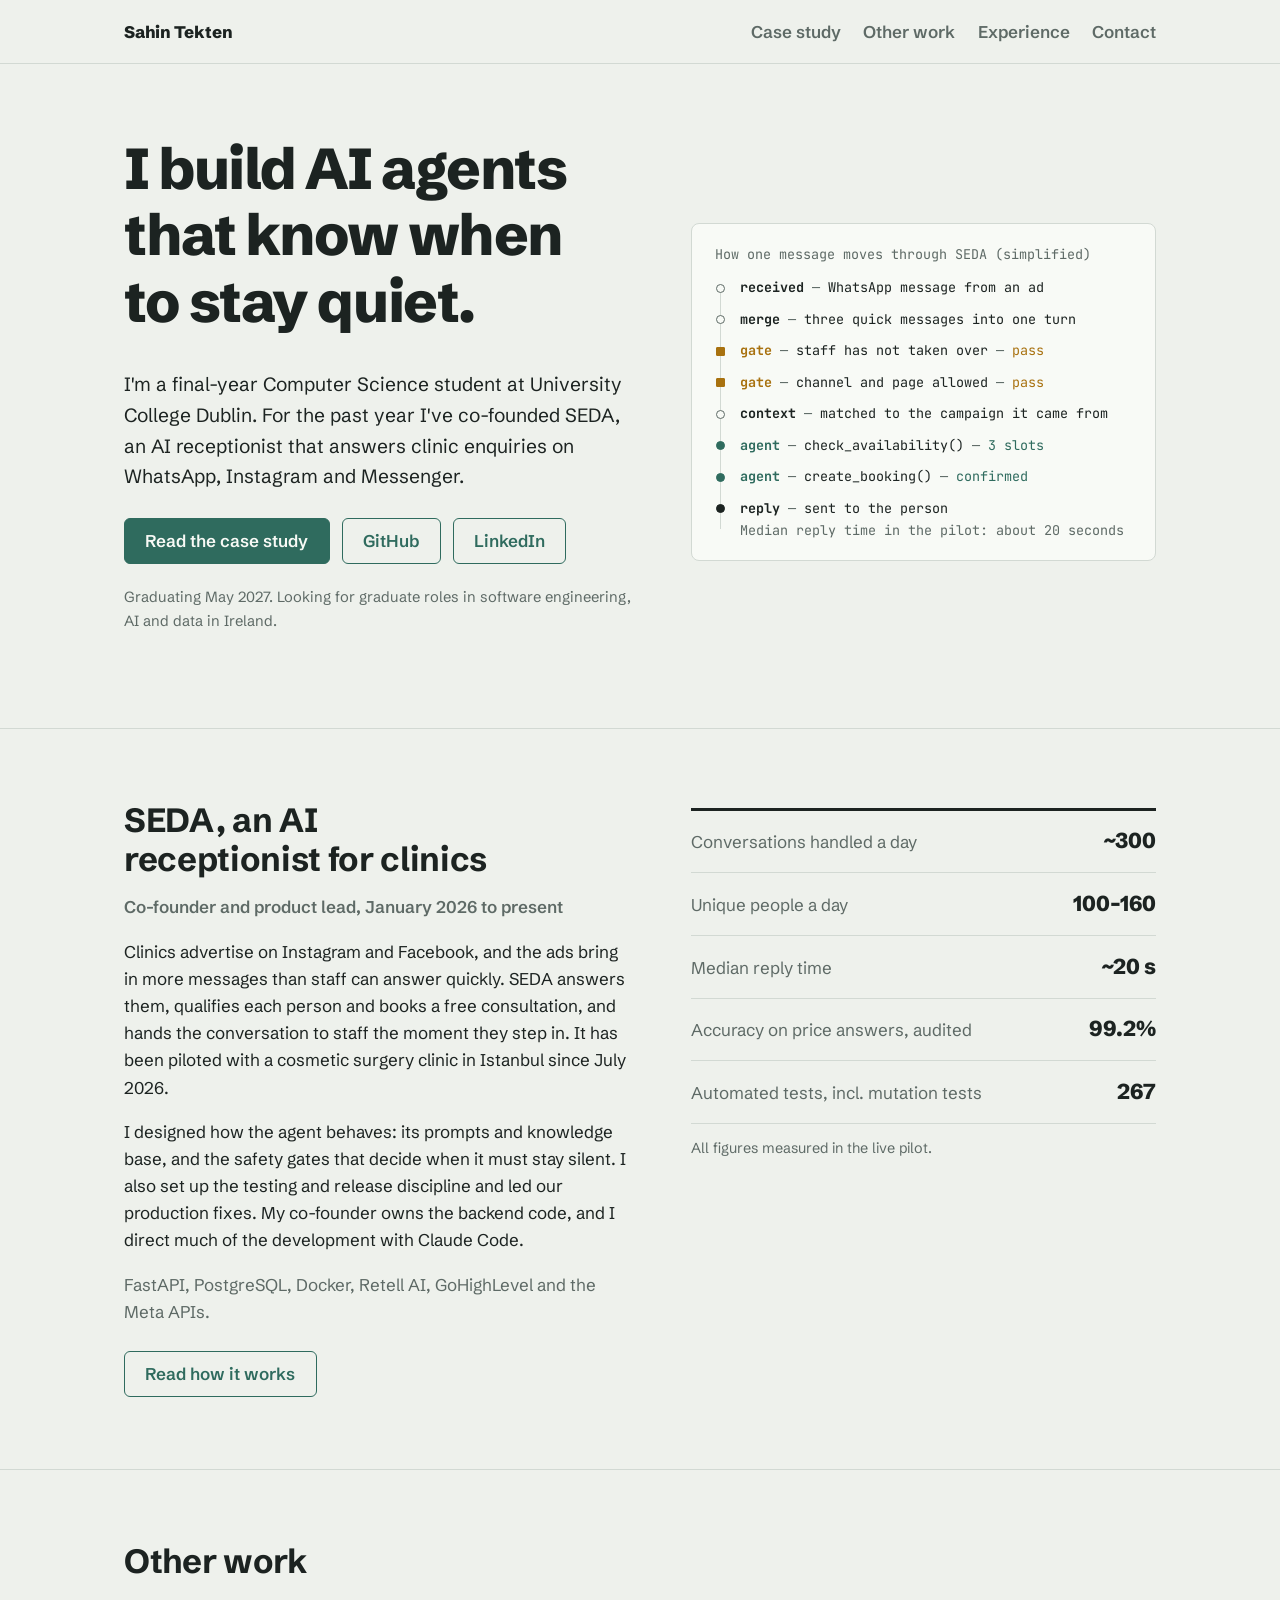
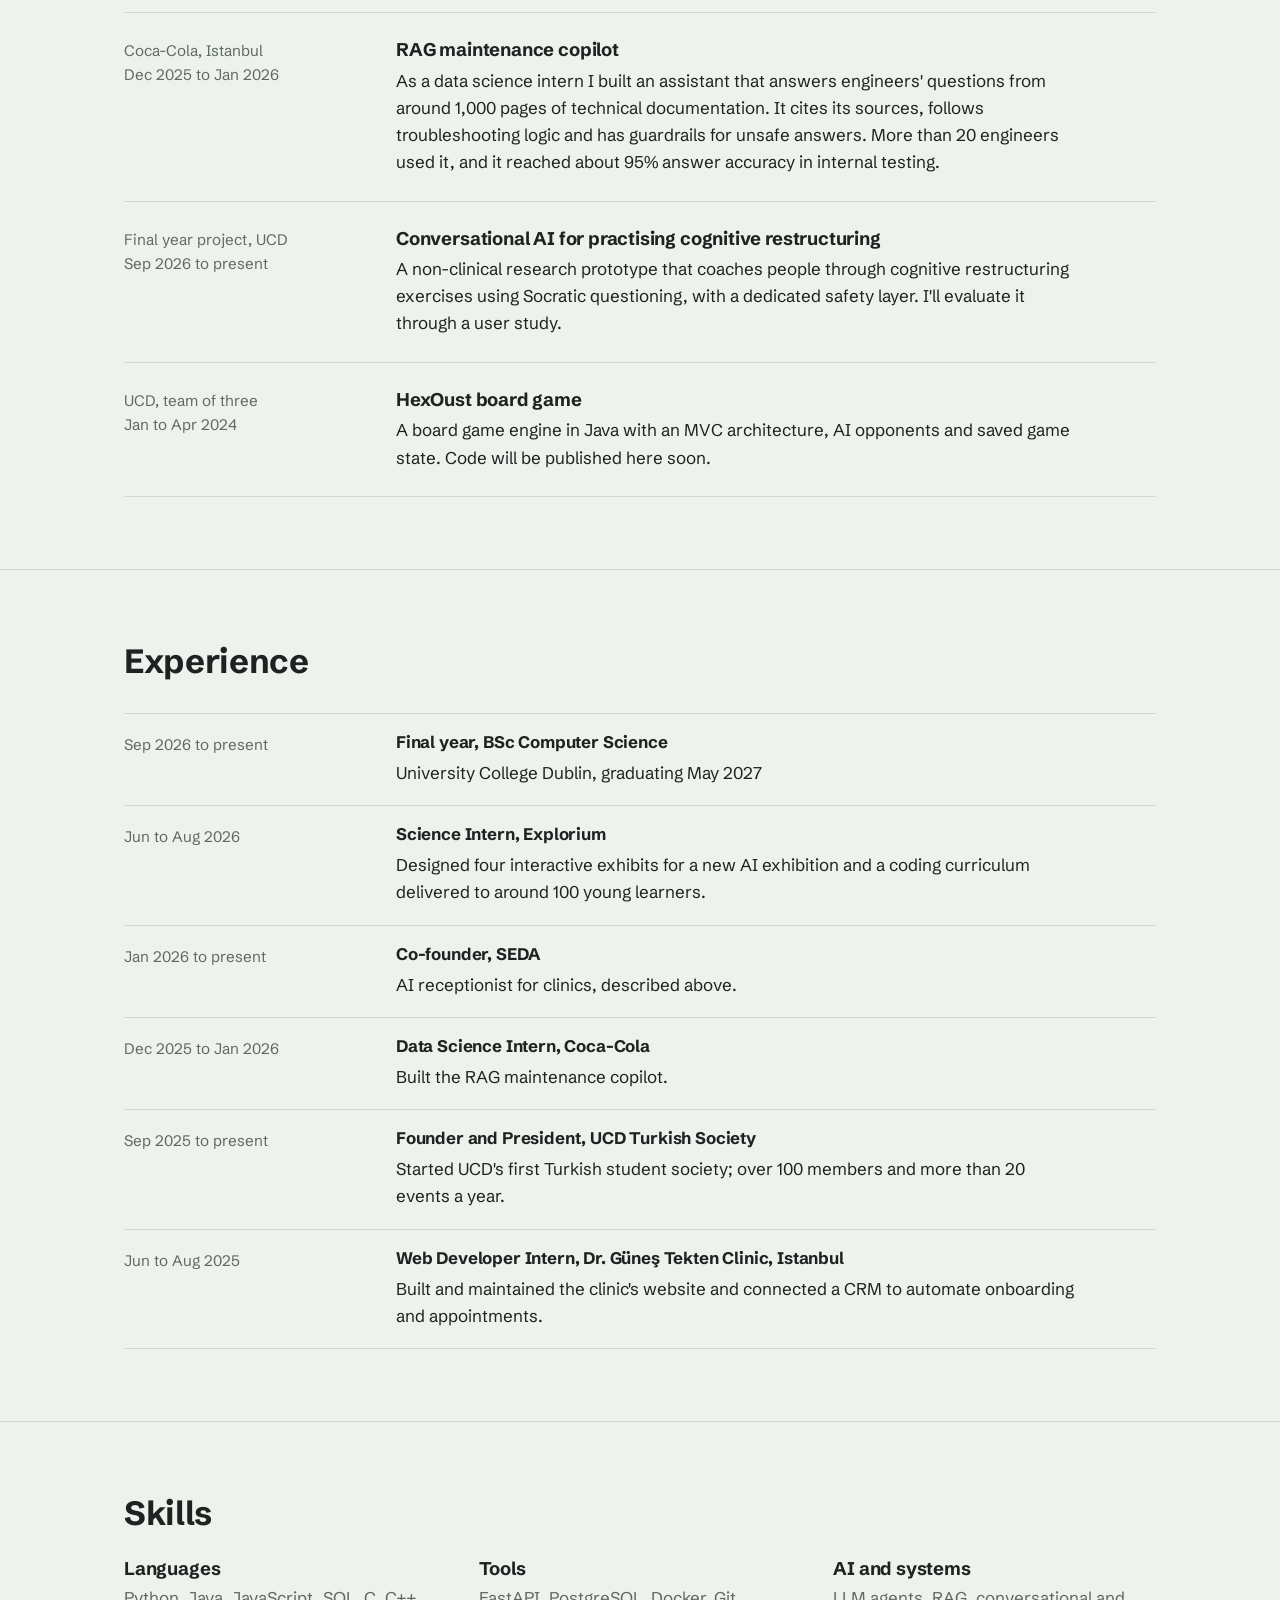
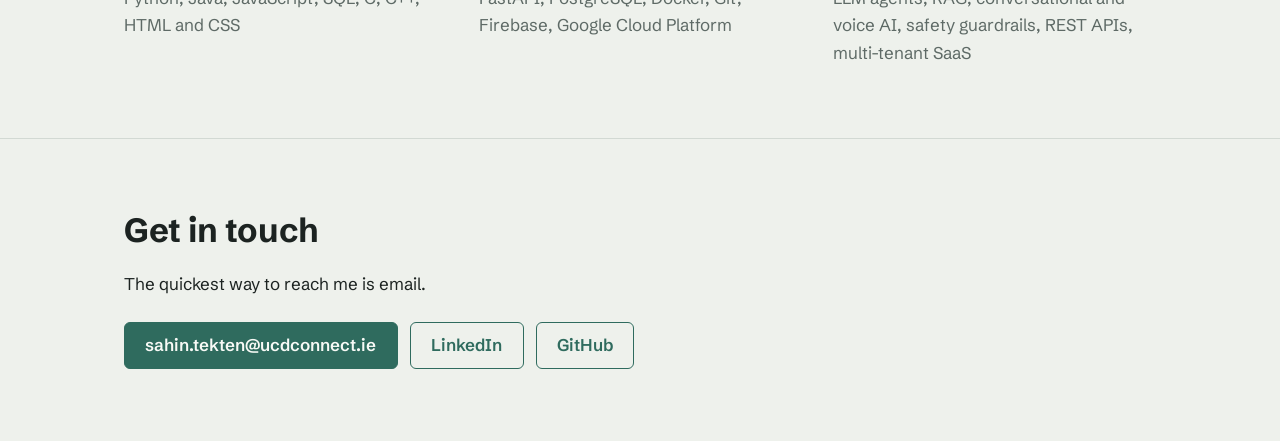
==== index.html @ e3f32552 "Redesign portfolio and add AI receptionist case study" ====
<!doctype html>
<html lang="en">
<head>
<meta charset="utf-8">
<meta name="viewport" content="width=device-width, initial-scale=1">
<title>Sahin Tekten: AI agents that behave in production</title>
<meta name="description" content="I'm a final-year Computer Science student at University College Dublin. For the past year I've co-founded SEDA, an AI receptionist that answers clinic enquiries on WhatsApp, Instagram and Messenger.">
<meta name="color-scheme" content="light dark">
<link rel="preconnect" href="https://fonts.googleapis.com">
<link rel="preconnect" href="https://fonts.gstatic.com" crossorigin>
<link rel="stylesheet" href="https://fonts.googleapis.com/css2?family=JetBrains+Mono:wght@400;700&family=Schibsted+Grotesk:wght@400;600;700;800&display=swap">
<link rel="stylesheet" href="styles.css">
</head>
<body id="top">
<a class="skip-link" href="#main">Skip to content</a>

<header class="site-header">
  <div class="wrap">
    <a class="home" href="#top">Sahin Tekten</a>
    <nav aria-label="Main">
      <ul>
        <li><a href="ai-receptionist.html">Case study</a></li>
        <li><a href="#other-work">Other work</a></li>
        <li><a href="#experience">Experience</a></li>
        <li><a href="#contact">Contact</a></li>
      </ul>
    </nav>
  </div>
</header>

<main id="main" tabindex="-1">

  <section class="hero" aria-labelledby="hero-title">
    <div class="wrap split">
      <div>
        <h1 id="hero-title">I build AI agents that know when to stay quiet.</h1>
        <p class="lead">I'm a final-year Computer Science student at University College Dublin. For the past year I've co-founded SEDA, an AI receptionist that answers clinic enquiries on WhatsApp, Instagram and Messenger.</p>
        <div class="actions">
          <a class="btn btn-primary" href="ai-receptionist.html">Read the case study</a>
          <a class="btn" href="https://github.com/sahintekten">GitHub</a>
          <a class="btn" href="https://www.linkedin.com/in/sahintekten">LinkedIn</a>
        </div>
        <p class="note">Graduating May 2027. Looking for graduate roles in software engineering, AI and data in Ireland.</p>
      </div>

      <div class="trace" role="group" aria-labelledby="trace-title">
        <h2 id="trace-title">How one message moves through SEDA (simplified)</h2>
        <ol>
          <li><span class="step">received</span> <span class="sep">—</span> WhatsApp message from an ad</li>
          <li><span class="step">merge</span> <span class="sep">—</span> three quick messages into one turn</li>
          <li class="gate"><span class="step">gate</span> <span class="sep">—</span> staff has not taken over <span class="sep">—</span> <span class="result">pass</span></li>
          <li class="gate"><span class="step">gate</span> <span class="sep">—</span> channel and page allowed <span class="sep">—</span> <span class="result">pass</span></li>
          <li><span class="step">context</span> <span class="sep">—</span> matched to the campaign it came from</li>
          <li class="agent"><span class="step">agent</span> <span class="sep">—</span> check_availability() <span class="sep">—</span> <span class="result">3 slots</span></li>
          <li class="agent"><span class="step">agent</span> <span class="sep">—</span> create_booking() <span class="sep">—</span> <span class="result">confirmed</span></li>
          <li class="reply"><span class="step">reply</span> <span class="sep">—</span> sent to the person<span class="foot">Median reply time in the pilot: about 20 seconds</span></li>
        </ol>
      </div>
    </div>
  </section>

  <section class="section" id="seda" aria-labelledby="seda-title">
    <div class="wrap split">
      <div>
        <h2 id="seda-title">SEDA, an AI receptionist for clinics</h2>
        <p class="sub">Co-founder and product lead, January 2026 to present</p>
        <p>Clinics advertise on Instagram and Facebook, and the ads bring in more messages than staff can answer quickly. SEDA answers them, qualifies each person and books a free consultation, and hands the conversation to staff the moment they step in. It has been piloted with a cosmetic surgery clinic in Istanbul since July 2026.</p>
        <p>I designed how the agent behaves: its prompts and knowledge base, and the safety gates that decide when it must stay silent. I also set up the testing and release discipline and led our production fixes. My co-founder owns the backend code, and I direct much of the development with Claude Code.</p>
        <p class="muted">FastAPI, PostgreSQL, Docker, Retell AI, GoHighLevel and the Meta APIs.</p>
        <div class="actions">
          <a class="btn" href="ai-receptionist.html">Read how it works</a>
        </div>
      </div>
      <div>
        <dl class="figures">
          <div><dt>Conversations handled a day</dt><dd>~300</dd></div>
          <div><dt>Unique people a day</dt><dd>100–160</dd></div>
          <div><dt>Median reply time</dt><dd>~20 s</dd></div>
          <div><dt>Accuracy on price answers, audited</dt><dd>99.2%</dd></div>
          <div><dt>Automated tests, incl. mutation tests</dt><dd>267</dd></div>
        </dl>
        <p class="small muted">All figures measured in the live pilot.</p>
      </div>
    </div>
  </section>

  <section class="section" id="other-work" aria-labelledby="other-title">
    <div class="wrap">
      <h2 id="other-title">Other work</h2>
      <ul class="rows">
        <li>
          <div class="meta"><span>Coca-Cola, Istanbul</span><span>Dec 2025 to Jan 2026</span></div>
          <div>
            <h3>RAG maintenance copilot</h3>
            <p>As a data science intern I built an assistant that answers engineers' questions from around 1,000 pages of technical documentation. It cites its sources, follows troubleshooting logic and has guardrails for unsafe answers. More than 20 engineers used it, and it reached about 95% answer accuracy in internal testing.</p>
          </div>
        </li>
        <li>
          <div class="meta"><span>Final year project, UCD</span><span>Sep 2026 to present</span></div>
          <div>
            <h3>Conversational AI for practising cognitive restructuring</h3>
            <p>A non-clinical research prototype that coaches people through cognitive restructuring exercises using Socratic questioning, with a dedicated safety layer. I'll evaluate it through a user study.</p>
          </div>
        </li>
        <li>
          <div class="meta"><span>UCD, team of three</span><span>Jan to Apr 2024</span></div>
          <div>
            <h3>HexOust board game</h3>
            <p>A board game engine in Java with an MVC architecture, AI opponents and saved game state. Code will be published here soon.</p>
          </div>
        </li>
      </ul>
    </div>
  </section>

  <section class="section" id="experience" aria-labelledby="experience-title">
    <div class="wrap">
      <h2 id="experience-title">Experience</h2>
      <ol class="rows timeline">
        <li>
          <div class="meta">Sep 2026 to present</div>
          <div>
            <h3>Final year, BSc Computer Science</h3>
            <p>University College Dublin, graduating May 2027</p>
          </div>
        </li>
        <li>
          <div class="meta">Jun to Aug 2026</div>
          <div>
            <h3>Science Intern, Explorium</h3>
            <p>Designed four interactive exhibits for a new AI exhibition and a coding curriculum delivered to around 100 young learners.</p>
          </div>
        </li>
        <li>
          <div class="meta">Jan 2026 to present</div>
          <div>
            <h3>Co-founder, SEDA</h3>
            <p>AI receptionist for clinics, described above.</p>
          </div>
        </li>
        <li>
          <div class="meta">Dec 2025 to Jan 2026</div>
          <div>
            <h3>Data Science Intern, Coca-Cola</h3>
            <p>Built the RAG maintenance copilot.</p>
          </div>
        </li>
        <li>
          <div class="meta">Sep 2025 to present</div>
          <div>
            <h3>Founder and President, UCD Turkish Society</h3>
            <p>Started UCD's first Turkish student society; over 100 members and more than 20 events a year.</p>
          </div>
        </li>
        <li>
          <div class="meta">Jun to Aug 2025</div>
          <div>
            <h3>Web Developer Intern, Dr. Güneş Tekten Clinic, Istanbul</h3>
            <p>Built and maintained the clinic's website and connected a CRM to automate onboarding and appointments.</p>
          </div>
        </li>
      </ol>
    </div>
  </section>

  <section class="section" id="skills" aria-labelledby="skills-title">
    <div class="wrap">
      <h2 id="skills-title">Skills</h2>
      <div class="skills">
        <div>
          <h3>Languages</h3>
          <p>Python, Java, JavaScript, SQL, C, C++, HTML and CSS</p>
        </div>
        <div>
          <h3>Tools</h3>
          <p>FastAPI, PostgreSQL, Docker, Git, Firebase, Google Cloud Platform</p>
        </div>
        <div>
          <h3>AI and systems</h3>
          <p>LLM agents, RAG, conversational and voice AI, safety guardrails, REST APIs, multi-tenant SaaS</p>
        </div>
      </div>
    </div>
  </section>

  <section class="section" id="contact" aria-labelledby="contact-title">
    <div class="wrap">
      <h2 id="contact-title">Get in touch</h2>
      <p>The quickest way to reach me is email.</p>
      <div class="actions">
        <a class="btn btn-primary" href="mailto:sahin.tekten@ucdconnect.ie">sahin.tekten@ucdconnect.ie</a>
        <a class="btn" href="https://www.linkedin.com/in/sahintekten">LinkedIn</a>
        <a class="btn" href="https://github.com/sahintekten">GitHub</a>
      </div>
    </div>
  </section>

</main>
</body>
</html>
---- styles.css ----
:root {
  --bg: #EEF1EC;
  --surface: #F8FAF6;
  --text: #1C2321;
  --muted: #5E6A66;
  --line: #D2D9D3;
  --accent: #2F6B5E;
  --accent-soft: #DCE9E4;
  --gate: #A8710F;
  --gate-soft: #F4E7CC;
  --on-accent: #F8FAF6;
  --sans: "Schibsted Grotesk", system-ui, -apple-system, "Segoe UI", Roboto, sans-serif;
  --mono: "JetBrains Mono", ui-monospace, monospace;
  --measure: 68ch;
  color-scheme: light dark;
}

@media (prefers-color-scheme: dark) {
  :root {
    --bg: #141918;
    --surface: #1B2220;
    --text: #E6ECE8;
    --muted: #9AA7A2;
    --line: #2C3633;
    --accent: #76BDAA;
    --accent-soft: #1E332D;
    --gate: #E2AC4C;
    --gate-soft: #3A2F18;
    --on-accent: #141918;
  }
}

*, *::before, *::after { box-sizing: border-box; }

html { scroll-behavior: smooth; }
@media (prefers-reduced-motion: reduce) {
  html { scroll-behavior: auto; }
}

body {
  margin: 0;
  background: var(--bg);
  color: var(--text);
  font: 400 17px/1.6 var(--sans);
  -webkit-text-size-adjust: 100%;
  overflow-wrap: break-word;
}

h1, h2, h3 {
  line-height: 1.15;
  margin: 0 0 0.6em;
  letter-spacing: -0.01em;
  text-wrap: balance;
}
h1 { font-size: clamp(2.2rem, 5.2vw, 3.6rem); font-weight: 800; letter-spacing: -0.025em; }
h2 { font-size: clamp(1.6rem, 3vw, 2.1rem); font-weight: 700; }
h3 { font-size: 1.15rem; font-weight: 700; }

p { margin: 0 0 1em; max-width: var(--measure); }

a { color: var(--accent); text-underline-offset: 0.18em; text-decoration-thickness: 1px; }
a:hover { text-decoration-thickness: 2px; }

:focus-visible {
  outline: 3px solid var(--accent);
  outline-offset: 3px;
  border-radius: 2px;
}

.visually-hidden {
  position: absolute;
  width: 1px;
  height: 1px;
  overflow: hidden;
  clip: rect(0 0 0 0);
  white-space: nowrap;
}

.skip-link {
  position: absolute;
  left: 16px;
  top: -100px;
  z-index: 10;
  background: var(--text);
  color: var(--bg);
  padding: 0.6em 1em;
  font-weight: 600;
  text-decoration: none;
}
.skip-link:focus { top: 12px; }

.wrap {
  max-width: 1080px;
  margin: 0 auto;
  padding: 0 24px;
}

/* Header */
.site-header { border-bottom: 1px solid var(--line); }
.site-header .wrap {
  display: flex;
  flex-wrap: wrap;
  align-items: baseline;
  justify-content: space-between;
  gap: 0.5rem 1.5rem;
  padding-top: 1.1rem;
  padding-bottom: 1.1rem;
}
.site-header .home { font-weight: 800; color: var(--text); text-decoration: none; font-size: 1.05rem; }
.site-header nav ul {
  list-style: none;
  margin: 0;
  padding: 0;
  display: flex;
  flex-wrap: wrap;
  gap: 0.25rem 1.4rem;
}
.site-header nav a { color: var(--muted); text-decoration: none; font-weight: 600; }
.site-header nav a:hover { color: var(--text); text-decoration: underline; }

main { display: block; }

.section { padding: 4.5rem 0; border-top: 1px solid var(--line); }
.section:first-child { border-top: 0; }

.sub { color: var(--muted); font-weight: 600; margin-top: -0.3em; }
.muted { color: var(--muted); }
.small { font-size: 0.9rem; }

/* Buttons */
.actions { display: flex; flex-wrap: wrap; gap: 0.75rem; margin: 1.6rem 0 0; }
.btn {
  display: inline-block;
  padding: 0.7em 1.2em;
  border: 1.5px solid var(--accent);
  border-radius: 6px;
  color: var(--accent);
  background: transparent;
  font-weight: 600;
  text-decoration: none;
  line-height: 1.2;
}
.btn:hover { background: var(--accent-soft); }
.btn-primary { background: var(--accent); color: var(--on-accent); }
.btn-primary:hover { background: var(--accent); color: var(--on-accent); filter: brightness(1.08); }

/* Two-column layouts */
.split {
  display: grid;
  grid-template-columns: minmax(0, 1.1fr) minmax(0, 1fr);
  gap: 3.5rem;
  align-items: start;
}

/* Hero */
.hero { padding: 4.5rem 0 5rem; }
.hero .split { align-items: center; }
.hero .lead { font-size: 1.2rem; }
.hero .note { margin-top: 1.4rem; font-size: 0.92rem; color: var(--muted); }

/* Trace block */
.trace {
  font-family: var(--mono);
  font-size: 0.84rem;
  line-height: 1.45;
  background: var(--surface);
  border: 1px solid var(--line);
  border-radius: 8px;
  padding: 1.4rem 1.4rem 1.2rem;
  min-width: 0;
}
.trace h2 {
  font-family: var(--mono);
  font-size: 0.84rem;
  font-weight: 400;
  color: var(--muted);
  letter-spacing: 0;
  margin: 0 0 1rem;
}
.trace ol {
  list-style: none;
  margin: 0;
  padding: 0;
  position: relative;
}
.trace ol::before {
  content: "";
  position: absolute;
  left: 5px;
  top: 0.55em;
  bottom: 0.9em;
  width: 1px;
  background: var(--line);
}
.trace li {
  position: relative;
  padding: 0 0 0.75rem 1.6rem;
  animation: trace-in 0.4s ease-out both;
}
.trace li:last-child { padding-bottom: 0; }
.trace li::before {
  content: "";
  position: absolute;
  left: 1px;
  top: 0.42em;
  width: 9px;
  height: 9px;
  border-radius: 50%;
  background: var(--surface);
  border: 1.5px solid var(--muted);
}
.trace .step { font-weight: 700; }
.trace .sep { color: var(--muted); }
.trace .gate .step, .trace .gate .result { color: var(--gate); }
.trace .gate::before {
  border-radius: 1px;
  background: var(--gate);
  border-color: var(--gate);
}
.trace .agent .step, .trace .agent .result { color: var(--accent); }
.trace .agent::before { background: var(--accent); border-color: var(--accent); }
.trace .reply::before { background: var(--text); border-color: var(--text); }
.trace .foot { display: block; color: var(--muted); margin-top: 0.2rem; }

.trace li:nth-child(1) { animation-delay: 0.1s; }
.trace li:nth-child(2) { animation-delay: 0.4s; }
.trace li:nth-child(3) { animation-delay: 0.7s; }
.trace li:nth-child(4) { animation-delay: 1.0s; }
.trace li:nth-child(5) { animation-delay: 1.3s; }
.trace li:nth-child(6) { animation-delay: 1.6s; }
.trace li:nth-child(7) { animation-delay: 1.9s; }
.trace li:nth-child(8) { animation-delay: 2.2s; }

@keyframes trace-in {
  from { opacity: 0; transform: translateY(4px); }
  to { opacity: 1; transform: none; }
}
@media (prefers-reduced-motion: reduce) {
  .trace li { animation: none; }
}

/* Figures list */
.figures { margin: 0.4rem 0 0; border-top: 3px solid var(--text); }
.figures div {
  display: flex;
  justify-content: space-between;
  align-items: baseline;
  gap: 1rem;
  padding: 0.85rem 0;
  border-bottom: 1px solid var(--line);
}
.figures dt { color: var(--muted); }
.figures dd { margin: 0; font-weight: 800; font-size: 1.35rem; white-space: nowrap; }
.figures + .small { margin-top: 0.8rem; }

/* Projects and timeline rows */
.rows { list-style: none; margin: 2rem 0 0; padding: 0; }
.rows > li {
  display: grid;
  grid-template-columns: minmax(0, 15rem) minmax(0, 1fr);
  gap: 2rem;
  padding: 1.6rem 0;
  border-top: 1px solid var(--line);
}
.rows > li:last-child { border-bottom: 1px solid var(--line); }
.rows .meta { color: var(--muted); font-size: 0.95rem; }
.rows .meta span { display: block; }
.rows h3 { margin-bottom: 0.4rem; }
.rows p { margin: 0; }

.timeline > li { padding: 1.2rem 0; }
.timeline h3 { font-size: 1.05rem; }
.timeline .org { color: var(--muted); font-weight: 400; }

/* Skills */
.skills {
  display: grid;
  grid-template-columns: repeat(3, minmax(0, 1fr));
  gap: 2rem;
  margin-top: 1.6rem;
}
.skills h3 { margin-bottom: 0.3rem; }
.skills p { margin: 0; color: var(--muted); }

/* Case study */
.back { display: inline-block; margin: 2rem 0 0; font-weight: 600; }
.case-hero { padding: 2.5rem 0 3.5rem; }
.case-hero h1 { max-width: 18ch; }
.lede { font-size: 1.2rem; }

.summary {
  display: grid;
  grid-template-columns: repeat(4, minmax(0, 1fr));
  gap: 1.5rem;
  margin: 2.5rem 0 0;
  padding-top: 1rem;
  border-top: 3px solid var(--text);
}
.summary dt { color: var(--muted); font-size: 0.92rem; }
.summary dd { margin: 0.15rem 0 0; font-weight: 700; }

.steps { list-style: none; margin: 1.8rem 0 0; padding: 0; max-width: 76ch; }
.steps li {
  display: grid;
  grid-template-columns: 2.2rem minmax(0, 1fr);
  gap: 1rem;
  padding: 0 0 1.1rem;
}
.steps .num {
  width: 2rem;
  height: 2rem;
  border-radius: 50%;
  border: 1.5px solid var(--accent);
  color: var(--accent);
  display: grid;
  place-items: center;
  font-weight: 700;
  font-size: 0.95rem;
}
.steps .gate-step .num {
  border-radius: 3px;
  border-color: var(--gate);
  background: var(--gate-soft);
  color: var(--gate);
}
.steps p { margin: 0.2rem 0 0; }

figure { margin: 3rem 0 0; }
.diagram {
  background: var(--surface);
  border: 1px solid var(--line);
  border-radius: 8px;
  padding: 1rem;
}
.diagram svg { display: block; width: 100%; height: auto; }
.diagram-tall { display: none !important; max-width: 420px; }
@media (max-width: 700px) {
  .diagram-wide { display: none !important; }
  .diagram-tall { display: block !important; }
}
figcaption { margin-top: 0.8rem; color: var(--muted); font-size: 0.92rem; max-width: var(--measure); }

.svg-box { fill: var(--surface); stroke: var(--line); stroke-width: 1.5; }
.svg-box-accent { fill: var(--accent-soft); stroke: var(--accent); stroke-width: 1.5; }
.svg-box-gate { fill: var(--gate-soft); stroke: var(--gate); stroke-width: 1.5; }
.svg-title { fill: var(--text); font: 700 14px var(--sans); }
.svg-text { fill: var(--muted); font: 400 12px var(--sans); }
.svg-gate-title { fill: var(--gate); font: 700 12.5px var(--sans); }
.svg-gate-text { fill: var(--text); font: 400 11.5px var(--sans); }
.svg-arrow { stroke: var(--muted); stroke-width: 1.5; fill: none; }
.svg-reply { stroke: var(--accent); stroke-width: 1.5; stroke-dasharray: 6 5; fill: none; }
.svg-head { fill: var(--muted); }
.svg-head-accent { fill: var(--accent); }
.svg-label { fill: var(--muted); font: 600 11.5px var(--sans); }
.svg-label-accent { fill: var(--accent); font: 600 11.5px var(--sans); }

.callout {
  border-left: 4px solid var(--gate);
  background: var(--gate-soft);
  padding: 1.1rem 1.3rem;
  margin: 1.8rem 0 0;
  max-width: calc(var(--measure) + 2.6rem);
  border-radius: 0 6px 6px 0;
}
.callout p { margin: 0; }

.three {
  display: grid;
  grid-template-columns: repeat(3, minmax(0, 1fr));
  gap: 2.5rem;
  margin-top: 1.8rem;
}
.three > div { border-top: 1px solid var(--line); padding-top: 1rem; }
.three p { margin: 0; }

.results {
  width: 100%;
  max-width: 760px;
  border-collapse: collapse;
  margin-top: 1.6rem;
  border-top: 3px solid var(--text);
}
.results th, .results td {
  padding: 0.8rem 0;
  border-bottom: 1px solid var(--line);
  text-align: left;
  vertical-align: baseline;
}
.results th { font-weight: 400; color: var(--muted); padding-right: 1.5rem; }
.results td { text-align: right; font-weight: 800; font-size: 1.15rem; white-space: nowrap; }

.prose > p { max-width: var(--measure); }

.site-footer { border-top: 1px solid var(--line); padding: 2rem 0 3rem; color: var(--muted); font-size: 0.9rem; }
.site-footer p { margin: 0; }

@media (max-width: 860px) {
  .split, .skills, .three, .summary { grid-template-columns: minmax(0, 1fr); }
  .split { gap: 2.5rem; }
  .summary { gap: 0.9rem; }
  .rows > li { grid-template-columns: minmax(0, 1fr); gap: 0.4rem; }
  .section { padding: 3.2rem 0; }
  .hero { padding: 3rem 0 3.5rem; }
}

@media (max-width: 480px) {
  .wrap { padding: 0 16px; }
  body { font-size: 16px; }
  .trace { font-size: 0.78rem; padding: 1.1rem 1rem 1rem; }
  .figures dd { font-size: 1.15rem; }
  .results td { font-size: 1rem; }
}
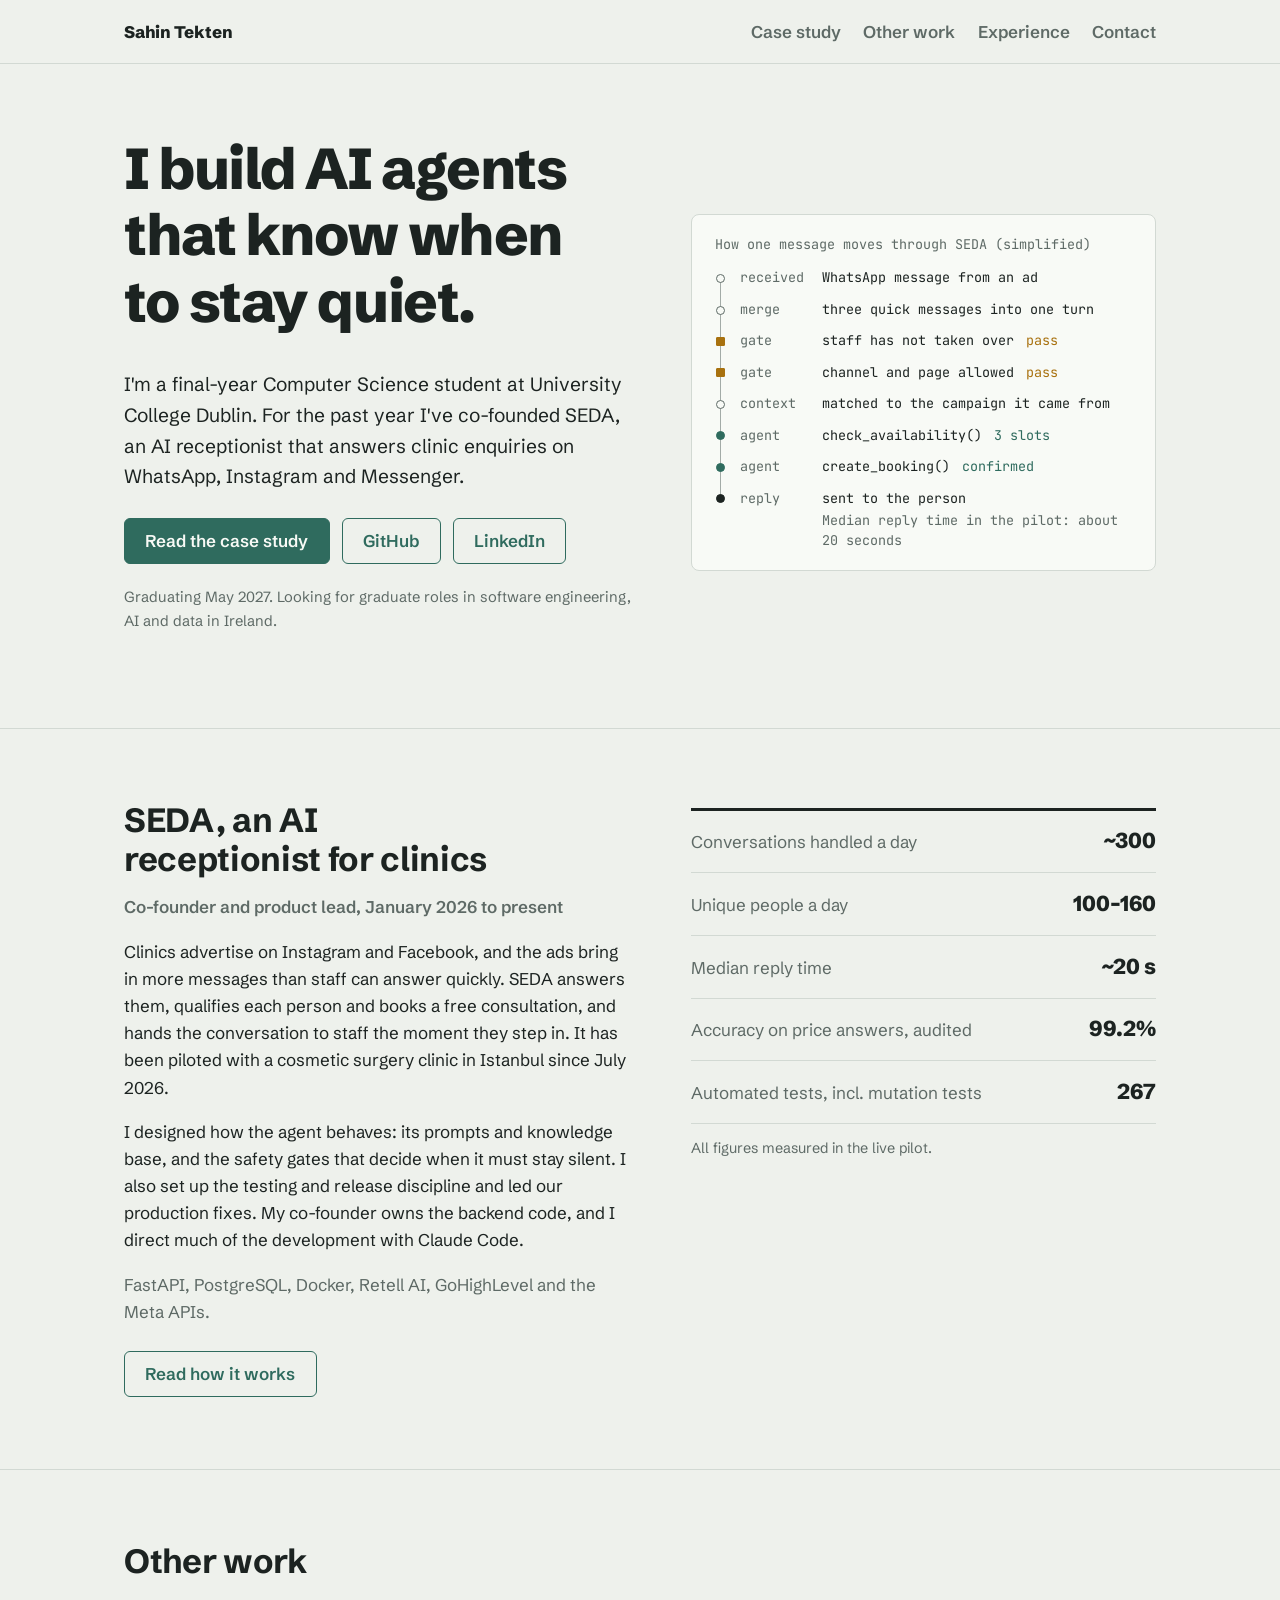
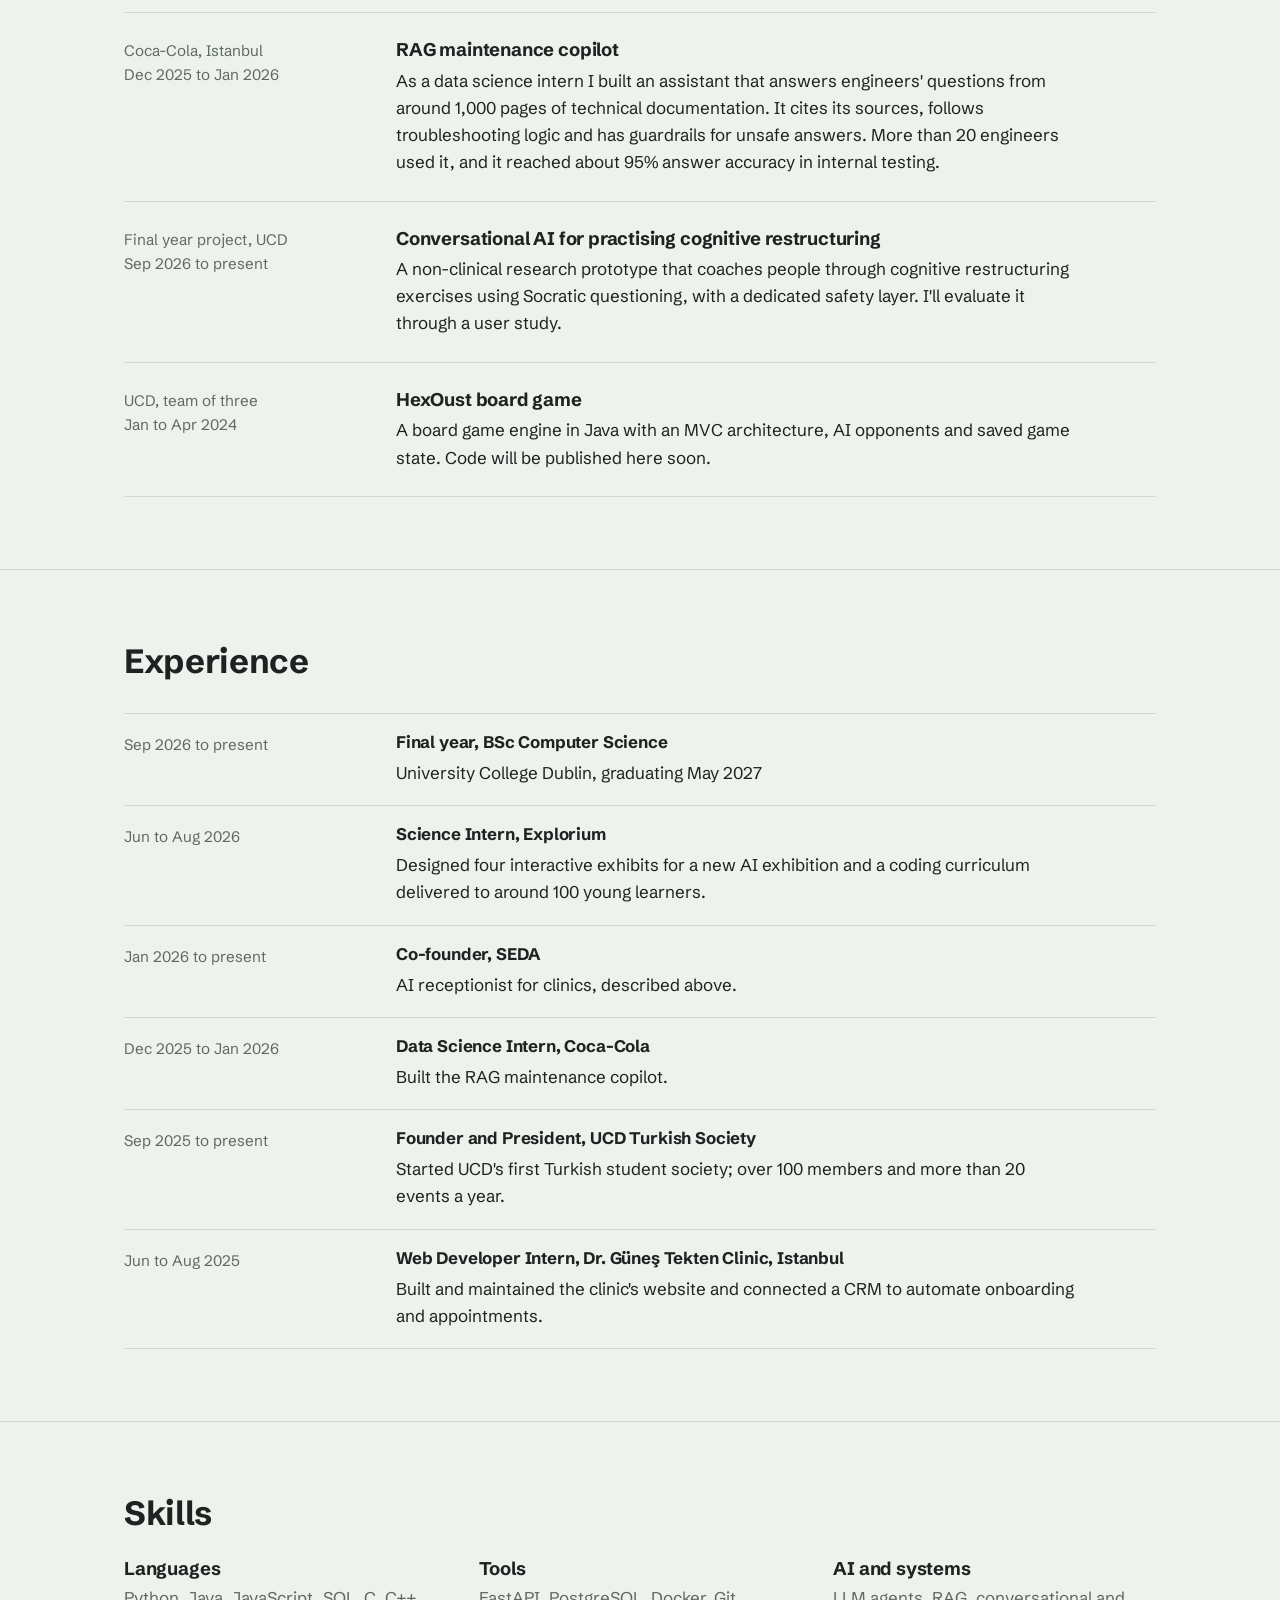
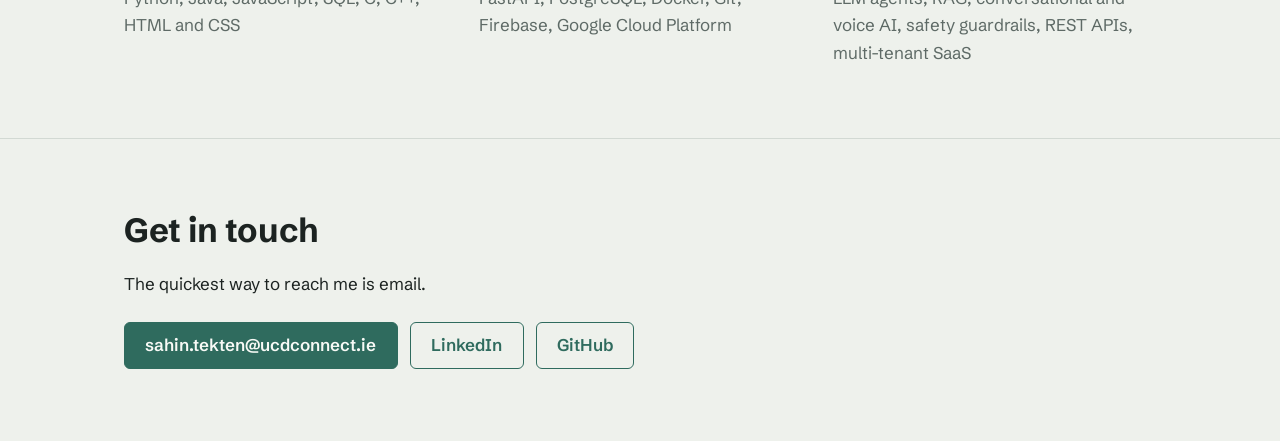
==== commit b5abd428: "Polish diagram readability, trace block and navigation" ====
--- a/index.html
+++ b/index.html
@@ -46,14 +46,14 @@
       <div class="trace" role="group" aria-labelledby="trace-title">
         <h2 id="trace-title">How one message moves through SEDA (simplified)</h2>
         <ol>
-          <li><span class="step">received</span> <span class="sep">—</span> WhatsApp message from an ad</li>
-          <li><span class="step">merge</span> <span class="sep">—</span> three quick messages into one turn</li>
-          <li class="gate"><span class="step">gate</span> <span class="sep">—</span> staff has not taken over <span class="sep">—</span> <span class="result">pass</span></li>
-          <li class="gate"><span class="step">gate</span> <span class="sep">—</span> channel and page allowed <span class="sep">—</span> <span class="result">pass</span></li>
-          <li><span class="step">context</span> <span class="sep">—</span> matched to the campaign it came from</li>
-          <li class="agent"><span class="step">agent</span> <span class="sep">—</span> check_availability() <span class="sep">—</span> <span class="result">3 slots</span></li>
-          <li class="agent"><span class="step">agent</span> <span class="sep">—</span> create_booking() <span class="sep">—</span> <span class="result">confirmed</span></li>
-          <li class="reply"><span class="step">reply</span> <span class="sep">—</span> sent to the person<span class="foot">Median reply time in the pilot: about 20 seconds</span></li>
+          <li><span class="step">received</span><span class="desc">WhatsApp message from an ad</span></li>
+          <li><span class="step">merge</span><span class="desc">three quick messages into one turn</span></li>
+          <li class="gate"><span class="step">gate</span><span class="desc">staff has not taken over <span class="result">pass</span></span></li>
+          <li class="gate"><span class="step">gate</span><span class="desc">channel and page allowed <span class="result">pass</span></span></li>
+          <li><span class="step">context</span><span class="desc">matched to the campaign it came from</span></li>
+          <li class="agent"><span class="step">agent</span><span class="desc">check_availability() <span class="result">3 slots</span></span></li>
+          <li class="agent"><span class="step">agent</span><span class="desc">create_booking() <span class="result">confirmed</span></span></li>
+          <li class="reply"><span class="step">reply</span><span class="desc">sent to the person<span class="foot">Median reply time in the pilot: about 20 seconds</span></span></li>
         </ol>
       </div>
     </div>
--- a/styles.css
+++ b/styles.css
@@ -181,26 +181,31 @@
   list-style: none;
   margin: 0;
   padding: 0;
+}
+.trace li {
   position: relative;
-}
-.trace ol::before {
+  display: grid;
+  grid-template-columns: 9ch minmax(0, 1fr);
+  column-gap: 0.6rem;
+  padding: 0 0 0.75rem 1.6rem;
+  animation: trace-in 0.4s ease-out both;
+}
+.trace li:last-child { padding-bottom: 0; }
+/* Line segment from this dot down to the next one */
+.trace li:not(:last-child)::after {
   content: "";
   position: absolute;
   left: 5px;
-  top: 0.55em;
-  bottom: 0.9em;
-  width: 1px;
-  background: var(--line);
-}
-.trace li {
-  position: relative;
-  padding: 0 0 0.75rem 1.6rem;
-  animation: trace-in 0.4s ease-out both;
-}
-.trace li:last-child { padding-bottom: 0; }
+  top: calc(0.42em + 5px);
+  bottom: calc(-0.42em - 5px);
+  width: 1.5px;
+  background: var(--muted);
+  opacity: 0.55;
+}
 .trace li::before {
   content: "";
   position: absolute;
+  z-index: 1;
   left: 1px;
   top: 0.42em;
   width: 9px;
@@ -209,15 +214,16 @@
   background: var(--surface);
   border: 1.5px solid var(--muted);
 }
-.trace .step { font-weight: 700; }
-.trace .sep { color: var(--muted); }
-.trace .gate .step, .trace .gate .result { color: var(--gate); }
+.trace .step { color: var(--muted); }
+.trace .desc { min-width: 0; }
+.trace .result { margin-left: 0.5ch; }
+.trace .gate .result { color: var(--gate); }
 .trace .gate::before {
   border-radius: 1px;
   background: var(--gate);
   border-color: var(--gate);
 }
-.trace .agent .step, .trace .agent .result { color: var(--accent); }
+.trace .agent .result { color: var(--accent); }
 .trace .agent::before { background: var(--accent); border-color: var(--accent); }
 .trace .reply::before { background: var(--text); border-color: var(--text); }
 .trace .foot { display: block; color: var(--muted); margin-top: 0.2rem; }
@@ -353,6 +359,12 @@
 .svg-head-accent { fill: var(--accent); }
 .svg-label { fill: var(--muted); font: 600 11.5px var(--sans); }
 .svg-label-accent { fill: var(--accent); font: 600 11.5px var(--sans); }
+/* Desktop diagram renders at roughly 1:1 at 1280px, so these are the on-screen sizes */
+.diagram-wide .svg-title { font-size: 16px; }
+.diagram-wide .svg-text { font-size: 14px; }
+.diagram-wide .svg-gate-title { font-size: 14.5px; }
+.diagram-wide .svg-gate-text { font-size: 14px; }
+.diagram-wide .svg-label, .diagram-wide .svg-label-accent { font-size: 13.5px; }
 
 .callout {
   border-left: 4px solid var(--gate);
@@ -407,6 +419,7 @@
   .wrap { padding: 0 16px; }
   body { font-size: 16px; }
   .trace { font-size: 0.78rem; padding: 1.1rem 1rem 1rem; }
+  .trace li { grid-template-columns: 8.5ch minmax(0, 1fr); column-gap: 0.4rem; padding-left: 1.4rem; }
   .figures dd { font-size: 1.15rem; }
   .results td { font-size: 1rem; }
 }
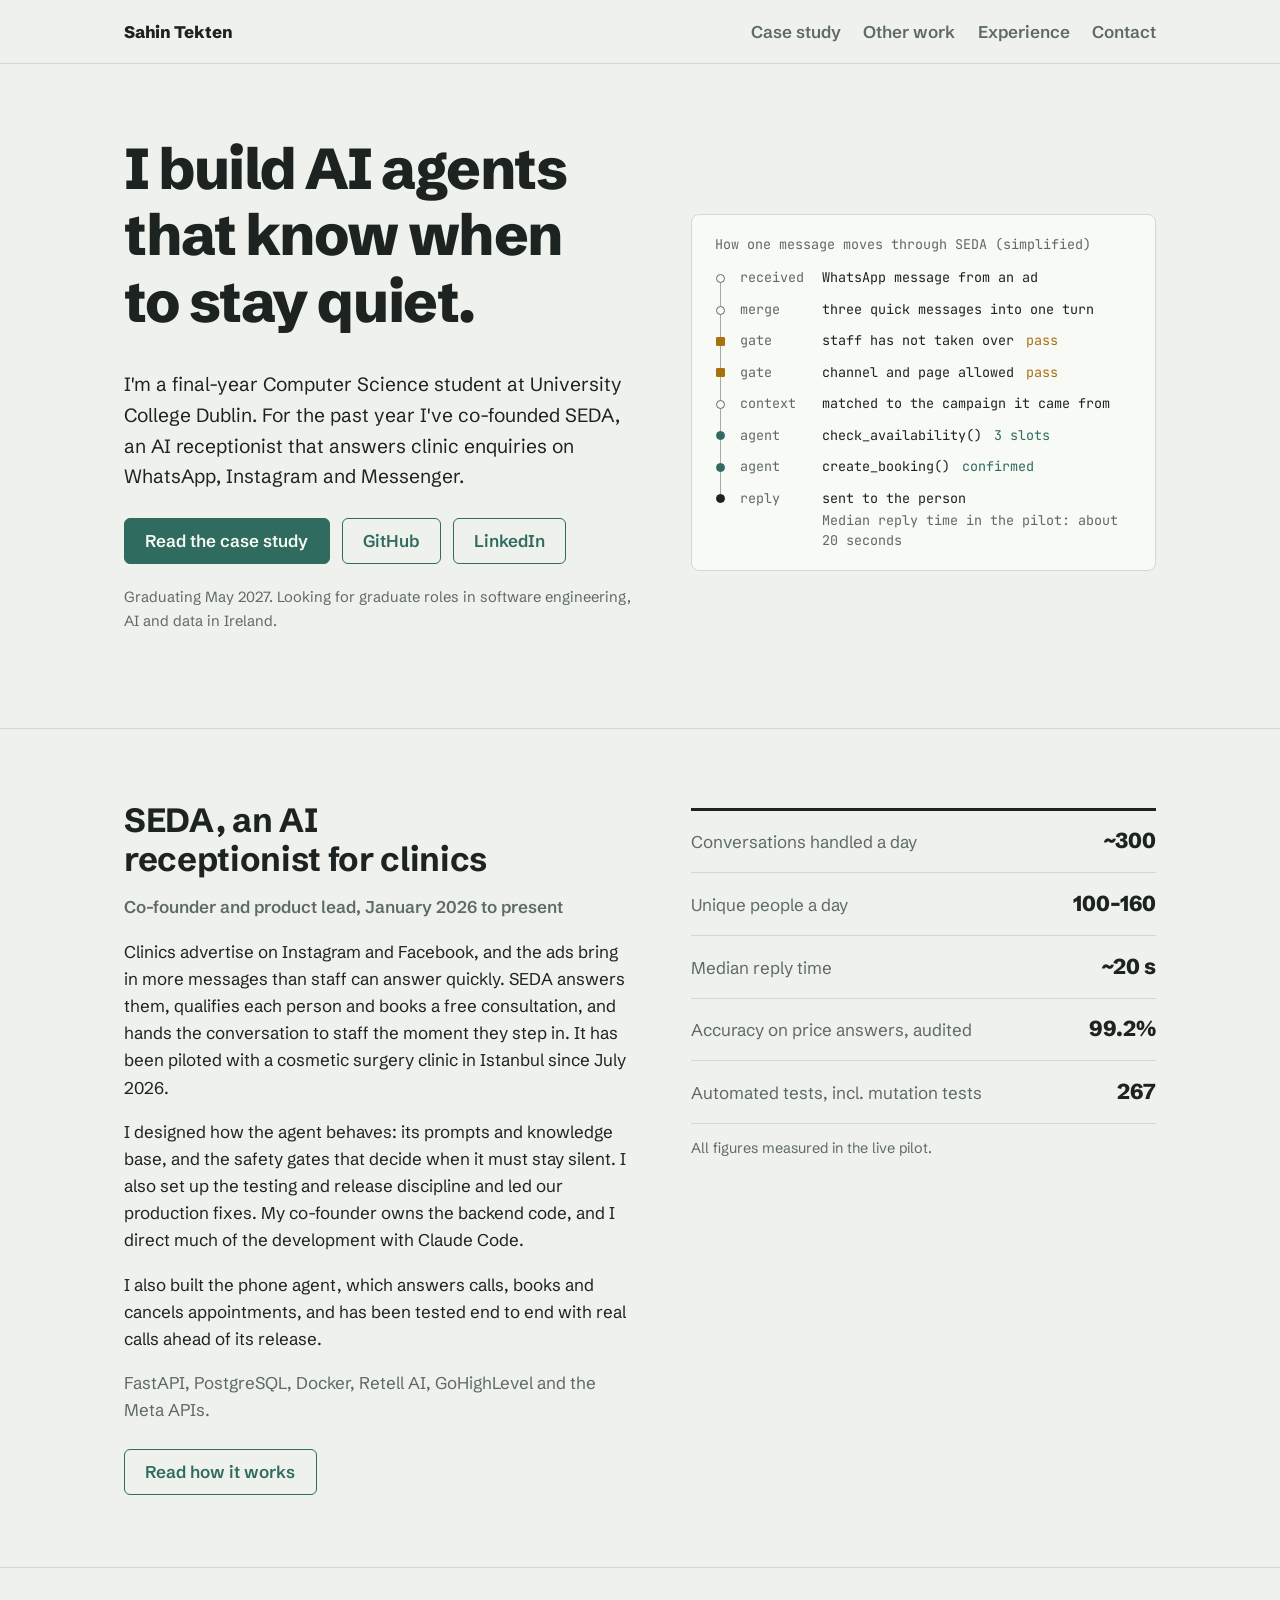
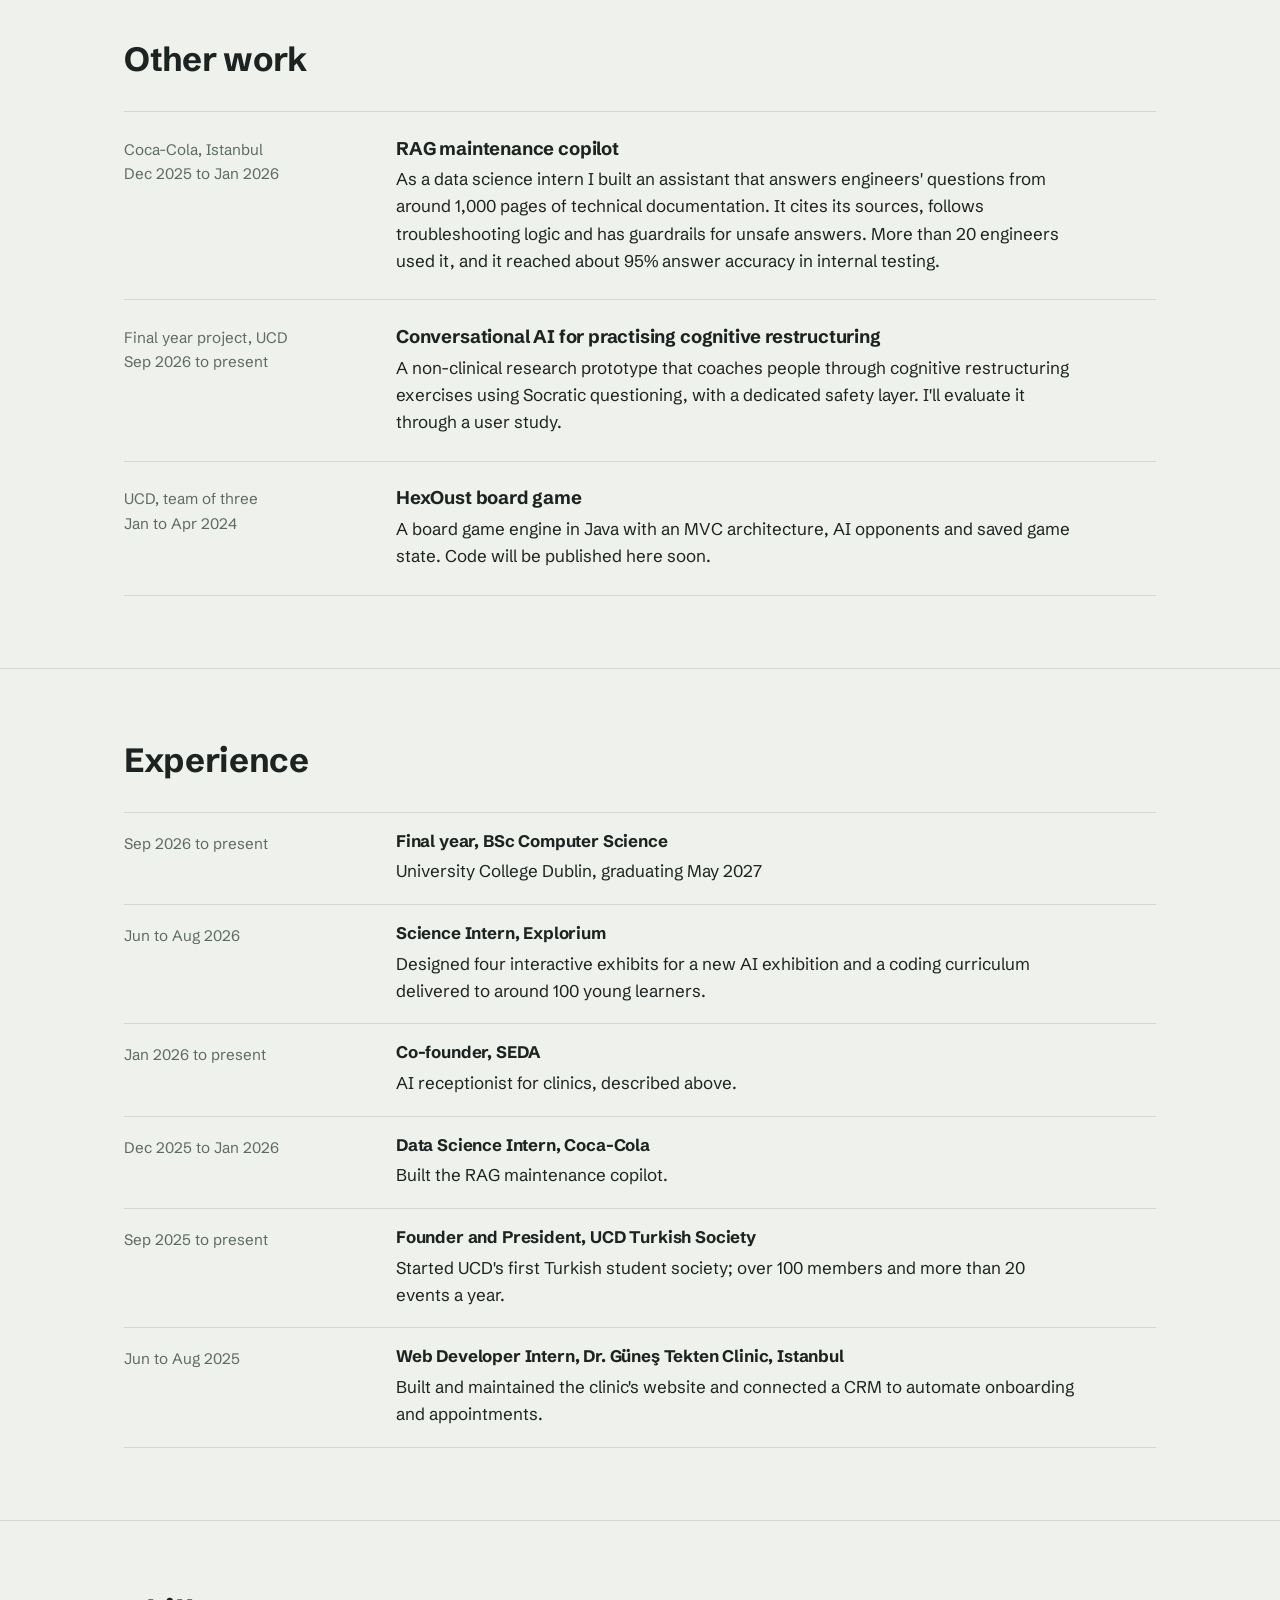
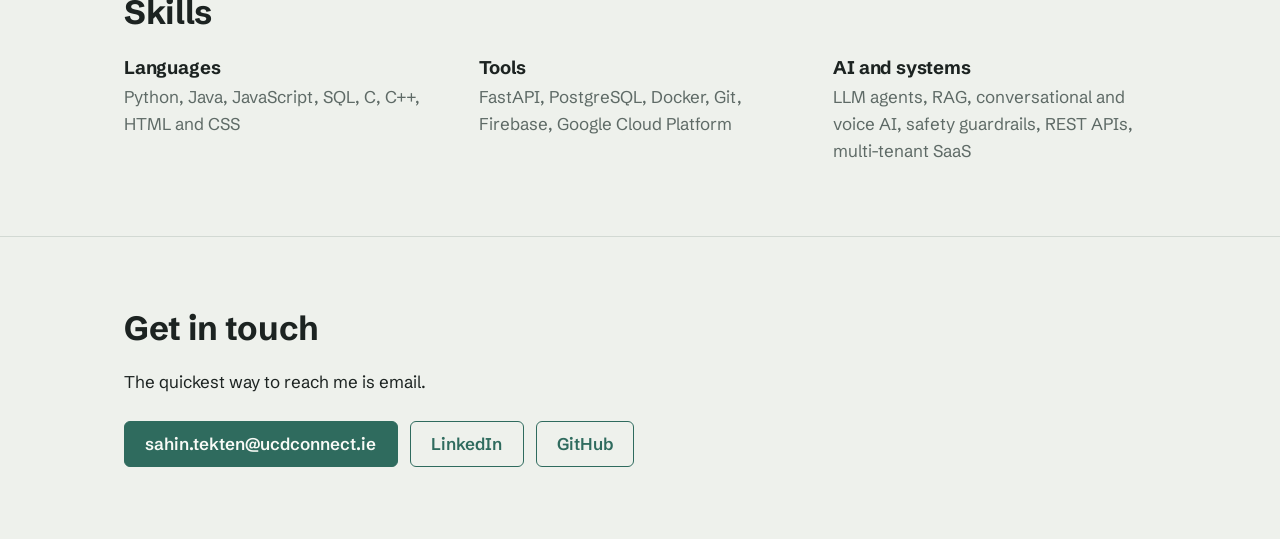
==== commit b412a087: "Add phone agent section to SEDA case study" ====
--- a/index.html
+++ b/index.html
@@ -66,6 +66,7 @@
         <p class="sub">Co-founder and product lead, January 2026 to present</p>
         <p>Clinics advertise on Instagram and Facebook, and the ads bring in more messages than staff can answer quickly. SEDA answers them, qualifies each person and books a free consultation, and hands the conversation to staff the moment they step in. It has been piloted with a cosmetic surgery clinic in Istanbul since July 2026.</p>
         <p>I designed how the agent behaves: its prompts and knowledge base, and the safety gates that decide when it must stay silent. I also set up the testing and release discipline and led our production fixes. My co-founder owns the backend code, and I direct much of the development with Claude Code.</p>
+        <p>I also built the phone agent, which answers calls, books and cancels appointments, and has been tested end to end with real calls ahead of its release.</p>
         <p class="muted">FastAPI, PostgreSQL, Docker, Retell AI, GoHighLevel and the Meta APIs.</p>
         <div class="actions">
           <a class="btn" href="ai-receptionist.html">Read how it works</a>
--- a/styles.css
+++ b/styles.css
@@ -384,6 +384,10 @@
 }
 .three > div { border-top: 1px solid var(--line); padding-top: 1rem; }
 .three p { margin: 0; }
+.three h4 { font-size: 1.05rem; line-height: 1.25; margin: 0 0 0.6em; }
+
+.subhead { font-size: 1.35rem; margin-top: 3rem; }
+.section .steps + figure { margin-top: 2rem; }
 
 .results {
   width: 100%;
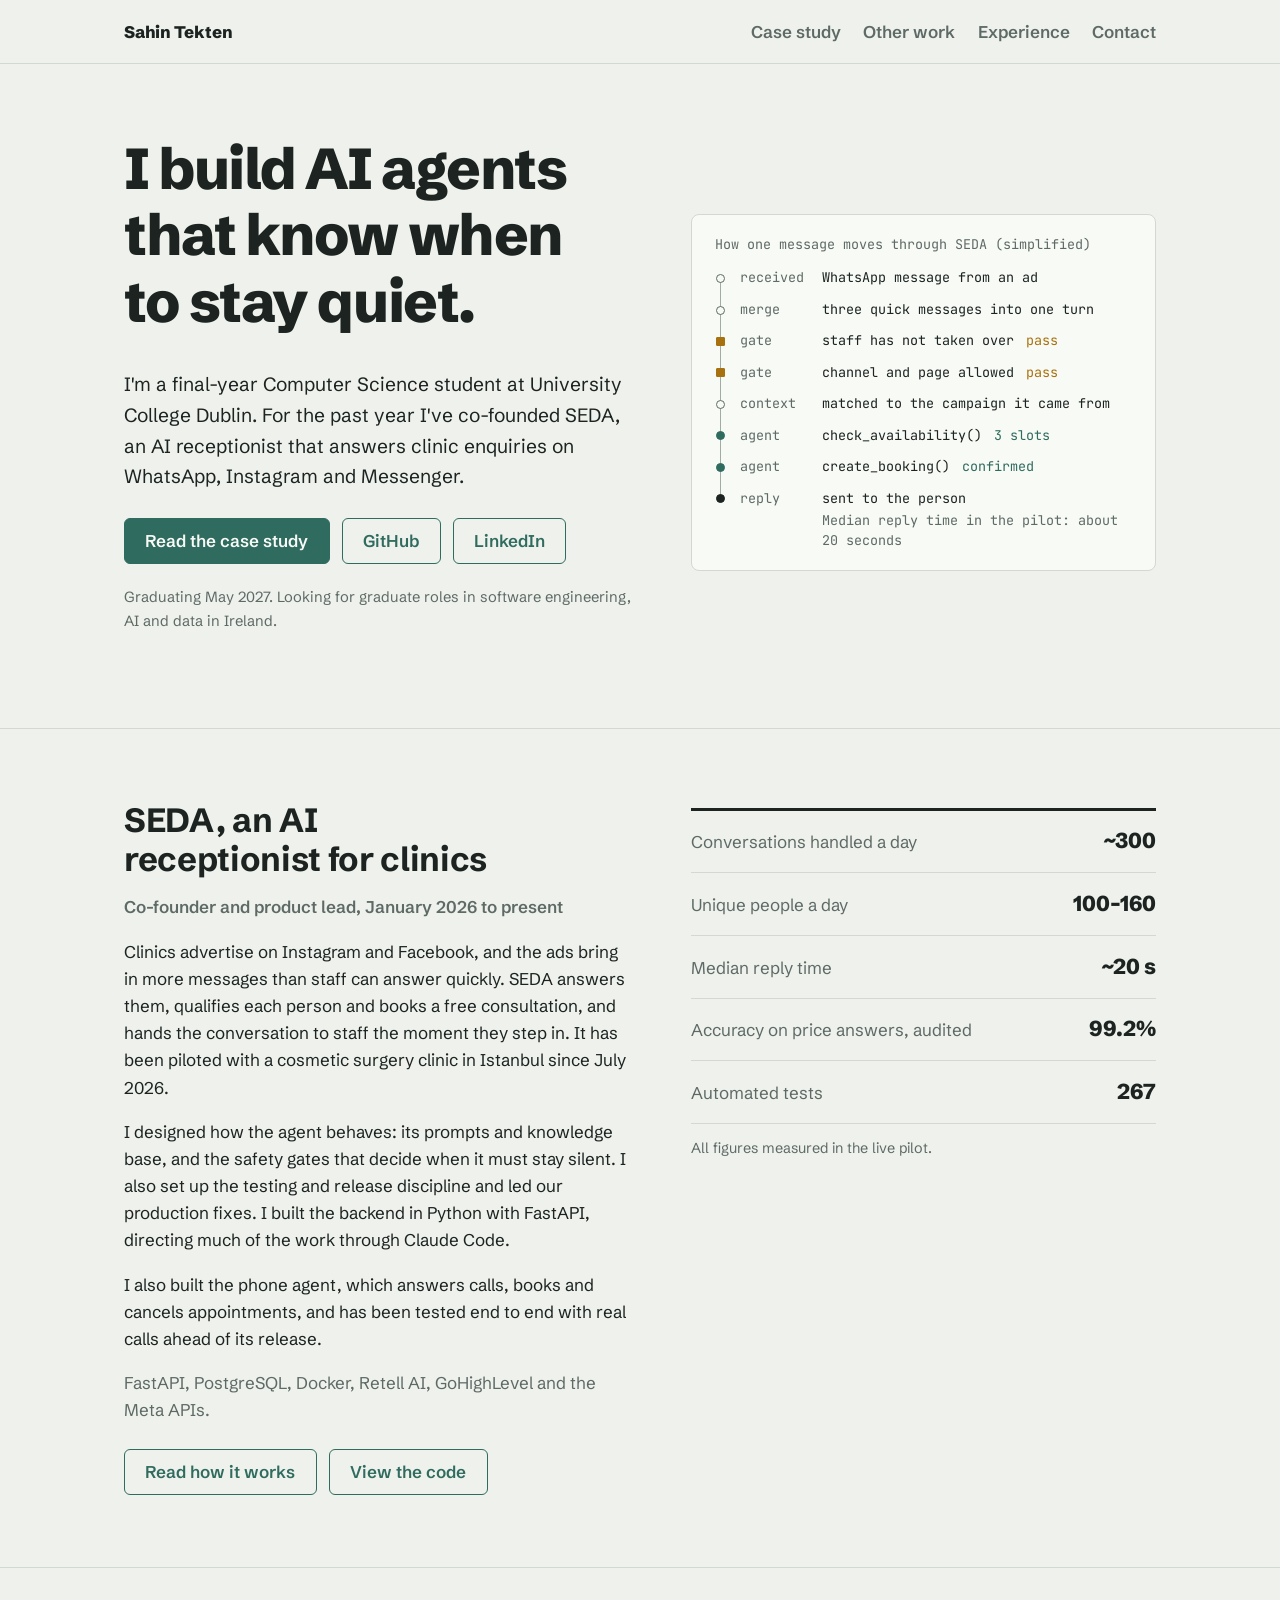
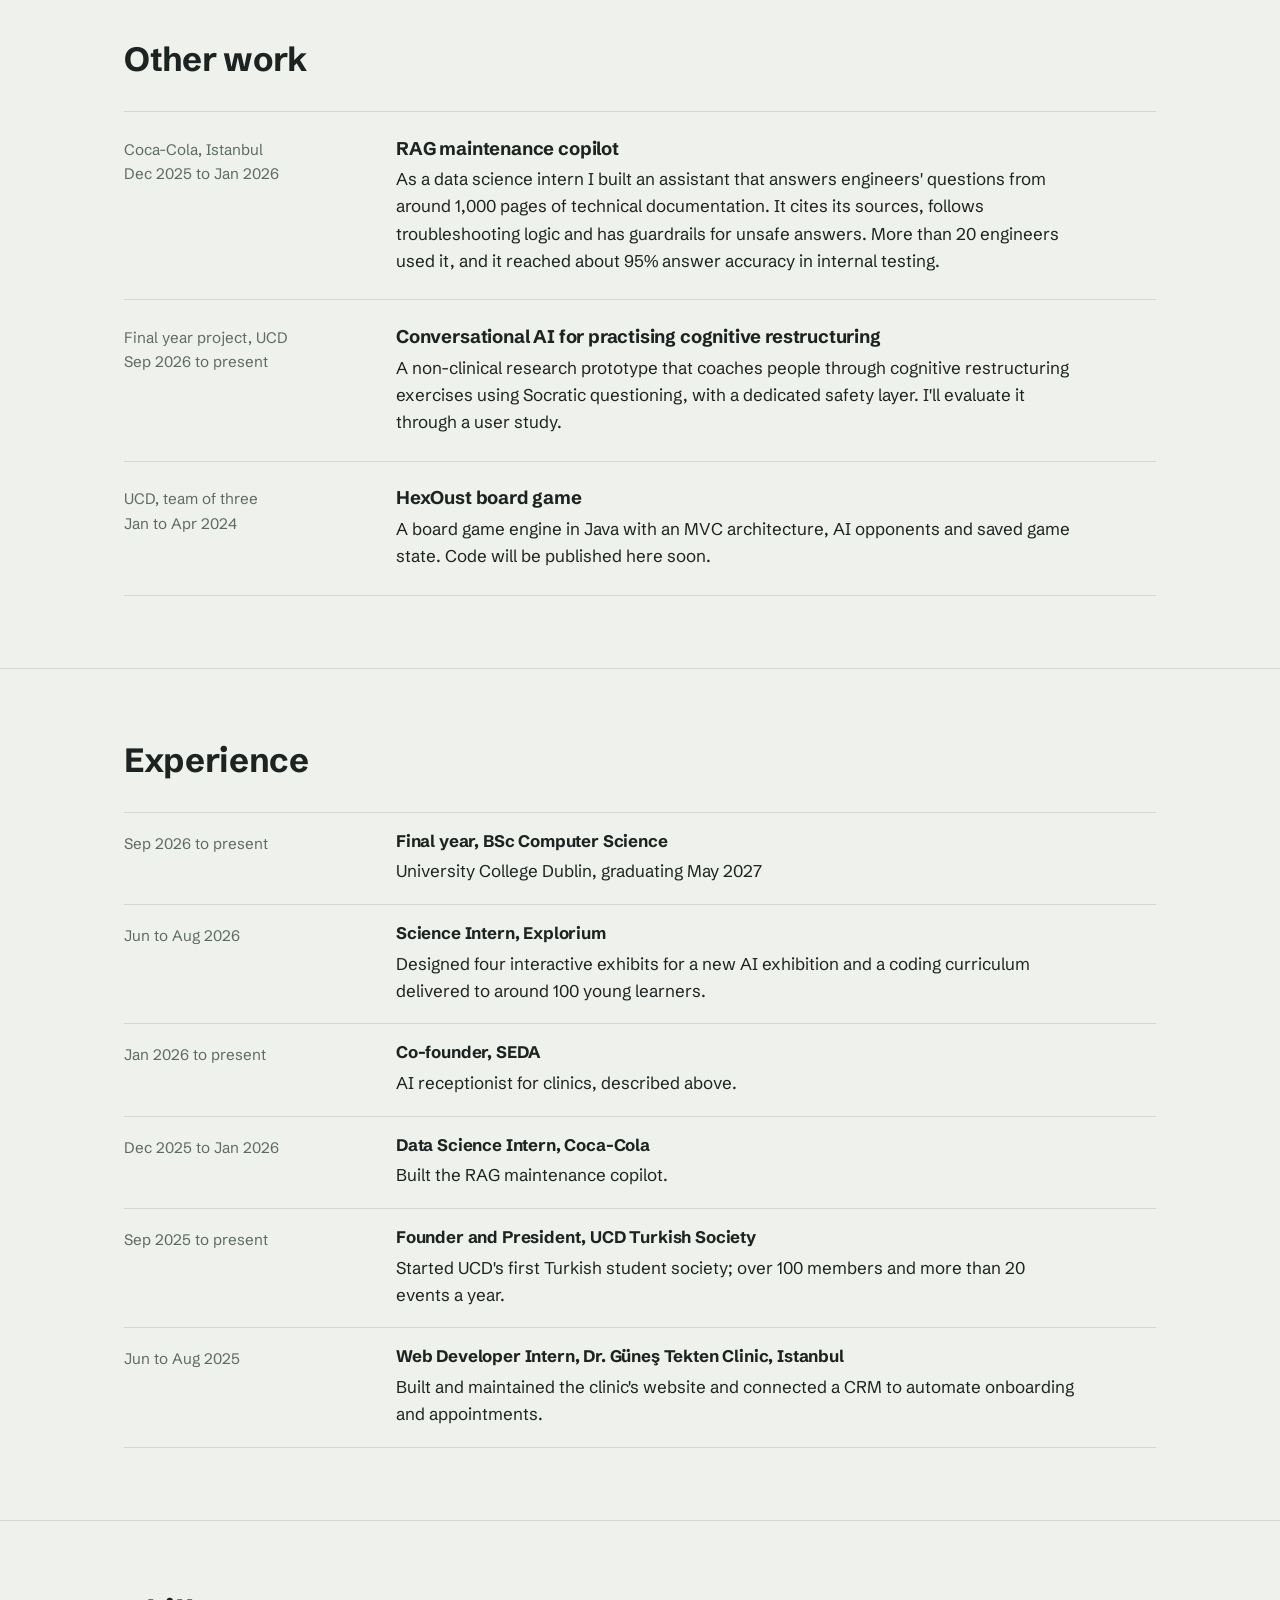
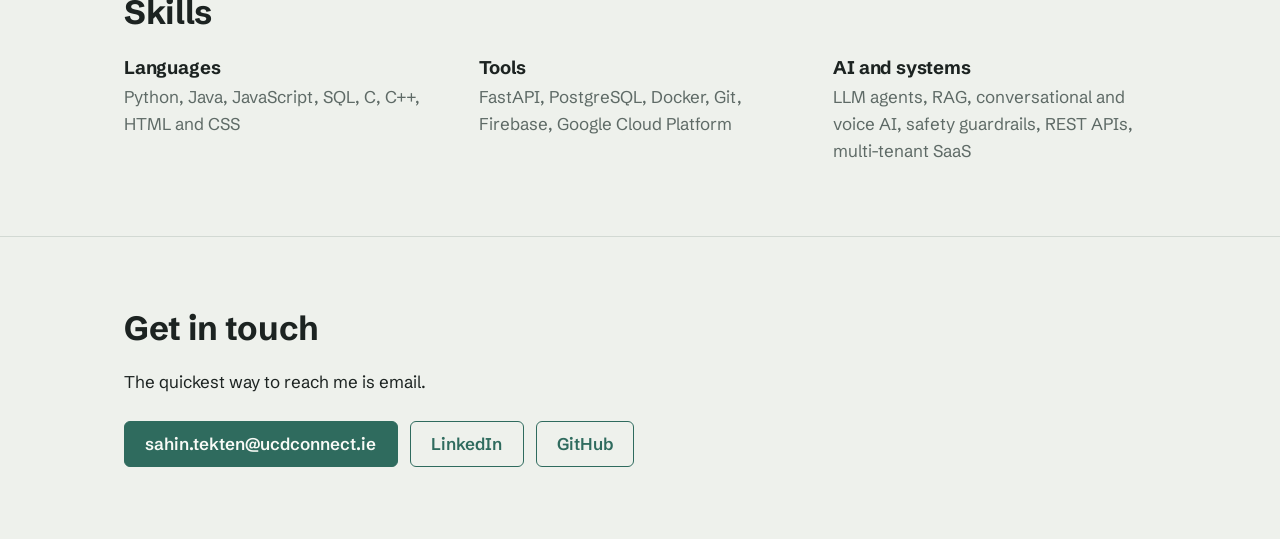
==== commit 3259b114: "Link showcase repo and correct backend and testing details" ====
--- a/index.html
+++ b/index.html
@@ -65,11 +65,12 @@
         <h2 id="seda-title">SEDA, an AI receptionist for clinics</h2>
         <p class="sub">Co-founder and product lead, January 2026 to present</p>
         <p>Clinics advertise on Instagram and Facebook, and the ads bring in more messages than staff can answer quickly. SEDA answers them, qualifies each person and books a free consultation, and hands the conversation to staff the moment they step in. It has been piloted with a cosmetic surgery clinic in Istanbul since July 2026.</p>
-        <p>I designed how the agent behaves: its prompts and knowledge base, and the safety gates that decide when it must stay silent. I also set up the testing and release discipline and led our production fixes. My co-founder owns the backend code, and I direct much of the development with Claude Code.</p>
+        <p>I designed how the agent behaves: its prompts and knowledge base, and the safety gates that decide when it must stay silent. I also set up the testing and release discipline and led our production fixes. I built the backend in Python with FastAPI, directing much of the work through Claude Code.</p>
         <p>I also built the phone agent, which answers calls, books and cancels appointments, and has been tested end to end with real calls ahead of its release.</p>
         <p class="muted">FastAPI, PostgreSQL, Docker, Retell AI, GoHighLevel and the Meta APIs.</p>
         <div class="actions">
           <a class="btn" href="ai-receptionist.html">Read how it works</a>
+          <a class="btn" href="https://github.com/sahintekten/seda-chat-router">View the code</a>
         </div>
       </div>
       <div>
@@ -78,7 +79,7 @@
           <div><dt>Unique people a day</dt><dd>100–160</dd></div>
           <div><dt>Median reply time</dt><dd>~20 s</dd></div>
           <div><dt>Accuracy on price answers, audited</dt><dd>99.2%</dd></div>
-          <div><dt>Automated tests, incl. mutation tests</dt><dd>267</dd></div>
+          <div><dt>Automated tests</dt><dd>267</dd></div>
         </dl>
         <p class="small muted">All figures measured in the live pilot.</p>
       </div>
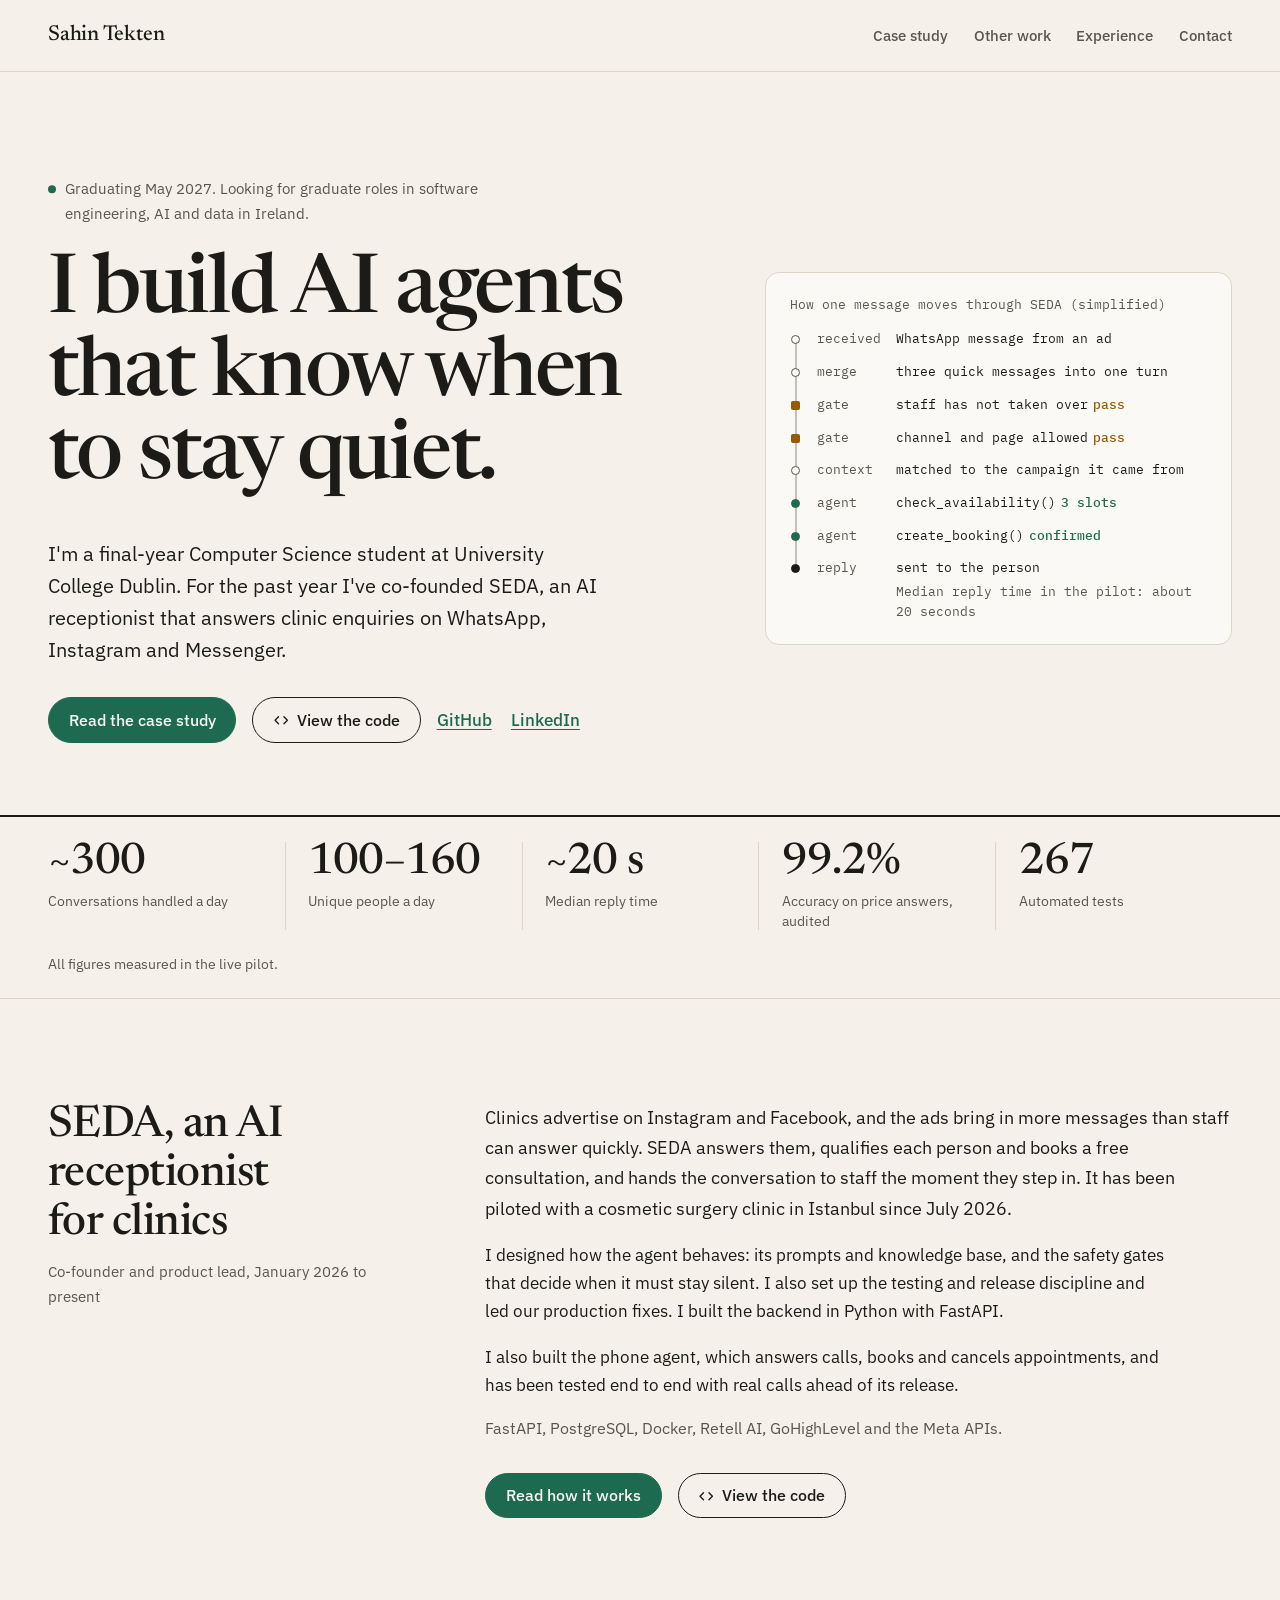
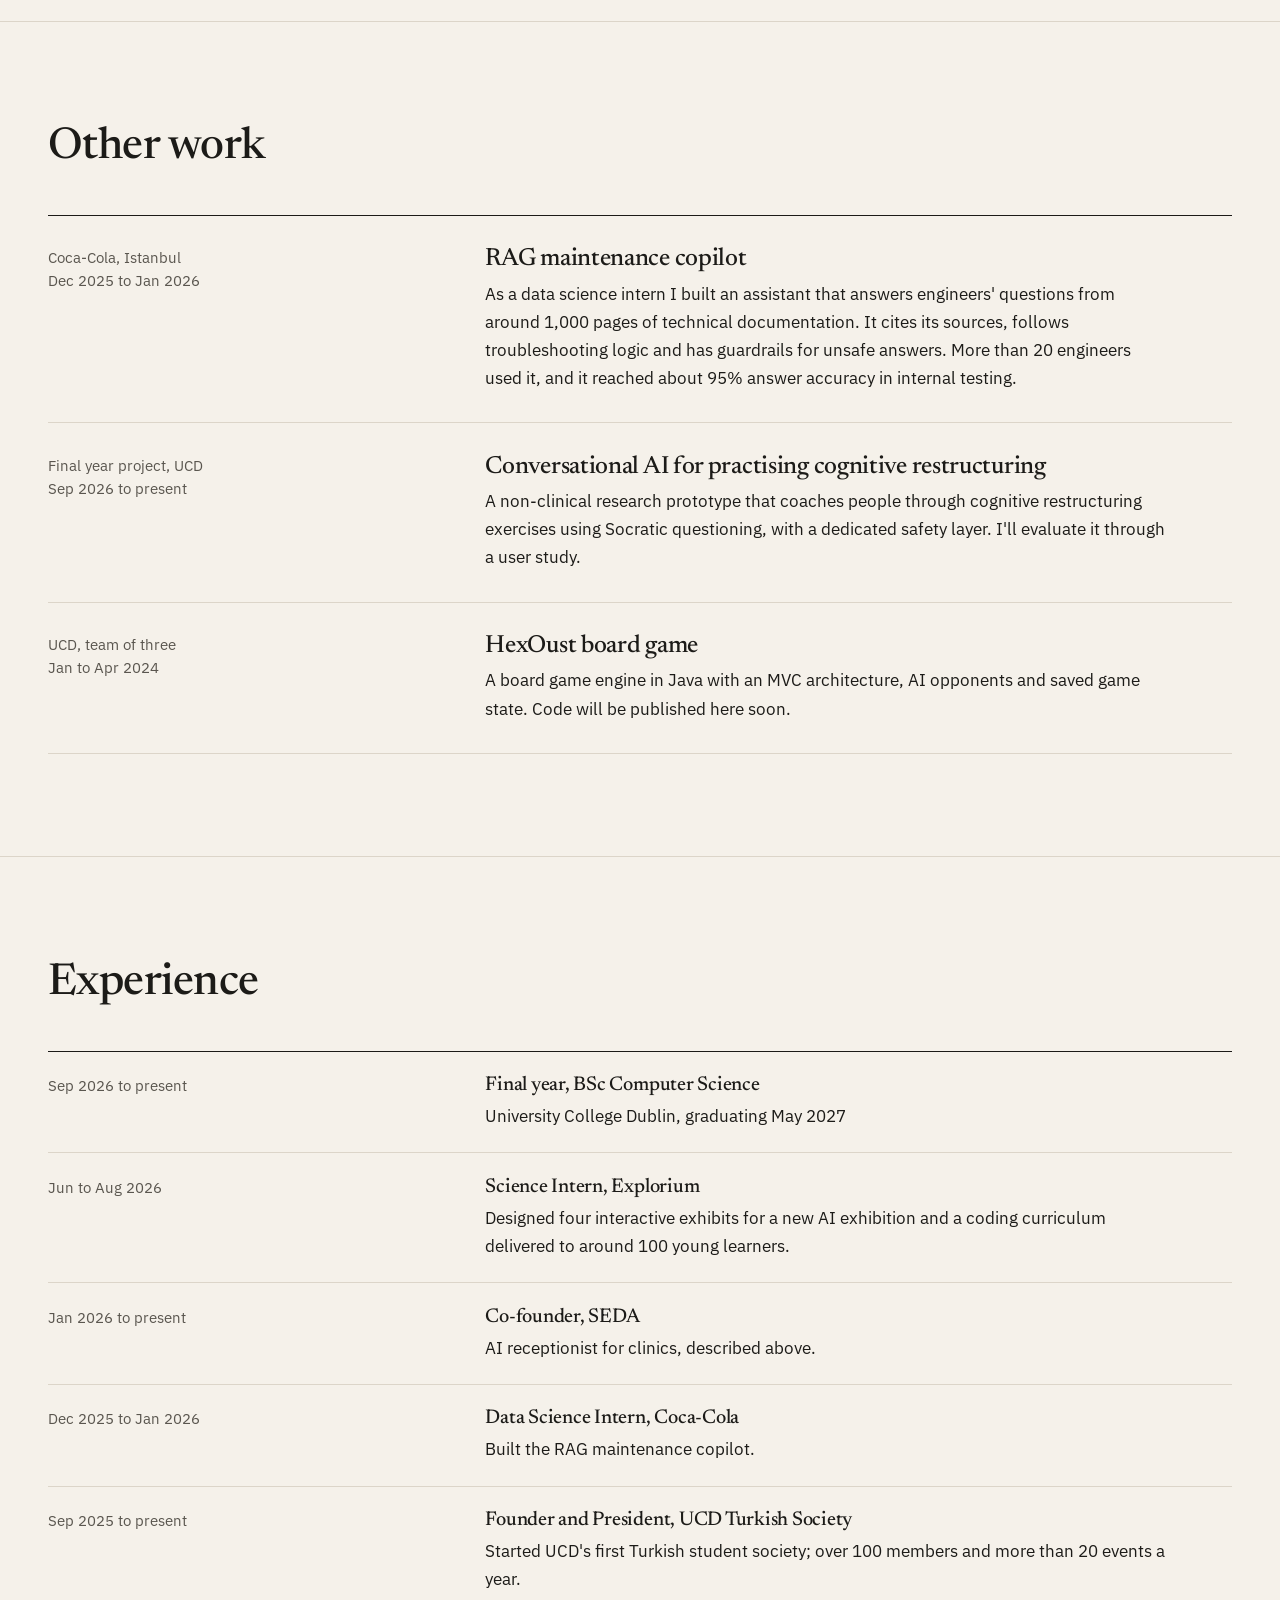
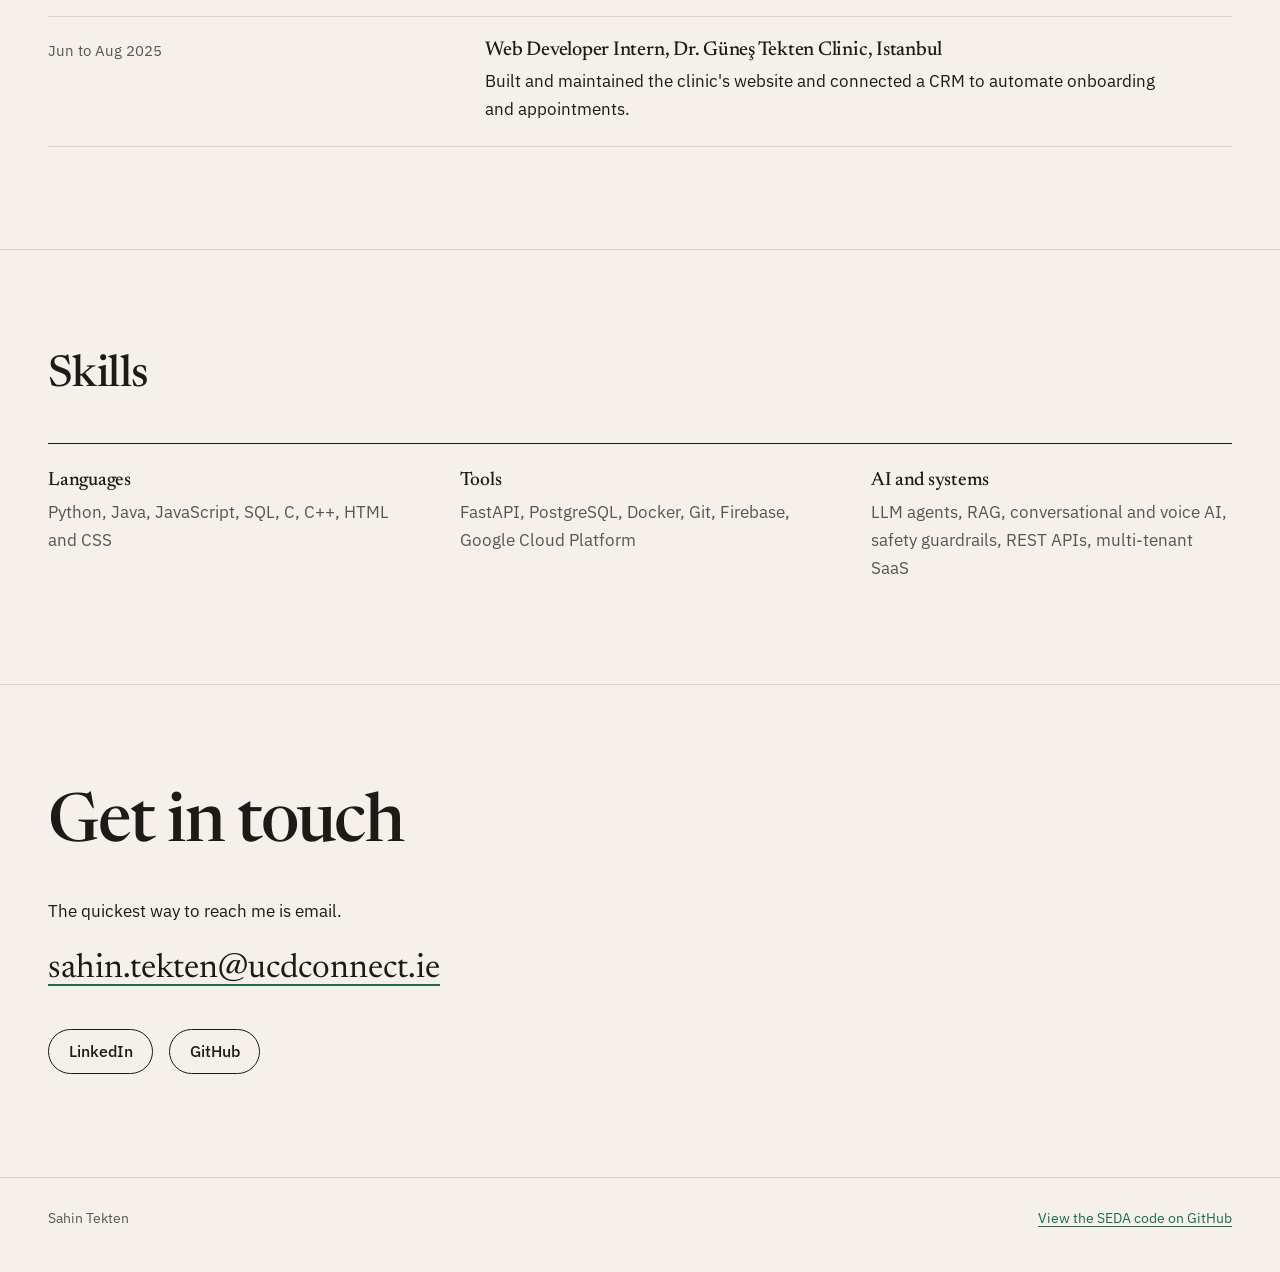
==== commit 3d9fb86d: "Redesign portfolio" ====
--- a/index.html
+++ b/index.html
@@ -6,9 +6,11 @@
 <title>Sahin Tekten: AI agents that behave in production</title>
 <meta name="description" content="I'm a final-year Computer Science student at University College Dublin. For the past year I've co-founded SEDA, an AI receptionist that answers clinic enquiries on WhatsApp, Instagram and Messenger.">
 <meta name="color-scheme" content="light dark">
+<meta name="theme-color" content="#F5F1EA" media="(prefers-color-scheme: light)">
+<meta name="theme-color" content="#161512" media="(prefers-color-scheme: dark)">
 <link rel="preconnect" href="https://fonts.googleapis.com">
 <link rel="preconnect" href="https://fonts.gstatic.com" crossorigin>
-<link rel="stylesheet" href="https://fonts.googleapis.com/css2?family=JetBrains+Mono:wght@400;700&family=Schibsted+Grotesk:wght@400;600;700;800&display=swap">
+<link rel="stylesheet" href="https://fonts.googleapis.com/css2?family=IBM+Plex+Mono:wght@400;500&family=IBM+Plex+Sans:wght@400;500;600&family=Newsreader:opsz,wght@6..72,500&display=swap">
 <link rel="stylesheet" href="styles.css">
 </head>
 <body id="top">
@@ -16,11 +18,11 @@
 
 <header class="site-header">
   <div class="wrap">
-    <a class="home" href="#top">Sahin Tekten</a>
-    <nav aria-label="Main">
+    <a class="wordmark" href="#top">Sahin Tekten</a>
+    <nav class="site-nav" aria-label="Main">
       <ul>
         <li><a href="ai-receptionist.html">Case study</a></li>
-        <li><a href="#other-work">Other work</a></li>
+        <li><a href="#work">Other work</a></li>
         <li><a href="#experience">Experience</a></li>
         <li><a href="#contact">Contact</a></li>
       </ul>
@@ -31,64 +33,79 @@
 <main id="main" tabindex="-1">
 
   <section class="hero" aria-labelledby="hero-title">
-    <div class="wrap split">
+    <div class="wrap hero-grid">
       <div>
+        <p class="status">Graduating May 2027. Looking for graduate roles in software engineering, AI and data in Ireland.</p>
         <h1 id="hero-title">I build AI agents that know when to stay quiet.</h1>
         <p class="lead">I'm a final-year Computer Science student at University College Dublin. For the past year I've co-founded SEDA, an AI receptionist that answers clinic enquiries on WhatsApp, Instagram and Messenger.</p>
         <div class="actions">
           <a class="btn btn-primary" href="ai-receptionist.html">Read the case study</a>
-          <a class="btn" href="https://github.com/sahintekten">GitHub</a>
-          <a class="btn" href="https://www.linkedin.com/in/sahintekten">LinkedIn</a>
-        </div>
-        <p class="note">Graduating May 2027. Looking for graduate roles in software engineering, AI and data in Ireland.</p>
+          <a class="btn" href="https://github.com/sahintekten/seda-chat-router">
+            <svg viewBox="0 0 24 24" fill="none" stroke="currentColor" stroke-width="2" stroke-linecap="round" stroke-linejoin="round" aria-hidden="true"><path d="m8 7-5 5 5 5M16 7l5 5-5 5"/></svg>
+            View the code
+          </a>
+          <span class="text-links">
+            <a href="https://github.com/sahintekten">GitHub</a>
+            <a href="https://www.linkedin.com/in/sahintekten">LinkedIn</a>
+          </span>
+        </div>
       </div>
 
       <div class="trace" role="group" aria-labelledby="trace-title">
         <h2 id="trace-title">How one message moves through SEDA (simplified)</h2>
         <ol>
-          <li><span class="step">received</span><span class="desc">WhatsApp message from an ad</span></li>
-          <li><span class="step">merge</span><span class="desc">three quick messages into one turn</span></li>
-          <li class="gate"><span class="step">gate</span><span class="desc">staff has not taken over <span class="result">pass</span></span></li>
-          <li class="gate"><span class="step">gate</span><span class="desc">channel and page allowed <span class="result">pass</span></span></li>
-          <li><span class="step">context</span><span class="desc">matched to the campaign it came from</span></li>
-          <li class="agent"><span class="step">agent</span><span class="desc">check_availability() <span class="result">3 slots</span></span></li>
-          <li class="agent"><span class="step">agent</span><span class="desc">create_booking() <span class="result">confirmed</span></span></li>
-          <li class="reply"><span class="step">reply</span><span class="desc">sent to the person<span class="foot">Median reply time in the pilot: about 20 seconds</span></span></li>
+          <li><span class="step">received</span><span>WhatsApp message from an ad</span></li>
+          <li><span class="step">merge</span><span>three quick messages into one turn</span></li>
+          <li class="gate"><span class="step">gate</span><span>staff has not taken over<span class="result">pass</span></span></li>
+          <li class="gate"><span class="step">gate</span><span>channel and page allowed<span class="result">pass</span></span></li>
+          <li><span class="step">context</span><span>matched to the campaign it came from</span></li>
+          <li class="agent"><span class="step">agent</span><span>check_availability()<span class="result">3 slots</span></span></li>
+          <li class="agent"><span class="step">agent</span><span>create_booking()<span class="result">confirmed</span></span></li>
+          <li class="reply"><span class="step">reply</span><span>sent to the person<span class="foot">Median reply time in the pilot: about 20 seconds</span></span></li>
         </ol>
       </div>
     </div>
   </section>
 
+  <section class="proof" aria-labelledby="proof-title">
+    <div class="wrap">
+      <h2 id="proof-title" class="visually-hidden">SEDA in the live pilot</h2>
+      <dl>
+        <div><dt>Conversations handled a day</dt><dd>~300</dd></div>
+        <div><dt>Unique people a day</dt><dd>100–160</dd></div>
+        <div><dt>Median reply time</dt><dd>~20 s</dd></div>
+        <div><dt>Accuracy on price answers, audited</dt><dd>99.2%</dd></div>
+        <div><dt>Automated tests</dt><dd>267</dd></div>
+      </dl>
+      <p class="proof-note">All figures measured in the live pilot.</p>
+    </div>
+  </section>
+
   <section class="section" id="seda" aria-labelledby="seda-title">
-    <div class="wrap split">
+    <div class="wrap section-head">
       <div>
         <h2 id="seda-title">SEDA, an AI receptionist for clinics</h2>
-        <p class="sub">Co-founder and product lead, January 2026 to present</p>
+        <p class="kicker">Co-founder and product lead, January 2026 to present</p>
+      </div>
+      <div class="seda-body">
         <p>Clinics advertise on Instagram and Facebook, and the ads bring in more messages than staff can answer quickly. SEDA answers them, qualifies each person and books a free consultation, and hands the conversation to staff the moment they step in. It has been piloted with a cosmetic surgery clinic in Istanbul since July 2026.</p>
-        <p>I designed how the agent behaves: its prompts and knowledge base, and the safety gates that decide when it must stay silent. I also set up the testing and release discipline and led our production fixes. I built the backend in Python with FastAPI, directing much of the work through Claude Code.</p>
+        <p>I designed how the agent behaves: its prompts and knowledge base, and the safety gates that decide when it must stay silent. I also set up the testing and release discipline and led our production fixes. I built the backend in Python with FastAPI.</p>
         <p>I also built the phone agent, which answers calls, books and cancels appointments, and has been tested end to end with real calls ahead of its release.</p>
-        <p class="muted">FastAPI, PostgreSQL, Docker, Retell AI, GoHighLevel and the Meta APIs.</p>
+        <p class="stack">FastAPI, PostgreSQL, Docker, Retell AI, GoHighLevel and the Meta APIs.</p>
         <div class="actions">
-          <a class="btn" href="ai-receptionist.html">Read how it works</a>
-          <a class="btn" href="https://github.com/sahintekten/seda-chat-router">View the code</a>
-        </div>
-      </div>
-      <div>
-        <dl class="figures">
-          <div><dt>Conversations handled a day</dt><dd>~300</dd></div>
-          <div><dt>Unique people a day</dt><dd>100–160</dd></div>
-          <div><dt>Median reply time</dt><dd>~20 s</dd></div>
-          <div><dt>Accuracy on price answers, audited</dt><dd>99.2%</dd></div>
-          <div><dt>Automated tests</dt><dd>267</dd></div>
-        </dl>
-        <p class="small muted">All figures measured in the live pilot.</p>
-      </div>
-    </div>
-  </section>
-
-  <section class="section" id="other-work" aria-labelledby="other-title">
-    <div class="wrap">
-      <h2 id="other-title">Other work</h2>
+          <a class="btn btn-primary" href="ai-receptionist.html">Read how it works</a>
+          <a class="btn" href="https://github.com/sahintekten/seda-chat-router">
+            <svg viewBox="0 0 24 24" fill="none" stroke="currentColor" stroke-width="2" stroke-linecap="round" stroke-linejoin="round" aria-hidden="true"><path d="m8 7-5 5 5 5M16 7l5 5-5 5"/></svg>
+            View the code
+          </a>
+        </div>
+      </div>
+    </div>
+  </section>
+
+  <section class="section" id="work" aria-labelledby="work-title">
+    <div class="wrap">
+      <h2 id="work-title">Other work</h2>
       <ul class="rows">
         <li>
           <div class="meta"><span>Coca-Cola, Istanbul</span><span>Dec 2025 to Jan 2026</span></div>
@@ -185,12 +202,12 @@
     </div>
   </section>
 
-  <section class="section" id="contact" aria-labelledby="contact-title">
+  <section class="section contact" id="contact" aria-labelledby="contact-title">
     <div class="wrap">
       <h2 id="contact-title">Get in touch</h2>
       <p>The quickest way to reach me is email.</p>
+      <p><a class="email" href="mailto:sahin.tekten@ucdconnect.ie">sahin.tekten@ucdconnect.ie</a></p>
       <div class="actions">
-        <a class="btn btn-primary" href="mailto:sahin.tekten@ucdconnect.ie">sahin.tekten@ucdconnect.ie</a>
         <a class="btn" href="https://www.linkedin.com/in/sahintekten">LinkedIn</a>
         <a class="btn" href="https://github.com/sahintekten">GitHub</a>
       </div>
@@ -198,5 +215,12 @@
   </section>
 
 </main>
+
+<footer class="site-footer">
+  <div class="wrap">
+    <p>Sahin Tekten</p>
+    <p><a href="https://github.com/sahintekten/seda-chat-router">View the SEDA code on GitHub</a></p>
+  </div>
+</footer>
 </body>
 </html>
--- a/styles.css
+++ b/styles.css
@@ -1,365 +1,318 @@
+/* Sahin Tekten — portfolio
+   Two meaningful colours: green = the agent speaks, amber = a gate keeps it silent. */
+
 :root {
-  --bg: #EEF1EC;
-  --surface: #F8FAF6;
-  --text: #1C2321;
-  --muted: #5E6A66;
-  --line: #D2D9D3;
-  --accent: #2F6B5E;
-  --accent-soft: #DCE9E4;
-  --gate: #A8710F;
-  --gate-soft: #F4E7CC;
-  --on-accent: #F8FAF6;
-  --sans: "Schibsted Grotesk", system-ui, -apple-system, "Segoe UI", Roboto, sans-serif;
-  --mono: "JetBrains Mono", ui-monospace, monospace;
+  --paper: #F5F1EA;
+  --surface: #FBF9F5;
+  --ink: #1C1B18;
+  --ink-2: #5A564F;
+  --rule: #DCD5C9;
+  --rule-strong: #1C1B18;
+  --green: #1D6A51;
+  --green-soft: #DCEBE2;
+  --amber: #965A00;
+  --amber-soft: #F6E7CD;
+  --on-green: #FBF9F5;
+
+  --serif: "Newsreader", "Iowan Old Style", Georgia, serif;
+  --sans: "IBM Plex Sans", system-ui, -apple-system, "Segoe UI", sans-serif;
+  --mono: "IBM Plex Mono", ui-monospace, "SFMono-Regular", Menlo, monospace;
+
   --measure: 68ch;
+  --gutter: clamp(20px, 4vw, 48px);
+  --max: 1280px;
   color-scheme: light dark;
 }
 
 @media (prefers-color-scheme: dark) {
   :root {
-    --bg: #141918;
-    --surface: #1B2220;
-    --text: #E6ECE8;
-    --muted: #9AA7A2;
-    --line: #2C3633;
-    --accent: #76BDAA;
-    --accent-soft: #1E332D;
-    --gate: #E2AC4C;
-    --gate-soft: #3A2F18;
-    --on-accent: #141918;
+    --paper: #161512;
+    --surface: #1E1C18;
+    --ink: #ECE7DE;
+    --ink-2: #A9A296;
+    --rule: #34312A;
+    --rule-strong: #ECE7DE;
+    --green: #7CC5A5;
+    --green-soft: #1C3229;
+    --amber: #E6AA4C;
+    --amber-soft: #3A2C14;
+    --on-green: #161512;
   }
 }
 
 *, *::before, *::after { box-sizing: border-box; }
-
-html { scroll-behavior: smooth; }
-@media (prefers-reduced-motion: reduce) {
-  html { scroll-behavior: auto; }
-}
+html { scroll-behavior: smooth; -webkit-text-size-adjust: 100%; }
+@media (prefers-reduced-motion: reduce) { html { scroll-behavior: auto; } }
 
 body {
   margin: 0;
-  background: var(--bg);
-  color: var(--text);
-  font: 400 17px/1.6 var(--sans);
-  -webkit-text-size-adjust: 100%;
+  background: var(--paper);
+  color: var(--ink);
+  font: 400 1.0625rem/1.65 var(--sans);
   overflow-wrap: break-word;
-}
-
-h1, h2, h3 {
-  line-height: 1.15;
-  margin: 0 0 0.6em;
-  letter-spacing: -0.01em;
+  text-rendering: optimizeLegibility;
+}
+
+h1, h2, h3, h4 {
+  font-family: var(--serif);
+  font-weight: 500;
+  line-height: 1.12;
+  letter-spacing: -0.012em;
+  margin: 0 0 0.5em;
   text-wrap: balance;
-}
-h1 { font-size: clamp(2.2rem, 5.2vw, 3.6rem); font-weight: 800; letter-spacing: -0.025em; }
-h2 { font-size: clamp(1.6rem, 3vw, 2.1rem); font-weight: 700; }
-h3 { font-size: 1.15rem; font-weight: 700; }
+  font-optical-sizing: auto;
+}
+h1 { font-size: clamp(2.6rem, 6.4vw, 5.1rem); letter-spacing: -0.025em; line-height: 1.02; }
+h2 { font-size: clamp(1.9rem, 3.6vw, 2.75rem); }
+h3 { font-size: clamp(1.3rem, 2vw, 1.55rem); }
+h4 { font-size: 1.2rem; }
 
 p { margin: 0 0 1em; max-width: var(--measure); }
-
-a { color: var(--accent); text-underline-offset: 0.18em; text-decoration-thickness: 1px; }
+strong { font-weight: 600; }
+
+a { color: var(--green); text-decoration-thickness: 1px; text-underline-offset: 0.2em; }
 a:hover { text-decoration-thickness: 2px; }
 
 :focus-visible {
-  outline: 3px solid var(--accent);
+  outline: 2px solid var(--green);
   outline-offset: 3px;
   border-radius: 2px;
 }
 
+.skip-link {
+  position: absolute; left: var(--gutter); top: -100px; z-index: 20;
+  background: var(--ink); color: var(--paper);
+  padding: 0.6em 1em; font-weight: 600; text-decoration: none;
+}
+.skip-link:focus { top: 12px; }
+
 .visually-hidden {
-  position: absolute;
-  width: 1px;
-  height: 1px;
-  overflow: hidden;
-  clip: rect(0 0 0 0);
-  white-space: nowrap;
-}
-
-.skip-link {
-  position: absolute;
-  left: 16px;
-  top: -100px;
-  z-index: 10;
-  background: var(--text);
-  color: var(--bg);
-  padding: 0.6em 1em;
-  font-weight: 600;
-  text-decoration: none;
-}
-.skip-link:focus { top: 12px; }
-
-.wrap {
-  max-width: 1080px;
-  margin: 0 auto;
-  padding: 0 24px;
-}
-
-/* Header */
-.site-header { border-bottom: 1px solid var(--line); }
+  position: absolute; width: 1px; height: 1px; overflow: hidden;
+  clip: rect(0 0 0 0); white-space: nowrap;
+}
+
+.wrap { max-width: var(--max); margin: 0 auto; padding: 0 var(--gutter); }
+
+/* ---------- Header ---------- */
+.site-header { border-bottom: 1px solid var(--rule); }
 .site-header .wrap {
-  display: flex;
-  flex-wrap: wrap;
-  align-items: baseline;
-  justify-content: space-between;
-  gap: 0.5rem 1.5rem;
-  padding-top: 1.1rem;
-  padding-bottom: 1.1rem;
-}
-.site-header .home { font-weight: 800; color: var(--text); text-decoration: none; font-size: 1.05rem; }
-.site-header nav ul {
-  list-style: none;
-  margin: 0;
-  padding: 0;
-  display: flex;
-  flex-wrap: wrap;
-  gap: 0.25rem 1.4rem;
-}
-.site-header nav a { color: var(--muted); text-decoration: none; font-weight: 600; }
-.site-header nav a:hover { color: var(--text); text-decoration: underline; }
+  display: flex; flex-wrap: wrap; align-items: center; justify-content: space-between;
+  gap: 0.6rem 2rem; padding-top: 1.1rem; padding-bottom: 1.1rem;
+}
+.wordmark {
+  font-family: var(--serif); font-size: 1.35rem; font-weight: 500;
+  color: var(--ink); text-decoration: none; letter-spacing: -0.01em;
+}
+.site-nav ul { list-style: none; margin: 0; padding: 0; display: flex; flex-wrap: wrap; gap: 0.3rem 1.6rem; }
+.site-nav a { color: var(--ink-2); text-decoration: none; font-size: 0.95rem; font-weight: 500; }
+.site-nav a:hover, .site-nav a[aria-current="page"] { color: var(--ink); text-decoration: underline; }
 
 main { display: block; }
-
-.section { padding: 4.5rem 0; border-top: 1px solid var(--line); }
-.section:first-child { border-top: 0; }
-
-.sub { color: var(--muted); font-weight: 600; margin-top: -0.3em; }
-.muted { color: var(--muted); }
-.small { font-size: 0.9rem; }
-
-/* Buttons */
-.actions { display: flex; flex-wrap: wrap; gap: 0.75rem; margin: 1.6rem 0 0; }
+main:focus { outline: none; }
+
+/* ---------- Buttons and links ---------- */
+.actions { display: flex; flex-wrap: wrap; align-items: center; gap: 0.75rem 1rem; margin-top: 2rem; }
 .btn {
-  display: inline-block;
-  padding: 0.7em 1.2em;
-  border: 1.5px solid var(--accent);
-  border-radius: 6px;
-  color: var(--accent);
-  background: transparent;
-  font-weight: 600;
-  text-decoration: none;
-  line-height: 1.2;
-}
-.btn:hover { background: var(--accent-soft); }
-.btn-primary { background: var(--accent); color: var(--on-accent); }
-.btn-primary:hover { background: var(--accent); color: var(--on-accent); filter: brightness(1.08); }
-
-/* Two-column layouts */
-.split {
-  display: grid;
-  grid-template-columns: minmax(0, 1.1fr) minmax(0, 1fr);
-  gap: 3.5rem;
-  align-items: start;
-}
-
-/* Hero */
-.hero { padding: 4.5rem 0 5rem; }
-.hero .split { align-items: center; }
-.hero .lead { font-size: 1.2rem; }
-.hero .note { margin-top: 1.4rem; font-size: 0.92rem; color: var(--muted); }
-
-/* Trace block */
+  display: inline-flex; align-items: center; gap: 0.5em;
+  padding: 0.78em 1.25em; border-radius: 999px;
+  border: 1.5px solid var(--ink); color: var(--ink); background: transparent;
+  font-weight: 500; font-size: 0.98rem; line-height: 1.2; text-decoration: none;
+  transition: background-color 0.15s ease, color 0.15s ease;
+}
+.btn:hover { background: var(--ink); color: var(--paper); }
+.btn-primary { background: var(--green); border-color: var(--green); color: var(--on-green); }
+.btn-primary:hover { background: var(--ink); border-color: var(--ink); color: var(--paper); }
+.btn svg { width: 1.05em; height: 1.05em; flex: none; }
+.text-links { display: flex; gap: 1.2rem; font-weight: 500; }
+
+/* ---------- Home: hero ---------- */
+.hero { padding: clamp(3rem, 8vw, 6.5rem) 0 clamp(2.5rem, 6vw, 4.5rem); }
+.hero-grid {
+  display: grid; grid-template-columns: minmax(0, 7fr) minmax(0, 5fr);
+  gap: clamp(2.5rem, 5vw, 5rem); align-items: center;
+}
+.status {
+  display: inline-flex; align-items: baseline; gap: 0.6em;
+  font-size: 0.95rem; color: var(--ink-2); margin: 0 0 1.6rem; max-width: 52ch;
+}
+.status::before {
+  content: ""; flex: none; width: 0.55em; height: 0.55em; border-radius: 50%;
+  background: var(--green); transform: translateY(-0.05em);
+}
+.hero h1 { max-width: 13ch; margin-bottom: 0.45em; }
+.lead { font-size: clamp(1.12rem, 1.6vw, 1.3rem); line-height: 1.55; max-width: 46ch; }
+
+/* The message trace: the site's signature element */
 .trace {
-  font-family: var(--mono);
-  font-size: 0.84rem;
-  line-height: 1.45;
-  background: var(--surface);
-  border: 1px solid var(--line);
-  border-radius: 8px;
-  padding: 1.4rem 1.4rem 1.2rem;
+  background: var(--surface); border: 1px solid var(--rule); border-radius: 14px;
+  padding: 1.5rem 1.5rem 1.35rem; font-family: var(--mono); font-size: 0.83rem; line-height: 1.5;
   min-width: 0;
 }
 .trace h2 {
-  font-family: var(--mono);
-  font-size: 0.84rem;
-  font-weight: 400;
-  color: var(--muted);
-  letter-spacing: 0;
-  margin: 0 0 1rem;
-}
-.trace ol {
-  list-style: none;
-  margin: 0;
-  padding: 0;
-}
+  font-family: var(--mono); font-size: 0.83rem; font-weight: 400; letter-spacing: 0;
+  color: var(--ink-2); margin: 0 0 1.1rem;
+}
+.trace ol { list-style: none; margin: 0; padding: 0; }
 .trace li {
-  position: relative;
-  display: grid;
-  grid-template-columns: 9ch minmax(0, 1fr);
-  column-gap: 0.6rem;
-  padding: 0 0 0.75rem 1.6rem;
-  animation: trace-in 0.4s ease-out both;
+  position: relative; display: grid; grid-template-columns: 8.5ch minmax(0, 1fr);
+  column-gap: 0.7rem; padding: 0 0 0.8rem 1.65rem;
+  animation: trace-in 0.45s ease-out both;
 }
 .trace li:last-child { padding-bottom: 0; }
-/* Line segment from this dot down to the next one */
 .trace li:not(:last-child)::after {
-  content: "";
-  position: absolute;
-  left: 5px;
-  top: calc(0.42em + 5px);
-  bottom: calc(-0.42em - 5px);
-  width: 1.5px;
-  background: var(--muted);
-  opacity: 0.55;
+  content: ""; position: absolute; left: 5px; width: 1.5px;
+  top: calc(0.45em + 5px); bottom: calc(-0.45em - 5px);
+  background: var(--ink-2); opacity: 0.35;
 }
 .trace li::before {
-  content: "";
-  position: absolute;
-  z-index: 1;
-  left: 1px;
-  top: 0.42em;
-  width: 9px;
-  height: 9px;
-  border-radius: 50%;
-  background: var(--surface);
-  border: 1.5px solid var(--muted);
-}
-.trace .step { color: var(--muted); }
-.trace .desc { min-width: 0; }
-.trace .result { margin-left: 0.5ch; }
-.trace .gate .result { color: var(--gate); }
-.trace .gate::before {
-  border-radius: 1px;
-  background: var(--gate);
-  border-color: var(--gate);
-}
-.trace .agent .result { color: var(--accent); }
-.trace .agent::before { background: var(--accent); border-color: var(--accent); }
-.trace .reply::before { background: var(--text); border-color: var(--text); }
-.trace .foot { display: block; color: var(--muted); margin-top: 0.2rem; }
-
-.trace li:nth-child(1) { animation-delay: 0.1s; }
-.trace li:nth-child(2) { animation-delay: 0.4s; }
-.trace li:nth-child(3) { animation-delay: 0.7s; }
-.trace li:nth-child(4) { animation-delay: 1.0s; }
-.trace li:nth-child(5) { animation-delay: 1.3s; }
-.trace li:nth-child(6) { animation-delay: 1.6s; }
-.trace li:nth-child(7) { animation-delay: 1.9s; }
-.trace li:nth-child(8) { animation-delay: 2.2s; }
-
-@keyframes trace-in {
-  from { opacity: 0; transform: translateY(4px); }
-  to { opacity: 1; transform: none; }
-}
-@media (prefers-reduced-motion: reduce) {
-  .trace li { animation: none; }
-}
-
-/* Figures list */
-.figures { margin: 0.4rem 0 0; border-top: 3px solid var(--text); }
-.figures div {
-  display: flex;
-  justify-content: space-between;
-  align-items: baseline;
-  gap: 1rem;
-  padding: 0.85rem 0;
-  border-bottom: 1px solid var(--line);
-}
-.figures dt { color: var(--muted); }
-.figures dd { margin: 0; font-weight: 800; font-size: 1.35rem; white-space: nowrap; }
-.figures + .small { margin-top: 0.8rem; }
-
-/* Projects and timeline rows */
-.rows { list-style: none; margin: 2rem 0 0; padding: 0; }
+  content: ""; position: absolute; z-index: 1; left: 1px; top: 0.45em;
+  width: 9px; height: 9px; border-radius: 50%;
+  background: var(--surface); border: 1.5px solid var(--ink-2);
+}
+.trace .step { color: var(--ink-2); }
+.trace .result { margin-left: 0.6ch; font-weight: 500; white-space: nowrap; }
+.trace .gate::before { border-radius: 1.5px; background: var(--amber); border-color: var(--amber); }
+.trace .gate .result { color: var(--amber); }
+.trace .agent::before { background: var(--green); border-color: var(--green); }
+.trace .agent .result { color: var(--green); }
+.trace .reply::before { background: var(--ink); border-color: var(--ink); }
+.trace .foot { display: block; color: var(--ink-2); margin-top: 0.25rem; }
+.trace li:nth-child(1) { animation-delay: 0.15s; }
+.trace li:nth-child(2) { animation-delay: 0.45s; }
+.trace li:nth-child(3) { animation-delay: 0.75s; }
+.trace li:nth-child(4) { animation-delay: 1.05s; }
+.trace li:nth-child(5) { animation-delay: 1.35s; }
+.trace li:nth-child(6) { animation-delay: 1.65s; }
+.trace li:nth-child(7) { animation-delay: 1.95s; }
+.trace li:nth-child(8) { animation-delay: 2.25s; }
+@keyframes trace-in { from { opacity: 0; transform: translateY(4px); } to { opacity: 1; transform: none; } }
+@media (prefers-reduced-motion: reduce) { .trace li { animation: none; } }
+
+/* ---------- Home: proof strip ---------- */
+.proof { border-top: 2px solid var(--rule-strong); border-bottom: 1px solid var(--rule); }
+.proof dl {
+  display: grid; grid-template-columns: repeat(5, minmax(0, 1fr));
+  margin: 0; padding: 1.6rem 0 1.4rem;
+}
+.proof dl > div { display: flex; flex-direction: column; padding: 0 1.4rem; border-left: 1px solid var(--rule); }
+.proof dl > div:first-child { padding-left: 0; border-left: 0; }
+.proof dt { font-size: 0.9rem; color: var(--ink-2); line-height: 1.35; }
+.proof dd {
+  margin: 0 0 0.35rem; order: -1; font-family: var(--serif); font-weight: 500;
+  font-size: clamp(2rem, 3.4vw, 2.9rem); line-height: 1; letter-spacing: -0.02em;
+  font-variant-numeric: lining-nums tabular-nums;
+}
+.proof-note { font-size: 0.88rem; color: var(--ink-2); padding: 0 0 1.4rem; margin: 0; }
+
+/* ---------- Sections ---------- */
+.section { padding: clamp(3.5rem, 8vw, 6.5rem) 0; }
+.section + .section { border-top: 1px solid var(--rule); }
+
+.section-head {
+  display: grid; grid-template-columns: minmax(0, 4fr) minmax(0, 8fr);
+  gap: 2rem clamp(2rem, 5vw, 5rem); align-items: start;
+}
+.section-head h2 { margin: 0; }
+.kicker { font-size: 0.95rem; color: var(--ink-2); margin: 0.6rem 0 0; }
+
+.seda-body > p:first-child { font-size: 1.15rem; }
+.stack { color: var(--ink-2); font-size: 0.97rem; }
+
+/* Work and experience rows */
+.rows { list-style: none; margin: 2.6rem 0 0; padding: 0; border-top: 1px solid var(--rule-strong); }
 .rows > li {
-  display: grid;
-  grid-template-columns: minmax(0, 15rem) minmax(0, 1fr);
-  gap: 2rem;
-  padding: 1.6rem 0;
-  border-top: 1px solid var(--line);
-}
-.rows > li:last-child { border-bottom: 1px solid var(--line); }
-.rows .meta { color: var(--muted); font-size: 0.95rem; }
+  display: grid; grid-template-columns: minmax(0, 4fr) minmax(0, 8fr);
+  gap: 0.5rem clamp(2rem, 5vw, 5rem); padding: 1.9rem 0; border-bottom: 1px solid var(--rule);
+}
+.rows .meta { color: var(--ink-2); font-size: 0.95rem; line-height: 1.5; }
 .rows .meta span { display: block; }
-.rows h3 { margin-bottom: 0.4rem; }
+.rows h3 { margin-bottom: 0.35rem; }
 .rows p { margin: 0; }
-
-.timeline > li { padding: 1.2rem 0; }
-.timeline h3 { font-size: 1.05rem; }
-.timeline .org { color: var(--muted); font-weight: 400; }
-
-/* Skills */
+.rows .org { color: var(--ink-2); }
+
+.timeline > li { padding: 1.4rem 0; }
+.timeline h3 { font-size: 1.25rem; }
+
 .skills {
-  display: grid;
-  grid-template-columns: repeat(3, minmax(0, 1fr));
-  gap: 2rem;
-  margin-top: 1.6rem;
-}
-.skills h3 { margin-bottom: 0.3rem; }
-.skills p { margin: 0; color: var(--muted); }
-
-/* Case study */
-.back { display: inline-block; margin: 2rem 0 0; font-weight: 600; }
-.case-hero { padding: 2.5rem 0 3.5rem; }
-.case-hero h1 { max-width: 18ch; }
-.lede { font-size: 1.2rem; }
+  display: grid; grid-template-columns: repeat(3, minmax(0, 1fr));
+  gap: 2rem clamp(2rem, 4vw, 3.5rem); margin: 2.6rem 0 0;
+  border-top: 1px solid var(--rule-strong); padding-top: 1.6rem;
+}
+.skills h3 { font-size: 1.2rem; margin-bottom: 0.4rem; }
+.skills p { margin: 0; color: var(--ink-2); }
+
+/* Contact */
+.contact h2 { font-size: clamp(2.4rem, 5.5vw, 4.2rem); letter-spacing: -0.025em; }
+.contact .email {
+  font-family: var(--serif); font-size: clamp(1.4rem, 3vw, 2.1rem);
+  color: var(--ink); text-decoration-color: var(--green); text-decoration-thickness: 2px;
+}
+.contact .email:hover { color: var(--green); }
+
+.site-footer { border-top: 1px solid var(--rule); padding: 1.8rem 0 2.6rem; color: var(--ink-2); font-size: 0.9rem; }
+.site-footer .wrap { display: flex; flex-wrap: wrap; justify-content: space-between; gap: 0.6rem 2rem; }
+.site-footer p { margin: 0; }
+
+/* ---------- Case study ---------- */
+.case-hero { padding: clamp(2.2rem, 5vw, 4rem) 0 clamp(2.5rem, 5vw, 3.5rem); }
+.back { display: inline-block; font-weight: 500; margin-bottom: clamp(1.8rem, 4vw, 3rem); text-decoration: none; }
+.back:hover { text-decoration: underline; }
+.case-hero h1 { font-size: clamp(2.4rem, 5.6vw, 4.4rem); max-width: 16ch; }
+.lede { font-size: clamp(1.12rem, 1.6vw, 1.28rem); line-height: 1.55; max-width: 62ch; }
 
 .summary {
-  display: grid;
-  grid-template-columns: repeat(4, minmax(0, 1fr));
-  gap: 1.5rem;
-  margin: 2.5rem 0 0;
-  padding-top: 1rem;
-  border-top: 3px solid var(--text);
-}
-.summary dt { color: var(--muted); font-size: 0.92rem; }
-.summary dd { margin: 0.15rem 0 0; font-weight: 700; }
-
-.steps { list-style: none; margin: 1.8rem 0 0; padding: 0; max-width: 76ch; }
-.steps li {
-  display: grid;
-  grid-template-columns: 2.2rem minmax(0, 1fr);
-  gap: 1rem;
-  padding: 0 0 1.1rem;
-}
+  display: grid; grid-template-columns: repeat(4, minmax(0, 1fr)); gap: 1.4rem 2rem;
+  margin: 2.6rem 0 0; padding-top: 1.1rem; border-top: 2px solid var(--rule-strong);
+}
+.summary dt { color: var(--ink-2); font-size: 0.9rem; }
+.summary dd { margin: 0.15rem 0 0; font-weight: 500; }
+
+.case-layout {
+  display: grid; grid-template-columns: 180px minmax(0, 1fr);
+  gap: 3rem; align-items: start; max-width: 1360px;
+  border-top: 1px solid var(--rule);
+}
+.toc { position: sticky; top: 1.5rem; padding: 2.6rem 0 2rem; font-size: 0.93rem; }
+.toc h2 { font-family: var(--sans); font-size: 0.93rem; font-weight: 600; margin: 0 0 0.8rem; letter-spacing: 0; }
+.toc ol { list-style: none; margin: 0; padding: 0; border-left: 1px solid var(--rule); }
+.toc a { display: block; padding: 0.32rem 0 0.32rem 1rem; margin-left: -1px; border-left: 2px solid transparent; color: var(--ink-2); text-decoration: none; line-height: 1.35; }
+.toc a:hover { color: var(--ink); border-left-color: var(--ink); }
+.toc-mobile { display: none; }
+
+.chapter { padding: clamp(3rem, 6vw, 4.5rem) 0; scroll-margin-top: 1rem; }
+.chapter + .chapter { border-top: 1px solid var(--rule); }
+.chapter > h2 { margin-bottom: 0.7em; }
+.chapter h3 { margin-top: 2.6rem; }
+
+.steps { list-style: none; margin: 2rem 0 0; padding: 0; max-width: 74ch; }
+.steps li { display: grid; grid-template-columns: 2.4rem minmax(0, 1fr); gap: 1.1rem; padding: 0 0 1.25rem; }
 .steps .num {
-  width: 2rem;
-  height: 2rem;
-  border-radius: 50%;
-  border: 1.5px solid var(--accent);
-  color: var(--accent);
-  display: grid;
-  place-items: center;
-  font-weight: 700;
-  font-size: 0.95rem;
-}
-.steps .gate-step .num {
-  border-radius: 3px;
-  border-color: var(--gate);
-  background: var(--gate-soft);
-  color: var(--gate);
-}
-.steps p { margin: 0.2rem 0 0; }
-
-figure { margin: 3rem 0 0; }
-.diagram {
-  background: var(--surface);
-  border: 1px solid var(--line);
-  border-radius: 8px;
-  padding: 1rem;
-}
+  width: 2.1rem; height: 2.1rem; border-radius: 50%; border: 1.5px solid var(--green);
+  color: var(--green); display: grid; place-items: center;
+  font: 500 0.95rem/1 var(--sans); font-variant-numeric: tabular-nums;
+}
+.steps .gate-step .num { border-radius: 4px; border-color: var(--amber); background: var(--amber-soft); color: var(--amber); }
+.steps p { margin: 0.25rem 0 0; }
+
+figure { margin: 2.8rem 0 0; }
+.diagram { background: var(--surface); border: 1px solid var(--rule); border-radius: 14px; padding: 0.5rem; }
 .diagram svg { display: block; width: 100%; height: auto; }
-.diagram-tall { display: none !important; max-width: 420px; }
-@media (max-width: 700px) {
-  .diagram-wide { display: none !important; }
-  .diagram-tall { display: block !important; }
-}
-figcaption { margin-top: 0.8rem; color: var(--muted); font-size: 0.92rem; max-width: var(--measure); }
-
-.svg-box { fill: var(--surface); stroke: var(--line); stroke-width: 1.5; }
-.svg-box-accent { fill: var(--accent-soft); stroke: var(--accent); stroke-width: 1.5; }
-.svg-box-gate { fill: var(--gate-soft); stroke: var(--gate); stroke-width: 1.5; }
-.svg-title { fill: var(--text); font: 700 14px var(--sans); }
-.svg-text { fill: var(--muted); font: 400 12px var(--sans); }
-.svg-gate-title { fill: var(--gate); font: 700 12.5px var(--sans); }
-.svg-gate-text { fill: var(--text); font: 400 11.5px var(--sans); }
-.svg-arrow { stroke: var(--muted); stroke-width: 1.5; fill: none; }
-.svg-reply { stroke: var(--accent); stroke-width: 1.5; stroke-dasharray: 6 5; fill: none; }
-.svg-head { fill: var(--muted); }
-.svg-head-accent { fill: var(--accent); }
-.svg-label { fill: var(--muted); font: 600 11.5px var(--sans); }
-.svg-label-accent { fill: var(--accent); font: 600 11.5px var(--sans); }
-/* Desktop diagram renders at roughly 1:1 at 1280px, so these are the on-screen sizes */
+.diagram-tall { display: none !important; max-width: 420px; margin: 0 auto; }
+figcaption { margin-top: 0.85rem; color: var(--ink-2); font-size: 0.92rem; max-width: var(--measure); }
+
+.svg-box { fill: var(--surface); stroke: var(--rule); stroke-width: 1.5; }
+.svg-box-accent { fill: var(--green-soft); stroke: var(--green); stroke-width: 1.5; }
+.svg-box-gate { fill: var(--amber-soft); stroke: var(--amber); stroke-width: 1.5; }
+.svg-title { fill: var(--ink); font: 600 14px var(--sans); }
+.svg-text { fill: var(--ink-2); font: 400 12px var(--sans); }
+.svg-gate-title { fill: var(--amber); font: 600 12.5px var(--sans); }
+.svg-gate-text { fill: var(--ink); font: 400 11.5px var(--sans); }
+.svg-arrow { stroke: var(--ink-2); stroke-width: 1.5; fill: none; }
+.svg-reply { stroke: var(--green); stroke-width: 1.5; stroke-dasharray: 6 5; fill: none; }
+.svg-head { fill: var(--ink-2); }
+.svg-head-accent { fill: var(--green); }
+.svg-label { fill: var(--ink-2); font: 500 11.5px var(--sans); }
+.svg-label-accent { fill: var(--green); font: 500 11.5px var(--sans); }
 .diagram-wide .svg-title { font-size: 16px; }
 .diagram-wide .svg-text { font-size: 14px; }
 .diagram-wide .svg-gate-title { font-size: 14.5px; }
@@ -367,63 +320,86 @@
 .diagram-wide .svg-label, .diagram-wide .svg-label-accent { font-size: 13.5px; }
 
 .callout {
-  border-left: 4px solid var(--gate);
-  background: var(--gate-soft);
-  padding: 1.1rem 1.3rem;
-  margin: 1.8rem 0 0;
-  max-width: calc(var(--measure) + 2.6rem);
-  border-radius: 0 6px 6px 0;
+  margin: 2.2rem 0 0; padding: 1.3rem 1.5rem; max-width: calc(var(--measure) + 3rem);
+  background: var(--amber-soft); border-left: 4px solid var(--amber); border-radius: 0 10px 10px 0;
 }
 .callout p { margin: 0; }
-
-.three {
-  display: grid;
-  grid-template-columns: repeat(3, minmax(0, 1fr));
-  gap: 2.5rem;
-  margin-top: 1.8rem;
-}
-.three > div { border-top: 1px solid var(--line); padding-top: 1rem; }
-.three p { margin: 0; }
-.three h4 { font-size: 1.05rem; line-height: 1.25; margin: 0 0 0.6em; }
-
-.subhead { font-size: 1.35rem; margin-top: 3rem; }
-.section .steps + figure { margin-top: 2rem; }
+.callout .big {
+  display: block; font-family: var(--serif); font-size: clamp(1.9rem, 3vw, 2.4rem);
+  line-height: 1; margin-bottom: 0.5rem; color: var(--amber); font-weight: 500;
+}
+
+/* Problem / decision rows: title left, story right */
+.pairs { margin: 2rem 0 0; border-top: 1px solid var(--rule-strong); }
+.pairs > div {
+  display: grid; grid-template-columns: minmax(0, 5fr) minmax(0, 7fr);
+  gap: 0.6rem 2.5rem; padding: 1.6rem 0; border-bottom: 1px solid var(--rule);
+}
+.pairs h3, .pairs h4 { margin: 0; font-size: 1.3rem; }
+.pairs p { margin: 0; }
 
 .results {
-  width: 100%;
-  max-width: 760px;
-  border-collapse: collapse;
-  margin-top: 1.6rem;
-  border-top: 3px solid var(--text);
-}
-.results th, .results td {
-  padding: 0.8rem 0;
-  border-bottom: 1px solid var(--line);
-  text-align: left;
-  vertical-align: baseline;
-}
-.results th { font-weight: 400; color: var(--muted); padding-right: 1.5rem; }
-.results td { text-align: right; font-weight: 800; font-size: 1.15rem; white-space: nowrap; }
-
-.prose > p { max-width: var(--measure); }
-
-.site-footer { border-top: 1px solid var(--line); padding: 2rem 0 3rem; color: var(--muted); font-size: 0.9rem; }
-.site-footer p { margin: 0; }
-
-@media (max-width: 860px) {
-  .split, .skills, .three, .summary { grid-template-columns: minmax(0, 1fr); }
-  .split { gap: 2.5rem; }
-  .summary { gap: 0.9rem; }
-  .rows > li { grid-template-columns: minmax(0, 1fr); gap: 0.4rem; }
-  .section { padding: 3.2rem 0; }
-  .hero { padding: 3rem 0 3.5rem; }
+  width: 100%; max-width: 820px; border-collapse: collapse; margin-top: 1.8rem;
+  border-top: 2px solid var(--rule-strong); font-variant-numeric: tabular-nums;
+}
+.results th, .results td { padding: 0.9rem 0; border-bottom: 1px solid var(--rule); text-align: left; vertical-align: baseline; }
+.results th { font-weight: 400; color: var(--ink-2); padding-right: 1.5rem; }
+.results td { text-align: right; font-family: var(--serif); font-size: 1.45rem; font-weight: 500; white-space: nowrap; }
+
+.note { color: var(--ink-2); font-size: 0.93rem; }
+
+.code-cta {
+  display: grid; grid-template-columns: minmax(0, 1fr) auto; gap: 1rem 2rem; align-items: center;
+  margin-top: 2.4rem; padding: 1.4rem 1.6rem; border: 1.5px solid var(--ink); border-radius: 14px;
+  max-width: 820px;
+}
+.code-cta p { margin: 0; }
+.code-cta strong { display: block; font-family: var(--serif); font-weight: 500; font-size: 1.35rem; margin-bottom: 0.15rem; }
+
+/* ---------- Responsive ---------- */
+@media (max-width: 1279px) {
+  .hero-grid { grid-template-columns: minmax(0, 1fr) minmax(0, 1fr); }
+  .case-layout { grid-template-columns: minmax(0, 1fr); border-top: 0; }
+  .toc { display: none; }
+  .toc-mobile {
+    display: block; border-top: 1px solid var(--rule); border-bottom: 1px solid var(--rule);
+    padding: 0.9rem 0;
+  }
+  .toc-mobile summary { cursor: pointer; font-weight: 600; }
+  .toc-mobile ol { margin: 0.8rem 0 0.2rem; padding-left: 1.3rem; columns: 2; column-gap: 2rem; }
+  .toc-mobile li { padding: 0.2rem 0; break-inside: avoid; }
+}
+
+@media (max-width: 1023px) {
+  .hero-grid { grid-template-columns: minmax(0, 1fr); }
+  .hero h1 { max-width: 15ch; }
+  .trace { max-width: 600px; }
+  .proof dl { grid-template-columns: repeat(3, minmax(0, 1fr)); row-gap: 1.6rem; }
+  .proof dl > div:nth-child(4) { padding-left: 0; border-left: 0; }
+}
+
+@media (max-width: 1023px) {
+  .diagram-wide { display: none !important; }
+  .diagram-tall { display: block !important; }
+}
+
+@media (max-width: 767px) {
+  .section-head, .rows > li, .pairs > div { grid-template-columns: minmax(0, 1fr); }
+  .rows > li { gap: 0.35rem; }
+  .skills, .summary { grid-template-columns: minmax(0, 1fr) minmax(0, 1fr); }
+  .proof dl { grid-template-columns: repeat(2, minmax(0, 1fr)); }
+  .proof dl > div:nth-child(n) { padding: 0 1rem; border-left: 1px solid var(--rule); }
+  .proof dl > div:nth-child(odd) { padding-left: 0; border-left: 0; }
+  .code-cta { grid-template-columns: minmax(0, 1fr); }
+  .toc-mobile ol { columns: 1; }
 }
 
 @media (max-width: 480px) {
-  .wrap { padding: 0 16px; }
-  body { font-size: 16px; }
-  .trace { font-size: 0.78rem; padding: 1.1rem 1rem 1rem; }
-  .trace li { grid-template-columns: 8.5ch minmax(0, 1fr); column-gap: 0.4rem; padding-left: 1.4rem; }
-  .figures dd { font-size: 1.15rem; }
-  .results td { font-size: 1rem; }
-}
+  body { font-size: 1rem; }
+  .skills { grid-template-columns: minmax(0, 1fr); }
+  .summary { gap: 1rem 1.2rem; }
+  .trace { font-size: 0.76rem; padding: 1.15rem 1rem 1rem; }
+  .trace li { grid-template-columns: 8ch minmax(0, 1fr); column-gap: 0.45rem; padding-left: 1.4rem; }
+  .results td { font-size: 1.15rem; }
+  .site-nav ul { gap: 0.3rem 1.1rem; }
+}
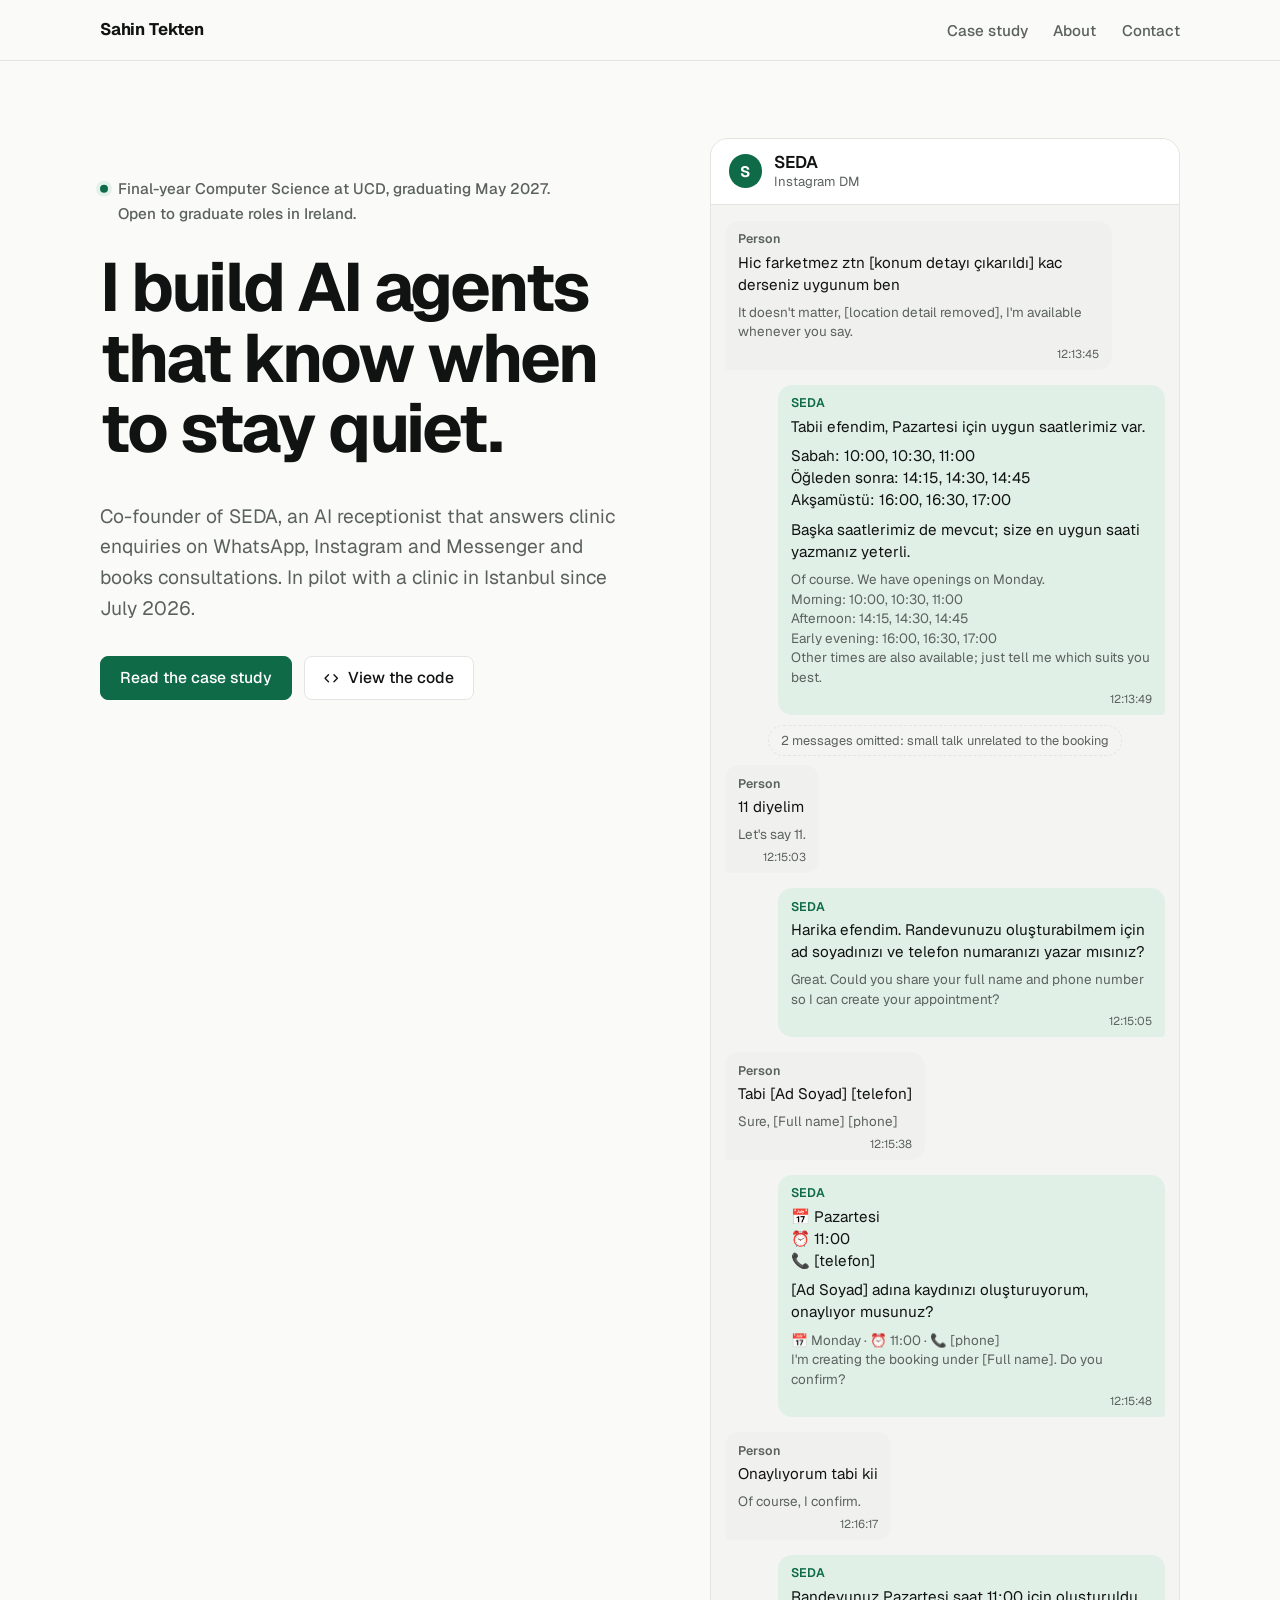
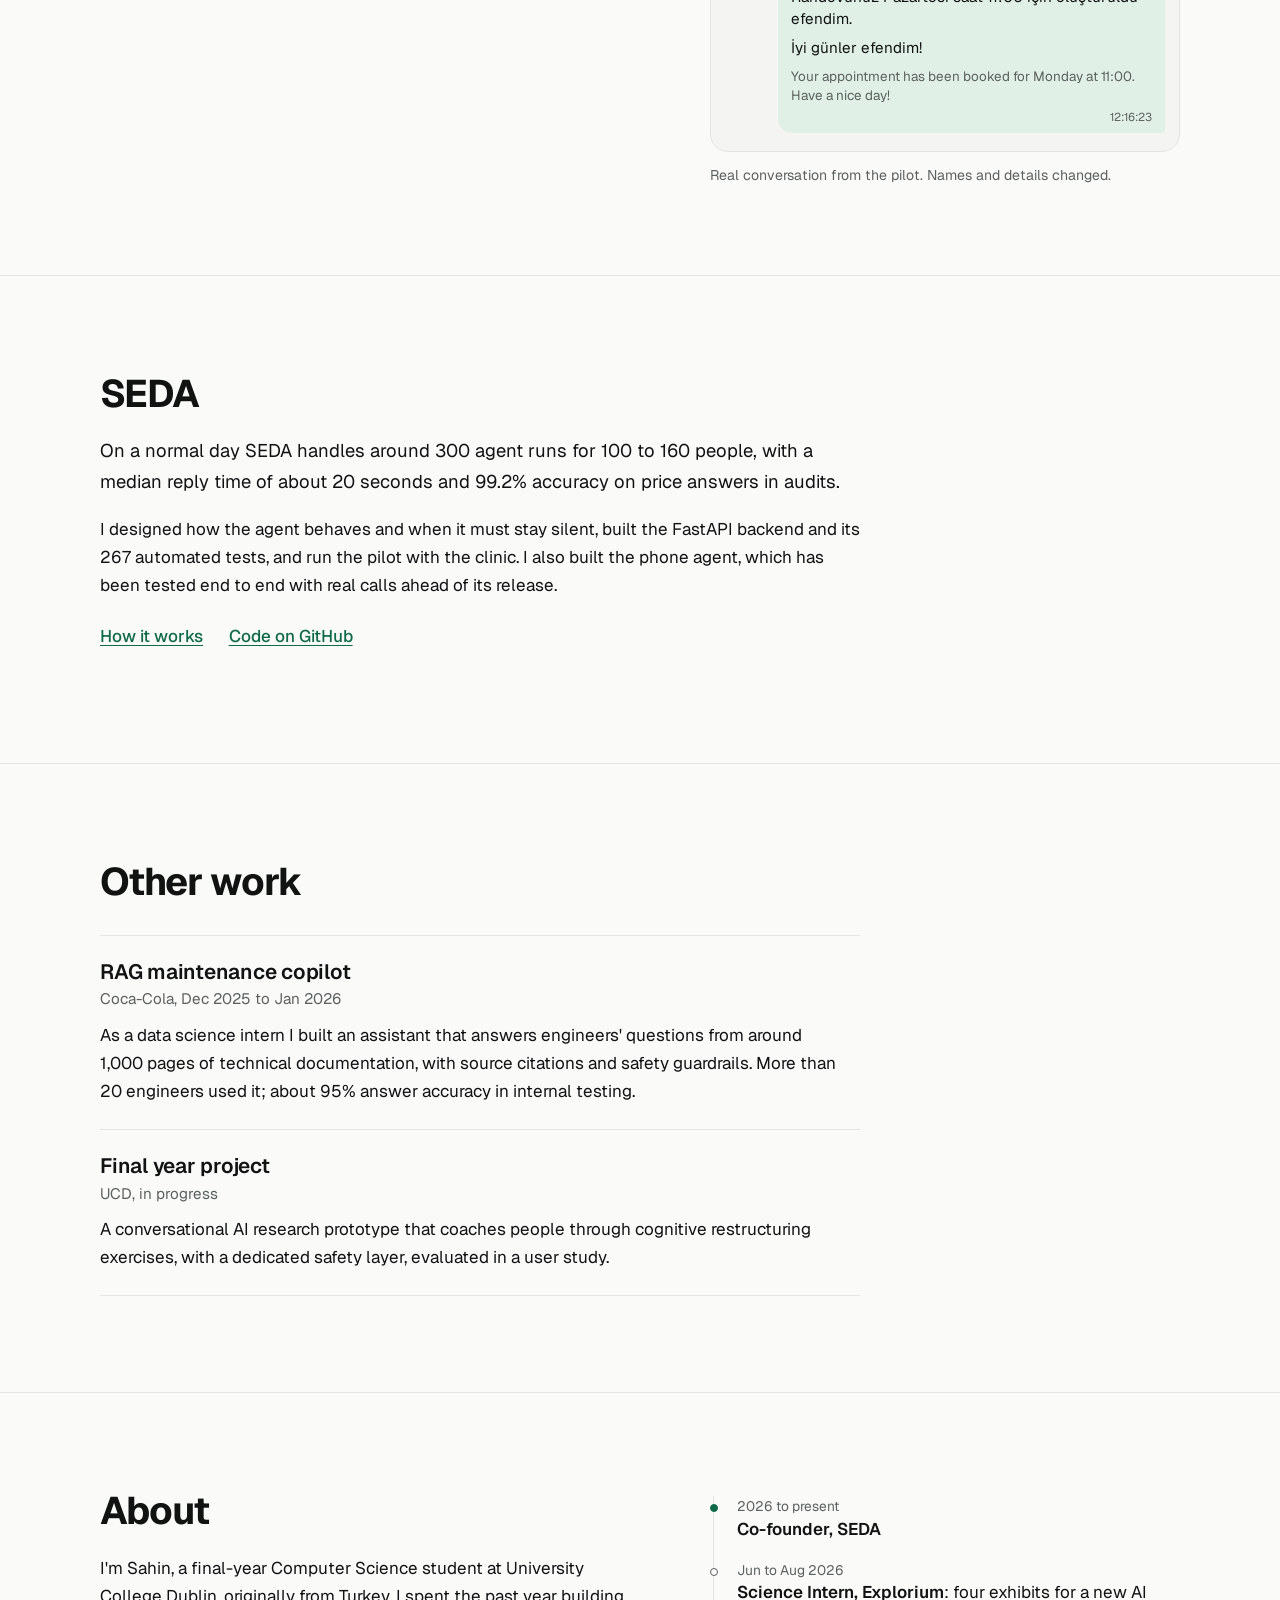
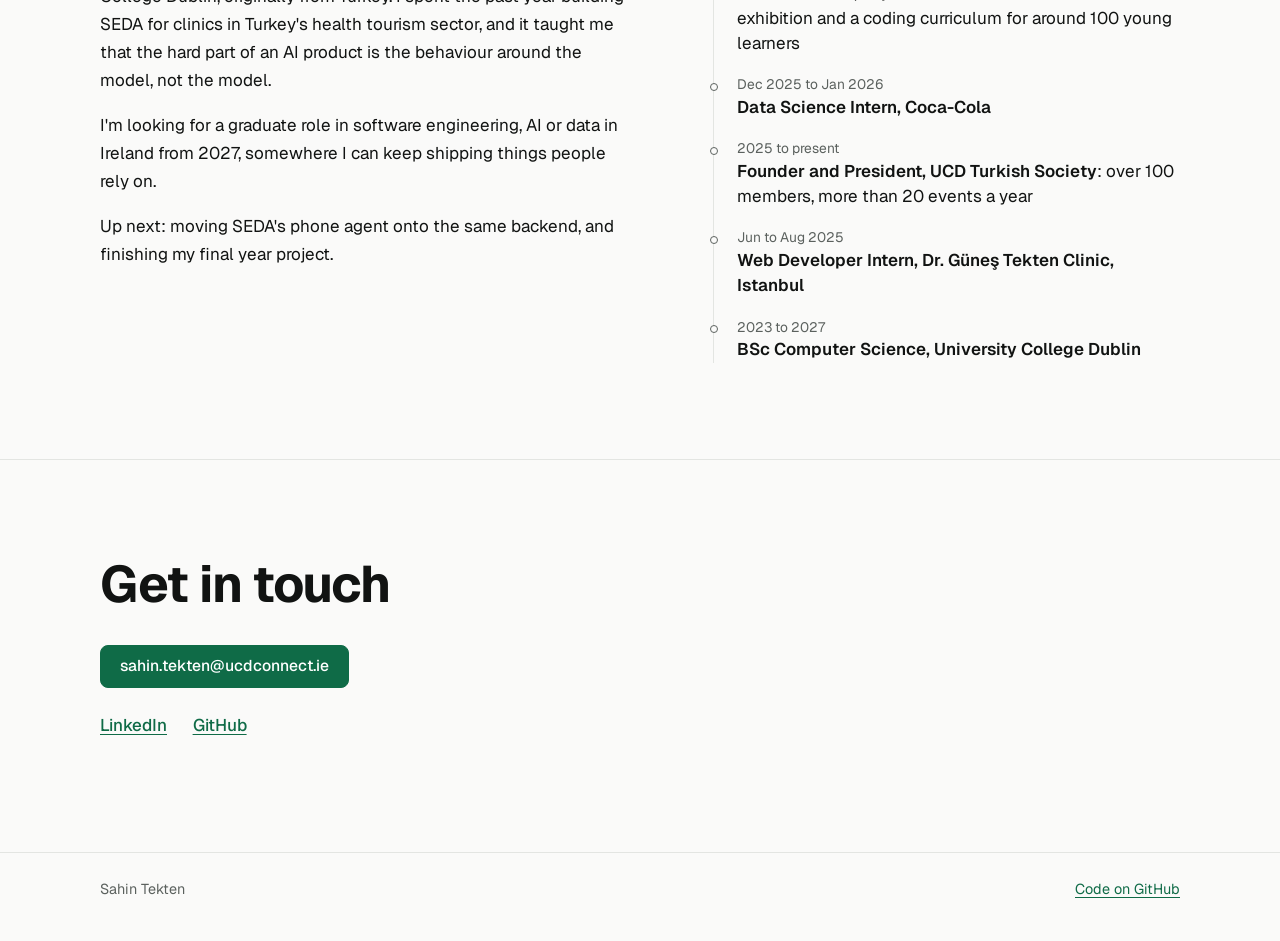
==== commit 847be095: "Rebuild portfolio, product-led" ====
--- a/index.html
+++ b/index.html
@@ -3,14 +3,14 @@
 <head>
 <meta charset="utf-8">
 <meta name="viewport" content="width=device-width, initial-scale=1">
-<title>Sahin Tekten: AI agents that behave in production</title>
-<meta name="description" content="I'm a final-year Computer Science student at University College Dublin. For the past year I've co-founded SEDA, an AI receptionist that answers clinic enquiries on WhatsApp, Instagram and Messenger.">
+<title>Sahin Tekten: AI agents that know when to stay quiet</title>
+<meta name="description" content="Co-founder of SEDA, an AI receptionist that answers clinic enquiries on WhatsApp, Instagram and Messenger and books consultations.">
 <meta name="color-scheme" content="light dark">
-<meta name="theme-color" content="#F5F1EA" media="(prefers-color-scheme: light)">
-<meta name="theme-color" content="#161512" media="(prefers-color-scheme: dark)">
+<meta name="theme-color" content="#FAFAF9" media="(prefers-color-scheme: light)">
+<meta name="theme-color" content="#0D0F0E" media="(prefers-color-scheme: dark)">
 <link rel="preconnect" href="https://fonts.googleapis.com">
 <link rel="preconnect" href="https://fonts.gstatic.com" crossorigin>
-<link rel="stylesheet" href="https://fonts.googleapis.com/css2?family=IBM+Plex+Mono:wght@400;500&family=IBM+Plex+Sans:wght@400;500;600&family=Newsreader:opsz,wght@6..72,500&display=swap">
+<link rel="stylesheet" href="https://fonts.googleapis.com/css2?family=Geist:wght@400;500;600;700&display=swap">
 <link rel="stylesheet" href="styles.css">
 </head>
 <body id="top">
@@ -21,9 +21,8 @@
     <a class="wordmark" href="#top">Sahin Tekten</a>
     <nav class="site-nav" aria-label="Main">
       <ul>
-        <li><a href="ai-receptionist.html">Case study</a></li>
-        <li><a href="#work">Other work</a></li>
-        <li><a href="#experience">Experience</a></li>
+        <li><a href="/ai-receptionist.html">Case study</a></li>
+        <li><a href="#about">About</a></li>
         <li><a href="#contact">Contact</a></li>
       </ul>
     </nav>
@@ -34,170 +33,80 @@
 
   <section class="hero" aria-labelledby="hero-title">
     <div class="wrap hero-grid">
-      <div>
-        <p class="status">Graduating May 2027. Looking for graduate roles in software engineering, AI and data in Ireland.</p>
+      <div class="hero-copy">
+        <p class="status">Final-year Computer Science at UCD, graduating May 2027. Open to graduate roles in Ireland.</p>
         <h1 id="hero-title">I build AI agents that know when to stay quiet.</h1>
-        <p class="lead">I'm a final-year Computer Science student at University College Dublin. For the past year I've co-founded SEDA, an AI receptionist that answers clinic enquiries on WhatsApp, Instagram and Messenger.</p>
+        <p class="lead">Co-founder of SEDA, an AI receptionist that answers clinic enquiries on WhatsApp, Instagram and Messenger and books consultations. In pilot with a clinic in Istanbul since July 2026.</p>
         <div class="actions">
           <a class="btn btn-primary" href="ai-receptionist.html">Read the case study</a>
-          <a class="btn" href="https://github.com/sahintekten/seda-chat-router">
-            <svg viewBox="0 0 24 24" fill="none" stroke="currentColor" stroke-width="2" stroke-linecap="round" stroke-linejoin="round" aria-hidden="true"><path d="m8 7-5 5 5 5M16 7l5 5-5 5"/></svg>
-            View the code
-          </a>
-          <span class="text-links">
-            <a href="https://github.com/sahintekten">GitHub</a>
-            <a href="https://www.linkedin.com/in/sahintekten">LinkedIn</a>
-          </span>
+          <a class="btn" href="https://github.com/sahintekten/seda-chat-router"><svg viewBox="0 0 24 24" fill="none" stroke="currentColor" stroke-width="2" stroke-linecap="round" stroke-linejoin="round" aria-hidden="true"><path d="m8 7-5 5 5 5M16 7l5 5-5 5"/></svg>View the code</a>
         </div>
       </div>
-
-      <div class="trace" role="group" aria-labelledby="trace-title">
-        <h2 id="trace-title">How one message moves through SEDA (simplified)</h2>
-        <ol>
-          <li><span class="step">received</span><span>WhatsApp message from an ad</span></li>
-          <li><span class="step">merge</span><span>three quick messages into one turn</span></li>
-          <li class="gate"><span class="step">gate</span><span>staff has not taken over<span class="result">pass</span></span></li>
-          <li class="gate"><span class="step">gate</span><span>channel and page allowed<span class="result">pass</span></span></li>
-          <li><span class="step">context</span><span>matched to the campaign it came from</span></li>
-          <li class="agent"><span class="step">agent</span><span>check_availability()<span class="result">3 slots</span></span></li>
-          <li class="agent"><span class="step">agent</span><span>create_booking()<span class="result">confirmed</span></span></li>
-          <li class="reply"><span class="step">reply</span><span>sent to the person<span class="foot">Median reply time in the pilot: about 20 seconds</span></span></li>
-        </ol>
-      </div>
+      <figure class="chat">
+        <div class="chat-window">
+          <div class="chat-head"><span class="chat-avatar" aria-hidden="true">S</span><span class="chat-name">SEDA<span class="chat-channel">Instagram DM</span></span></div>
+          <ol class="chat-log">
+            <li class="msg msg-person"><span class="who">Person</span><div class="tr" lang="tr"><p>Hic farketmez ztn [konum detayı çıkarıldı] kac derseniz uygunum ben</p></div><p class="en">It doesn&#x27;t matter, [location detail removed], I&#x27;m available whenever you say.</p><time datetime="12:13:45">12:13:45</time></li>
+            <li class="msg msg-seda"><span class="who">SEDA</span><div class="tr" lang="tr"><p>Tabii efendim, Pazartesi için uygun saatlerimiz var.</p><p>Sabah: 10:00, 10:30, 11:00<br>Öğleden sonra: 14:15, 14:30, 14:45<br>Akşamüstü: 16:00, 16:30, 17:00</p><p>Başka saatlerimiz de mevcut; size en uygun saati yazmanız yeterli.</p></div><p class="en">Of course. We have openings on Monday.<br>Morning: 10:00, 10:30, 11:00<br>Afternoon: 14:15, 14:30, 14:45<br>Early evening: 16:00, 16:30, 17:00<br>Other times are also available; just tell me which suits you best.</p><time datetime="12:13:49">12:13:49</time></li>
+            <li class="chat-gap">2 messages omitted: small talk unrelated to the booking</li>
+            <li class="msg msg-person"><span class="who">Person</span><div class="tr" lang="tr"><p>11 diyelim</p></div><p class="en">Let&#x27;s say 11.</p><time datetime="12:15:03">12:15:03</time></li>
+            <li class="msg msg-seda"><span class="who">SEDA</span><div class="tr" lang="tr"><p>Harika efendim. Randevunuzu oluşturabilmem için ad soyadınızı ve telefon numaranızı yazar mısınız?</p></div><p class="en">Great. Could you share your full name and phone number so I can create your appointment?</p><time datetime="12:15:05">12:15:05</time></li>
+            <li class="msg msg-person"><span class="who">Person</span><div class="tr" lang="tr"><p>Tabi [Ad Soyad] [telefon]</p></div><p class="en">Sure, [Full name] [phone]</p><time datetime="12:15:38">12:15:38</time></li>
+            <li class="msg msg-seda"><span class="who">SEDA</span><div class="tr" lang="tr"><p>📅 Pazartesi<br>⏰ 11:00<br>📞 [telefon]</p><p>[Ad Soyad] adına kaydınızı oluşturuyorum, onaylıyor musunuz?</p></div><p class="en">📅 Monday · ⏰ 11:00 · 📞 [phone]<br>I&#x27;m creating the booking under [Full name]. Do you confirm?</p><time datetime="12:15:48">12:15:48</time></li>
+            <li class="msg msg-person"><span class="who">Person</span><div class="tr" lang="tr"><p>Onaylıyorum tabi kii</p></div><p class="en">Of course, I confirm.</p><time datetime="12:16:17">12:16:17</time></li>
+            <li class="msg msg-seda"><span class="who">SEDA</span><div class="tr" lang="tr"><p>Randevunuz Pazartesi saat 11:00 için oluşturuldu efendim.</p><p>İyi günler efendim!</p></div><p class="en">Your appointment has been booked for Monday at 11:00.<br>Have a nice day!</p><time datetime="12:16:23">12:16:23</time></li>
+          </ol>
+        </div>
+        <figcaption>Real conversation from the pilot. Names and details changed.</figcaption>
+      </figure>
     </div>
   </section>
 
-  <section class="proof" aria-labelledby="proof-title">
-    <div class="wrap">
-      <h2 id="proof-title" class="visually-hidden">SEDA in the live pilot</h2>
-      <dl>
-        <div><dt>Conversations handled a day</dt><dd>~300</dd></div>
-        <div><dt>Unique people a day</dt><dd>100–160</dd></div>
-        <div><dt>Median reply time</dt><dd>~20 s</dd></div>
-        <div><dt>Accuracy on price answers, audited</dt><dd>99.2%</dd></div>
-        <div><dt>Automated tests</dt><dd>267</dd></div>
-      </dl>
-      <p class="proof-note">All figures measured in the live pilot.</p>
-    </div>
-  </section>
-
-  <section class="section" id="seda" aria-labelledby="seda-title">
-    <div class="wrap section-head">
-      <div>
-        <h2 id="seda-title">SEDA, an AI receptionist for clinics</h2>
-        <p class="kicker">Co-founder and product lead, January 2026 to present</p>
-      </div>
-      <div class="seda-body">
-        <p>Clinics advertise on Instagram and Facebook, and the ads bring in more messages than staff can answer quickly. SEDA answers them, qualifies each person and books a free consultation, and hands the conversation to staff the moment they step in. It has been piloted with a cosmetic surgery clinic in Istanbul since July 2026.</p>
-        <p>I designed how the agent behaves: its prompts and knowledge base, and the safety gates that decide when it must stay silent. I also set up the testing and release discipline and led our production fixes. I built the backend in Python with FastAPI.</p>
-        <p>I also built the phone agent, which answers calls, books and cancels appointments, and has been tested end to end with real calls ahead of its release.</p>
-        <p class="stack">FastAPI, PostgreSQL, Docker, Retell AI, GoHighLevel and the Meta APIs.</p>
-        <div class="actions">
-          <a class="btn btn-primary" href="ai-receptionist.html">Read how it works</a>
-          <a class="btn" href="https://github.com/sahintekten/seda-chat-router">
-            <svg viewBox="0 0 24 24" fill="none" stroke="currentColor" stroke-width="2" stroke-linecap="round" stroke-linejoin="round" aria-hidden="true"><path d="m8 7-5 5 5 5M16 7l5 5-5 5"/></svg>
-            View the code
-          </a>
-        </div>
-      </div>
+  <section class="section seda" id="seda" aria-labelledby="seda-title">
+    <div class="wrap narrow">
+      <h2 id="seda-title">SEDA</h2>
+      <p>On a normal day SEDA handles around 300 agent runs for 100 to 160 people, with a median reply time of about 20 seconds and 99.2% accuracy on price answers in audits.</p>
+      <p>I designed how the agent behaves and when it must stay silent, built the FastAPI backend and its 267 automated tests, and run the pilot with the clinic. I also built the phone agent, which has been tested end to end with real calls ahead of its release.</p>
+      <p class="links"><a href="ai-receptionist.html">How it works</a><a href="https://github.com/sahintekten/seda-chat-router">Code on GitHub</a></p>
     </div>
   </section>
 
   <section class="section" id="work" aria-labelledby="work-title">
-    <div class="wrap">
+    <div class="wrap narrow">
       <h2 id="work-title">Other work</h2>
-      <ul class="rows">
+      <ul class="work">
         <li>
-          <div class="meta"><span>Coca-Cola, Istanbul</span><span>Dec 2025 to Jan 2026</span></div>
-          <div>
-            <h3>RAG maintenance copilot</h3>
-            <p>As a data science intern I built an assistant that answers engineers' questions from around 1,000 pages of technical documentation. It cites its sources, follows troubleshooting logic and has guardrails for unsafe answers. More than 20 engineers used it, and it reached about 95% answer accuracy in internal testing.</p>
-          </div>
+          <h3>RAG maintenance copilot</h3>
+          <p class="meta">Coca-Cola, Dec 2025 to Jan 2026</p>
+          <p>As a data science intern I built an assistant that answers engineers' questions from around 1,000 pages of technical documentation, with source citations and safety guardrails. More than 20 engineers used it; about 95% answer accuracy in internal testing.</p>
         </li>
         <li>
-          <div class="meta"><span>Final year project, UCD</span><span>Sep 2026 to present</span></div>
-          <div>
-            <h3>Conversational AI for practising cognitive restructuring</h3>
-            <p>A non-clinical research prototype that coaches people through cognitive restructuring exercises using Socratic questioning, with a dedicated safety layer. I'll evaluate it through a user study.</p>
-          </div>
-        </li>
-        <li>
-          <div class="meta"><span>UCD, team of three</span><span>Jan to Apr 2024</span></div>
-          <div>
-            <h3>HexOust board game</h3>
-            <p>A board game engine in Java with an MVC architecture, AI opponents and saved game state. Code will be published here soon.</p>
-          </div>
+          <h3>Final year project</h3>
+          <p class="meta">UCD, in progress</p>
+          <p>A conversational AI research prototype that coaches people through cognitive restructuring exercises, with a dedicated safety layer, evaluated in a user study.</p>
         </li>
       </ul>
     </div>
   </section>
 
-  <section class="section" id="experience" aria-labelledby="experience-title">
-    <div class="wrap">
-      <h2 id="experience-title">Experience</h2>
-      <ol class="rows timeline">
-        <li>
-          <div class="meta">Sep 2026 to present</div>
-          <div>
-            <h3>Final year, BSc Computer Science</h3>
-            <p>University College Dublin, graduating May 2027</p>
-          </div>
-        </li>
-        <li>
-          <div class="meta">Jun to Aug 2026</div>
-          <div>
-            <h3>Science Intern, Explorium</h3>
-            <p>Designed four interactive exhibits for a new AI exhibition and a coding curriculum delivered to around 100 young learners.</p>
-          </div>
-        </li>
-        <li>
-          <div class="meta">Jan 2026 to present</div>
-          <div>
-            <h3>Co-founder, SEDA</h3>
-            <p>AI receptionist for clinics, described above.</p>
-          </div>
-        </li>
-        <li>
-          <div class="meta">Dec 2025 to Jan 2026</div>
-          <div>
-            <h3>Data Science Intern, Coca-Cola</h3>
-            <p>Built the RAG maintenance copilot.</p>
-          </div>
-        </li>
-        <li>
-          <div class="meta">Sep 2025 to present</div>
-          <div>
-            <h3>Founder and President, UCD Turkish Society</h3>
-            <p>Started UCD's first Turkish student society; over 100 members and more than 20 events a year.</p>
-          </div>
-        </li>
-        <li>
-          <div class="meta">Jun to Aug 2025</div>
-          <div>
-            <h3>Web Developer Intern, Dr. Güneş Tekten Clinic, Istanbul</h3>
-            <p>Built and maintained the clinic's website and connected a CRM to automate onboarding and appointments.</p>
-          </div>
-        </li>
-      </ol>
-    </div>
-  </section>
-
-  <section class="section" id="skills" aria-labelledby="skills-title">
-    <div class="wrap">
-      <h2 id="skills-title">Skills</h2>
-      <div class="skills">
-        <div>
-          <h3>Languages</h3>
-          <p>Python, Java, JavaScript, SQL, C, C++, HTML and CSS</p>
-        </div>
-        <div>
-          <h3>Tools</h3>
-          <p>FastAPI, PostgreSQL, Docker, Git, Firebase, Google Cloud Platform</p>
-        </div>
-        <div>
-          <h3>AI and systems</h3>
-          <p>LLM agents, RAG, conversational and voice AI, safety guardrails, REST APIs, multi-tenant SaaS</p>
-        </div>
+  <section class="section" id="about" aria-labelledby="about-title">
+    <div class="wrap about-grid">
+      <div>
+        <h2 id="about-title">About</h2>
+        <p>I'm Sahin, a final-year Computer Science student at University College Dublin, originally from Turkey. I spent the past year building SEDA for clinics in Turkey's health tourism sector, and it taught me that the hard part of an AI product is the behaviour around the model, not the model.</p>
+        <p>I'm looking for a graduate role in software engineering, AI or data in Ireland from 2027, somewhere I can keep shipping things people rely on.</p>
+        <p>Up next: moving SEDA's phone agent onto the same backend, and finishing my final year project.</p>
+      </div>
+      <div>
+        <h3 class="visually-hidden">Timeline</h3>
+        <ol class="timeline">
+          <li><span class="when">2026 to present</span><span class="role">Co-founder, SEDA</span></li>
+          <li><span class="when">Jun to Aug 2026</span><span class="role">Science Intern, Explorium</span>: four exhibits for a new AI exhibition and a coding curriculum for around 100 young learners</li>
+          <li><span class="when">Dec 2025 to Jan 2026</span><span class="role">Data Science Intern, Coca-Cola</span></li>
+          <li><span class="when">2025 to present</span><span class="role">Founder and President, UCD Turkish Society</span>: over 100 members, more than 20 events a year</li>
+          <li><span class="when">Jun to Aug 2025</span><span class="role">Web Developer Intern, Dr. Güneş Tekten Clinic, Istanbul</span></li>
+          <li><span class="when">2023 to 2027</span><span class="role">BSc Computer Science, University College Dublin</span></li>
+        </ol>
       </div>
     </div>
   </section>
@@ -205,12 +114,10 @@
   <section class="section contact" id="contact" aria-labelledby="contact-title">
     <div class="wrap">
       <h2 id="contact-title">Get in touch</h2>
-      <p>The quickest way to reach me is email.</p>
-      <p><a class="email" href="mailto:sahin.tekten@ucdconnect.ie">sahin.tekten@ucdconnect.ie</a></p>
       <div class="actions">
-        <a class="btn" href="https://www.linkedin.com/in/sahintekten">LinkedIn</a>
-        <a class="btn" href="https://github.com/sahintekten">GitHub</a>
+        <a class="btn btn-primary" href="mailto:sahin.tekten@ucdconnect.ie">sahin.tekten@ucdconnect.ie</a>
       </div>
+      <p class="links"><a href="https://www.linkedin.com/in/sahintekten">LinkedIn</a><a href="https://github.com/sahintekten">GitHub</a></p>
     </div>
   </section>
 
@@ -219,7 +126,7 @@
 <footer class="site-footer">
   <div class="wrap">
     <p>Sahin Tekten</p>
-    <p><a href="https://github.com/sahintekten/seda-chat-router">View the SEDA code on GitHub</a></p>
+    <p><a href="https://github.com/sahintekten/seda-chat-router">Code on GitHub</a></p>
   </div>
 </footer>
 </body>
--- a/styles.css
+++ b/styles.css
@@ -1,42 +1,49 @@
 /* Sahin Tekten — portfolio
-   Two meaningful colours: green = the agent speaks, amber = a gate keeps it silent. */
+   One accent (green) for the agent and actions; amber only where a person or a gate takes over. */
 
 :root {
-  --paper: #F5F1EA;
-  --surface: #FBF9F5;
-  --ink: #1C1B18;
-  --ink-2: #5A564F;
-  --rule: #DCD5C9;
-  --rule-strong: #1C1B18;
-  --green: #1D6A51;
-  --green-soft: #DCEBE2;
-  --amber: #965A00;
-  --amber-soft: #F6E7CD;
-  --on-green: #FBF9F5;
-
-  --serif: "Newsreader", "Iowan Old Style", Georgia, serif;
-  --sans: "IBM Plex Sans", system-ui, -apple-system, "Segoe UI", sans-serif;
-  --mono: "IBM Plex Mono", ui-monospace, "SFMono-Regular", Menlo, monospace;
-
+  --bg: #FAFAF9;
+  --surface: #FFFFFF;
+  --text: #111312;
+  --muted: #5B615E;
+  --line: #E3E5E2;
+  --line-strong: #111312;
+  --accent: #0F6B47;
+  --accent-hover: #0B5538;
+  --accent-soft: #E4F1EA;
+  --on-accent: #FFFFFF;
+  --amber: #8A5600;
+  --amber-soft: #FAEED8;
+  --bubble-person: #F0F1EF;
+  --bubble-seda: #E1F0E7;
+  --bubble-staff: #F8EBD3;
+  --chat-bg: #F4F5F3;
+
+  --font: "Geist", system-ui, -apple-system, "Segoe UI", Roboto, sans-serif;
   --measure: 68ch;
-  --gutter: clamp(20px, 4vw, 48px);
-  --max: 1280px;
+  --gutter: clamp(20px, 4vw, 40px);
+  --max: 1160px;
   color-scheme: light dark;
 }
 
 @media (prefers-color-scheme: dark) {
   :root {
-    --paper: #161512;
-    --surface: #1E1C18;
-    --ink: #ECE7DE;
-    --ink-2: #A9A296;
-    --rule: #34312A;
-    --rule-strong: #ECE7DE;
-    --green: #7CC5A5;
-    --green-soft: #1C3229;
-    --amber: #E6AA4C;
-    --amber-soft: #3A2C14;
-    --on-green: #161512;
+    --bg: #0D0F0E;
+    --surface: #151817;
+    --text: #ECEFED;
+    --muted: #A2A9A5;
+    --line: #262B29;
+    --line-strong: #ECEFED;
+    --accent: #5EC496;
+    --accent-hover: #7FD4AD;
+    --accent-soft: #12301F;
+    --on-accent: #0D0F0E;
+    --amber: #E6AE55;
+    --amber-soft: #33280F;
+    --bubble-person: #1E2221;
+    --bubble-seda: #143024;
+    --bubble-staff: #33280F;
+    --chat-bg: #111413;
   }
 }
 
@@ -46,273 +53,205 @@
 
 body {
   margin: 0;
-  background: var(--paper);
-  color: var(--ink);
-  font: 400 1.0625rem/1.65 var(--sans);
+  background: var(--bg);
+  color: var(--text);
+  font: 400 1.0625rem/1.65 var(--font);
+  font-feature-settings: "tnum" 0;
   overflow-wrap: break-word;
-  text-rendering: optimizeLegibility;
-}
-
-h1, h2, h3, h4 {
-  font-family: var(--serif);
-  font-weight: 500;
-  line-height: 1.12;
-  letter-spacing: -0.012em;
-  margin: 0 0 0.5em;
-  text-wrap: balance;
-  font-optical-sizing: auto;
-}
-h1 { font-size: clamp(2.6rem, 6.4vw, 5.1rem); letter-spacing: -0.025em; line-height: 1.02; }
-h2 { font-size: clamp(1.9rem, 3.6vw, 2.75rem); }
-h3 { font-size: clamp(1.3rem, 2vw, 1.55rem); }
-h4 { font-size: 1.2rem; }
+}
+
+h1, h2, h3 { line-height: 1.12; margin: 0 0 0.55em; text-wrap: balance; }
+h1 { font-size: clamp(2.5rem, 5.6vw, 4.25rem); font-weight: 700; letter-spacing: -0.035em; line-height: 1.04; }
+h2 { font-size: clamp(1.75rem, 3.2vw, 2.4rem); font-weight: 700; letter-spacing: -0.025em; }
+h3 { font-size: 1.3rem; font-weight: 600; letter-spacing: -0.012em; }
 
 p { margin: 0 0 1em; max-width: var(--measure); }
 strong { font-weight: 600; }
 
-a { color: var(--green); text-decoration-thickness: 1px; text-underline-offset: 0.2em; }
-a:hover { text-decoration-thickness: 2px; }
-
-:focus-visible {
-  outline: 2px solid var(--green);
-  outline-offset: 3px;
-  border-radius: 2px;
-}
+a { color: var(--accent); text-decoration-thickness: 1px; text-underline-offset: 0.2em; }
+a:hover { color: var(--accent-hover); text-decoration-thickness: 2px; }
+
+:focus-visible { outline: 2px solid var(--accent); outline-offset: 3px; border-radius: 3px; }
 
 .skip-link {
   position: absolute; left: var(--gutter); top: -100px; z-index: 20;
-  background: var(--ink); color: var(--paper);
-  padding: 0.6em 1em; font-weight: 600; text-decoration: none;
+  background: var(--text); color: var(--bg); padding: 0.6em 1em; font-weight: 600; text-decoration: none;
 }
 .skip-link:focus { top: 12px; }
 
-.visually-hidden {
-  position: absolute; width: 1px; height: 1px; overflow: hidden;
-  clip: rect(0 0 0 0); white-space: nowrap;
-}
+.visually-hidden { position: absolute; width: 1px; height: 1px; overflow: hidden; clip: rect(0 0 0 0); white-space: nowrap; }
 
 .wrap { max-width: var(--max); margin: 0 auto; padding: 0 var(--gutter); }
 
 /* ---------- Header ---------- */
-.site-header { border-bottom: 1px solid var(--rule); }
+.site-header { border-bottom: 1px solid var(--line); background: var(--bg); }
 .site-header .wrap {
   display: flex; flex-wrap: wrap; align-items: center; justify-content: space-between;
-  gap: 0.6rem 2rem; padding-top: 1.1rem; padding-bottom: 1.1rem;
-}
-.wordmark {
-  font-family: var(--serif); font-size: 1.35rem; font-weight: 500;
-  color: var(--ink); text-decoration: none; letter-spacing: -0.01em;
-}
-.site-nav ul { list-style: none; margin: 0; padding: 0; display: flex; flex-wrap: wrap; gap: 0.3rem 1.6rem; }
-.site-nav a { color: var(--ink-2); text-decoration: none; font-size: 0.95rem; font-weight: 500; }
-.site-nav a:hover, .site-nav a[aria-current="page"] { color: var(--ink); text-decoration: underline; }
+  gap: 0.5rem 2rem; padding-top: 1rem; padding-bottom: 1rem;
+}
+.wordmark { font-weight: 700; font-size: 1.05rem; letter-spacing: -0.01em; color: var(--text); text-decoration: none; }
+.site-nav ul { list-style: none; margin: 0; padding: 0; display: flex; flex-wrap: wrap; gap: 0.25rem 1.6rem; }
+.site-nav a { color: var(--muted); text-decoration: none; font-weight: 500; font-size: 0.95rem; }
+.site-nav a:hover, .site-nav a[aria-current="page"] { color: var(--text); }
+.site-nav a[aria-current="page"] { text-decoration: underline; text-underline-offset: 0.35em; }
 
 main { display: block; }
 main:focus { outline: none; }
 
-/* ---------- Buttons and links ---------- */
-.actions { display: flex; flex-wrap: wrap; align-items: center; gap: 0.75rem 1rem; margin-top: 2rem; }
+/* ---------- Buttons ---------- */
+.actions { display: flex; flex-wrap: wrap; align-items: center; gap: 0.75rem; margin-top: 2rem; }
 .btn {
-  display: inline-flex; align-items: center; gap: 0.5em;
-  padding: 0.78em 1.25em; border-radius: 999px;
-  border: 1.5px solid var(--ink); color: var(--ink); background: transparent;
-  font-weight: 500; font-size: 0.98rem; line-height: 1.2; text-decoration: none;
-  transition: background-color 0.15s ease, color 0.15s ease;
-}
-.btn:hover { background: var(--ink); color: var(--paper); }
-.btn-primary { background: var(--green); border-color: var(--green); color: var(--on-green); }
-.btn-primary:hover { background: var(--ink); border-color: var(--ink); color: var(--paper); }
+  display: inline-flex; align-items: center; gap: 0.5em; padding: 0.72em 1.2em; border-radius: 8px;
+  border: 1px solid var(--line); background: var(--surface); color: var(--text);
+  font: 500 0.98rem/1.2 var(--font); text-decoration: none;
+  transition: background-color 0.15s ease, border-color 0.15s ease;
+}
+.btn:hover { color: var(--text); border-color: var(--text); text-decoration: none; }
+.btn-primary { background: var(--accent); border-color: var(--accent); color: var(--on-accent); }
+.btn-primary:hover { background: var(--accent-hover); border-color: var(--accent-hover); color: var(--on-accent); }
 .btn svg { width: 1.05em; height: 1.05em; flex: none; }
-.text-links { display: flex; gap: 1.2rem; font-weight: 500; }
+.links { display: flex; flex-wrap: wrap; gap: 0.5rem 1.6rem; margin-top: 1.4rem; font-weight: 500; }
 
 /* ---------- Home: hero ---------- */
-.hero { padding: clamp(3rem, 8vw, 6.5rem) 0 clamp(2.5rem, 6vw, 4.5rem); }
+.hero { padding: clamp(2.5rem, 6vw, 5rem) 0 clamp(3rem, 7vw, 5.5rem); }
 .hero-grid {
-  display: grid; grid-template-columns: minmax(0, 7fr) minmax(0, 5fr);
-  gap: clamp(2.5rem, 5vw, 5rem); align-items: center;
-}
+  display: grid; grid-template-columns: minmax(0, 1fr) minmax(0, 470px);
+  gap: clamp(2.5rem, 6vw, 5.5rem); align-items: start;
+}
+.hero-copy { position: sticky; top: 2.5rem; padding-top: clamp(0rem, 3vw, 2.5rem); }
 .status {
-  display: inline-flex; align-items: baseline; gap: 0.6em;
-  font-size: 0.95rem; color: var(--ink-2); margin: 0 0 1.6rem; max-width: 52ch;
+  display: flex; align-items: baseline; gap: 0.65em; margin: 0 0 1.6rem;
+  font-size: 0.95rem; font-weight: 500; color: var(--muted); max-width: 46ch;
 }
 .status::before {
-  content: ""; flex: none; width: 0.55em; height: 0.55em; border-radius: 50%;
-  background: var(--green); transform: translateY(-0.05em);
-}
-.hero h1 { max-width: 13ch; margin-bottom: 0.45em; }
-.lead { font-size: clamp(1.12rem, 1.6vw, 1.3rem); line-height: 1.55; max-width: 46ch; }
-
-/* The message trace: the site's signature element */
-.trace {
-  background: var(--surface); border: 1px solid var(--rule); border-radius: 14px;
-  padding: 1.5rem 1.5rem 1.35rem; font-family: var(--mono); font-size: 0.83rem; line-height: 1.5;
-  min-width: 0;
-}
-.trace h2 {
-  font-family: var(--mono); font-size: 0.83rem; font-weight: 400; letter-spacing: 0;
-  color: var(--ink-2); margin: 0 0 1.1rem;
-}
-.trace ol { list-style: none; margin: 0; padding: 0; }
-.trace li {
-  position: relative; display: grid; grid-template-columns: 8.5ch minmax(0, 1fr);
-  column-gap: 0.7rem; padding: 0 0 0.8rem 1.65rem;
-  animation: trace-in 0.45s ease-out both;
-}
-.trace li:last-child { padding-bottom: 0; }
-.trace li:not(:last-child)::after {
-  content: ""; position: absolute; left: 5px; width: 1.5px;
-  top: calc(0.45em + 5px); bottom: calc(-0.45em - 5px);
-  background: var(--ink-2); opacity: 0.35;
-}
-.trace li::before {
-  content: ""; position: absolute; z-index: 1; left: 1px; top: 0.45em;
-  width: 9px; height: 9px; border-radius: 50%;
-  background: var(--surface); border: 1.5px solid var(--ink-2);
-}
-.trace .step { color: var(--ink-2); }
-.trace .result { margin-left: 0.6ch; font-weight: 500; white-space: nowrap; }
-.trace .gate::before { border-radius: 1.5px; background: var(--amber); border-color: var(--amber); }
-.trace .gate .result { color: var(--amber); }
-.trace .agent::before { background: var(--green); border-color: var(--green); }
-.trace .agent .result { color: var(--green); }
-.trace .reply::before { background: var(--ink); border-color: var(--ink); }
-.trace .foot { display: block; color: var(--ink-2); margin-top: 0.25rem; }
-.trace li:nth-child(1) { animation-delay: 0.15s; }
-.trace li:nth-child(2) { animation-delay: 0.45s; }
-.trace li:nth-child(3) { animation-delay: 0.75s; }
-.trace li:nth-child(4) { animation-delay: 1.05s; }
-.trace li:nth-child(5) { animation-delay: 1.35s; }
-.trace li:nth-child(6) { animation-delay: 1.65s; }
-.trace li:nth-child(7) { animation-delay: 1.95s; }
-.trace li:nth-child(8) { animation-delay: 2.25s; }
-@keyframes trace-in { from { opacity: 0; transform: translateY(4px); } to { opacity: 1; transform: none; } }
-@media (prefers-reduced-motion: reduce) { .trace li { animation: none; } }
-
-/* ---------- Home: proof strip ---------- */
-.proof { border-top: 2px solid var(--rule-strong); border-bottom: 1px solid var(--rule); }
-.proof dl {
-  display: grid; grid-template-columns: repeat(5, minmax(0, 1fr));
-  margin: 0; padding: 1.6rem 0 1.4rem;
-}
-.proof dl > div { display: flex; flex-direction: column; padding: 0 1.4rem; border-left: 1px solid var(--rule); }
-.proof dl > div:first-child { padding-left: 0; border-left: 0; }
-.proof dt { font-size: 0.9rem; color: var(--ink-2); line-height: 1.35; }
-.proof dd {
-  margin: 0 0 0.35rem; order: -1; font-family: var(--serif); font-weight: 500;
-  font-size: clamp(2rem, 3.4vw, 2.9rem); line-height: 1; letter-spacing: -0.02em;
-  font-variant-numeric: lining-nums tabular-nums;
-}
-.proof-note { font-size: 0.88rem; color: var(--ink-2); padding: 0 0 1.4rem; margin: 0; }
+  content: ""; flex: none; width: 0.55em; height: 0.55em; border-radius: 50%; background: var(--accent);
+  box-shadow: 0 0 0 4px var(--accent-soft); transform: translateY(-0.08em);
+}
+.hero h1 { max-width: 12.5ch; }
+.lead { font-size: clamp(1.1rem, 1.5vw, 1.25rem); line-height: 1.6; color: var(--muted); max-width: 44ch; }
+
+/* ---------- Conversation component ---------- */
+.chat { margin: 0; min-width: 0; }
+.chat-window {
+  background: var(--chat-bg); border: 1px solid var(--line); border-radius: 18px; overflow: hidden;
+}
+.chat-head {
+  display: flex; align-items: center; gap: 0.75rem; padding: 0.85rem 1.1rem;
+  background: var(--surface); border-bottom: 1px solid var(--line);
+}
+.chat-avatar {
+  flex: none; width: 2.1rem; height: 2.1rem; border-radius: 50%; display: grid; place-items: center;
+  background: var(--accent); color: var(--on-accent); font-weight: 700; font-size: 0.95rem;
+}
+.chat-name { font-weight: 600; line-height: 1.25; }
+.chat-channel { display: block; font-size: 0.82rem; color: var(--muted); font-weight: 400; }
+.chat-log { list-style: none; margin: 0; padding: 1rem 0.9rem 1.1rem; display: flex; flex-direction: column; gap: 0.6rem; }
+
+.msg {
+  max-width: 88%; padding: 0.6rem 0.8rem 0.45rem; border-radius: 14px; position: relative;
+  font-size: 0.95rem; line-height: 1.45;
+}
+.msg-person { align-self: flex-start; background: var(--bubble-person); border-bottom-left-radius: 4px; }
+.msg-seda { align-self: flex-end; background: var(--bubble-seda); border-bottom-right-radius: 4px; }
+.msg-staff { align-self: flex-end; background: var(--bubble-staff); border-bottom-right-radius: 4px; }
+.msg + .msg-person, .msg-person + .msg { margin-top: 0.35rem; }
+.who { display: block; font-size: 0.78rem; font-weight: 600; margin-bottom: 0.2rem; color: var(--muted); }
+.msg-seda .who { color: var(--accent); }
+.msg-staff .who { color: var(--amber); }
+.tr { margin: 0; }
+.tr p { margin: 0 0 0.5em; max-width: none; }
+.tr p:last-child { margin-bottom: 0; }
+.en { margin: 0.45rem 0 0; font-size: 0.84rem; line-height: 1.45; color: var(--muted); max-width: none; }
+.bubble-note { display: block; font-size: 0.8rem; color: var(--muted); font-style: italic; margin-bottom: 0.25rem; }
+.msg time {
+  display: block; text-align: right; font-size: 0.72rem; color: var(--muted);
+  margin-top: 0.25rem; font-variant-numeric: tabular-nums;
+}
+.chat-gap {
+  align-self: center; font-size: 0.8rem; color: var(--muted); padding: 0.25rem 0.75rem;
+  border: 1px dashed var(--line); border-radius: 999px; text-align: center; max-width: 92%;
+}
+.chat figcaption, .chat-caption { margin-top: 0.75rem; font-size: 0.88rem; color: var(--muted); }
 
 /* ---------- Sections ---------- */
-.section { padding: clamp(3.5rem, 8vw, 6.5rem) 0; }
-.section + .section { border-top: 1px solid var(--rule); }
-
-.section-head {
-  display: grid; grid-template-columns: minmax(0, 4fr) minmax(0, 8fr);
-  gap: 2rem clamp(2rem, 5vw, 5rem); align-items: start;
-}
-.section-head h2 { margin: 0; }
-.kicker { font-size: 0.95rem; color: var(--ink-2); margin: 0.6rem 0 0; }
-
-.seda-body > p:first-child { font-size: 1.15rem; }
-.stack { color: var(--ink-2); font-size: 0.97rem; }
-
-/* Work and experience rows */
-.rows { list-style: none; margin: 2.6rem 0 0; padding: 0; border-top: 1px solid var(--rule-strong); }
-.rows > li {
-  display: grid; grid-template-columns: minmax(0, 4fr) minmax(0, 8fr);
-  gap: 0.5rem clamp(2rem, 5vw, 5rem); padding: 1.9rem 0; border-bottom: 1px solid var(--rule);
-}
-.rows .meta { color: var(--ink-2); font-size: 0.95rem; line-height: 1.5; }
-.rows .meta span { display: block; }
-.rows h3 { margin-bottom: 0.35rem; }
-.rows p { margin: 0; }
-.rows .org { color: var(--ink-2); }
-
-.timeline > li { padding: 1.4rem 0; }
-.timeline h3 { font-size: 1.25rem; }
-
-.skills {
-  display: grid; grid-template-columns: repeat(3, minmax(0, 1fr));
-  gap: 2rem clamp(2rem, 4vw, 3.5rem); margin: 2.6rem 0 0;
-  border-top: 1px solid var(--rule-strong); padding-top: 1.6rem;
-}
-.skills h3 { font-size: 1.2rem; margin-bottom: 0.4rem; }
-.skills p { margin: 0; color: var(--ink-2); }
-
-/* Contact */
-.contact h2 { font-size: clamp(2.4rem, 5.5vw, 4.2rem); letter-spacing: -0.025em; }
-.contact .email {
-  font-family: var(--serif); font-size: clamp(1.4rem, 3vw, 2.1rem);
-  color: var(--ink); text-decoration-color: var(--green); text-decoration-thickness: 2px;
-}
-.contact .email:hover { color: var(--green); }
-
-.site-footer { border-top: 1px solid var(--rule); padding: 1.8rem 0 2.6rem; color: var(--ink-2); font-size: 0.9rem; }
-.site-footer .wrap { display: flex; flex-wrap: wrap; justify-content: space-between; gap: 0.6rem 2rem; }
+.section { padding: clamp(3.5rem, 8vw, 6rem) 0; border-top: 1px solid var(--line); }
+.narrow > * { max-width: 760px; }
+
+.seda p:first-of-type { font-size: 1.15rem; }
+
+.work { list-style: none; margin: 2rem 0 0; padding: 0; }
+.work li { padding: 1.5rem 0; border-top: 1px solid var(--line); }
+.work li:last-child { border-bottom: 1px solid var(--line); }
+.work h3 { margin-bottom: 0.2rem; }
+.work .meta { color: var(--muted); font-size: 0.95rem; margin: 0 0 0.6rem; }
+.work p:last-child { margin-bottom: 0; }
+
+.about-grid { display: grid; grid-template-columns: minmax(0, 1.15fr) minmax(0, 1fr); gap: clamp(2.5rem, 6vw, 5rem); }
+.timeline { list-style: none; margin: 0.4rem 0 0; padding: 0; border-left: 1px solid var(--line); }
+.timeline li { position: relative; padding: 0 0 1.1rem 1.4rem; line-height: 1.5; }
+.timeline li:last-child { padding-bottom: 0; }
+.timeline li::before {
+  content: ""; position: absolute; left: -4.5px; top: 0.5em; width: 8px; height: 8px; border-radius: 50%;
+  background: var(--bg); border: 1.5px solid var(--muted);
+}
+.timeline li:first-child::before { background: var(--accent); border-color: var(--accent); }
+.timeline .when { display: block; font-size: 0.86rem; color: var(--muted); font-variant-numeric: tabular-nums; }
+.timeline .role { font-weight: 600; }
+
+.contact h2 { font-size: clamp(2rem, 4.5vw, 3.2rem); }
+
+.site-footer { border-top: 1px solid var(--line); padding: 1.6rem 0 2.4rem; color: var(--muted); font-size: 0.9rem; }
+.site-footer .wrap { display: flex; flex-wrap: wrap; justify-content: space-between; gap: 0.5rem 2rem; }
 .site-footer p { margin: 0; }
 
 /* ---------- Case study ---------- */
-.case-hero { padding: clamp(2.2rem, 5vw, 4rem) 0 clamp(2.5rem, 5vw, 3.5rem); }
-.back { display: inline-block; font-weight: 500; margin-bottom: clamp(1.8rem, 4vw, 3rem); text-decoration: none; }
-.back:hover { text-decoration: underline; }
-.case-hero h1 { font-size: clamp(2.4rem, 5.6vw, 4.4rem); max-width: 16ch; }
-.lede { font-size: clamp(1.12rem, 1.6vw, 1.28rem); line-height: 1.55; max-width: 62ch; }
+.case-hero { padding: clamp(2.5rem, 6vw, 4.5rem) 0 clamp(2.5rem, 5vw, 3.5rem); }
+.case-hero h1 { font-size: clamp(2.3rem, 5vw, 3.6rem); max-width: 20ch; }
 
 .summary {
-  display: grid; grid-template-columns: repeat(4, minmax(0, 1fr)); gap: 1.4rem 2rem;
-  margin: 2.6rem 0 0; padding-top: 1.1rem; border-top: 2px solid var(--rule-strong);
-}
-.summary dt { color: var(--ink-2); font-size: 0.9rem; }
-.summary dd { margin: 0.15rem 0 0; font-weight: 500; }
-
-.case-layout {
-  display: grid; grid-template-columns: 180px minmax(0, 1fr);
-  gap: 3rem; align-items: start; max-width: 1360px;
-  border-top: 1px solid var(--rule);
-}
-.toc { position: sticky; top: 1.5rem; padding: 2.6rem 0 2rem; font-size: 0.93rem; }
-.toc h2 { font-family: var(--sans); font-size: 0.93rem; font-weight: 600; margin: 0 0 0.8rem; letter-spacing: 0; }
-.toc ol { list-style: none; margin: 0; padding: 0; border-left: 1px solid var(--rule); }
-.toc a { display: block; padding: 0.32rem 0 0.32rem 1rem; margin-left: -1px; border-left: 2px solid transparent; color: var(--ink-2); text-decoration: none; line-height: 1.35; }
-.toc a:hover { color: var(--ink); border-left-color: var(--ink); }
-.toc-mobile { display: none; }
-
-.chapter { padding: clamp(3rem, 6vw, 4.5rem) 0; scroll-margin-top: 1rem; }
-.chapter + .chapter { border-top: 1px solid var(--rule); }
-.chapter > h2 { margin-bottom: 0.7em; }
+  margin: 2rem 0 0; background: var(--surface); border: 1px solid var(--line); border-radius: 14px;
+  max-width: 860px;
+}
+.summary > div { display: grid; grid-template-columns: 8.5rem minmax(0, 1fr); gap: 1rem; padding: 0.95rem 1.3rem; }
+.summary > div + div { border-top: 1px solid var(--line); }
+.summary dt { font-weight: 600; }
+.summary dd { margin: 0; color: var(--muted); }
+
+.chapter { padding: clamp(3rem, 7vw, 5rem) 0; border-top: 1px solid var(--line); scroll-margin-top: 1rem; }
 .chapter h3 { margin-top: 2.6rem; }
-
-.steps { list-style: none; margin: 2rem 0 0; padding: 0; max-width: 74ch; }
-.steps li { display: grid; grid-template-columns: 2.4rem minmax(0, 1fr); gap: 1.1rem; padding: 0 0 1.25rem; }
-.steps .num {
-  width: 2.1rem; height: 2.1rem; border-radius: 50%; border: 1.5px solid var(--green);
-  color: var(--green); display: grid; place-items: center;
-  font: 500 0.95rem/1 var(--sans); font-variant-numeric: tabular-nums;
-}
-.steps .gate-step .num { border-radius: 4px; border-color: var(--amber); background: var(--amber-soft); color: var(--amber); }
-.steps p { margin: 0.25rem 0 0; }
-
-figure { margin: 2.8rem 0 0; }
-.diagram { background: var(--surface); border: 1px solid var(--rule); border-radius: 14px; padding: 0.5rem; }
+.chapter h3:first-of-type { margin-top: 2rem; }
+
+.convos { display: grid; grid-template-columns: repeat(3, minmax(0, 1fr)); gap: 2rem; margin-top: 2rem; align-items: start; }
+.convo h3 { margin: 0 0 0.25rem; font-size: 1.12rem; }
+.convo .source { font-size: 0.84rem; color: var(--muted); margin: 0 0 0.9rem; min-height: 3.9em; }
+
+.steps { list-style: none; margin: 2rem 0 0; padding: 0; counter-reset: step; max-width: 74ch; }
+.steps li { display: grid; grid-template-columns: 2rem minmax(0, 1fr); gap: 0.9rem; padding: 0.55rem 0; border-top: 1px solid var(--line); }
+.steps li:last-child { border-bottom: 1px solid var(--line); }
+.steps .num { font-weight: 600; color: var(--accent); font-variant-numeric: tabular-nums; }
+.steps .gate-step .num { color: var(--amber); }
+.steps p { margin: 0; }
+
+figure.diagram-figure { margin: 2.5rem 0 0; }
+.diagram { background: var(--surface); border: 1px solid var(--line); border-radius: 14px; padding: 0.5rem; }
 .diagram svg { display: block; width: 100%; height: auto; }
 .diagram-tall { display: none !important; max-width: 420px; margin: 0 auto; }
-figcaption { margin-top: 0.85rem; color: var(--ink-2); font-size: 0.92rem; max-width: var(--measure); }
-
-.svg-box { fill: var(--surface); stroke: var(--rule); stroke-width: 1.5; }
-.svg-box-accent { fill: var(--green-soft); stroke: var(--green); stroke-width: 1.5; }
+figcaption { margin-top: 0.75rem; color: var(--muted); font-size: 0.9rem; max-width: var(--measure); }
+
+.svg-box { fill: var(--surface); stroke: var(--line); stroke-width: 1.5; }
+.diagram .svg-box { stroke: color-mix(in srgb, var(--muted) 45%, var(--line)); }
+.svg-box-accent { fill: var(--accent-soft); stroke: var(--accent); stroke-width: 1.5; }
 .svg-box-gate { fill: var(--amber-soft); stroke: var(--amber); stroke-width: 1.5; }
-.svg-title { fill: var(--ink); font: 600 14px var(--sans); }
-.svg-text { fill: var(--ink-2); font: 400 12px var(--sans); }
-.svg-gate-title { fill: var(--amber); font: 600 12.5px var(--sans); }
-.svg-gate-text { fill: var(--ink); font: 400 11.5px var(--sans); }
-.svg-arrow { stroke: var(--ink-2); stroke-width: 1.5; fill: none; }
-.svg-reply { stroke: var(--green); stroke-width: 1.5; stroke-dasharray: 6 5; fill: none; }
-.svg-head { fill: var(--ink-2); }
-.svg-head-accent { fill: var(--green); }
-.svg-label { fill: var(--ink-2); font: 500 11.5px var(--sans); }
-.svg-label-accent { fill: var(--green); font: 500 11.5px var(--sans); }
+.svg-title { fill: var(--text); font: 600 14px var(--font); }
+.svg-text { fill: var(--muted); font: 400 12px var(--font); }
+.svg-gate-title { fill: var(--amber); font: 600 12.5px var(--font); }
+.svg-gate-text { fill: var(--text); font: 400 11.5px var(--font); }
+.svg-arrow { stroke: var(--muted); stroke-width: 1.5; fill: none; }
+.svg-reply { stroke: var(--accent); stroke-width: 1.5; stroke-dasharray: 6 5; fill: none; }
+.svg-head { fill: var(--muted); }
+.svg-head-accent { fill: var(--accent); }
+.svg-label { fill: var(--muted); font: 500 11.5px var(--font); }
+.svg-label-accent { fill: var(--accent); font: 500 11.5px var(--font); }
 .diagram-wide .svg-title { font-size: 16px; }
 .diagram-wide .svg-text { font-size: 14px; }
 .diagram-wide .svg-gate-title { font-size: 14.5px; }
@@ -320,62 +259,27 @@
 .diagram-wide .svg-label, .diagram-wide .svg-label-accent { font-size: 13.5px; }
 
 .callout {
-  margin: 2.2rem 0 0; padding: 1.3rem 1.5rem; max-width: calc(var(--measure) + 3rem);
-  background: var(--amber-soft); border-left: 4px solid var(--amber); border-radius: 0 10px 10px 0;
+  margin: 1.6rem 0 0; padding: 1.15rem 1.35rem; max-width: calc(var(--measure) + 2.7rem);
+  background: var(--amber-soft); border-left: 3px solid var(--amber); border-radius: 0 10px 10px 0;
 }
 .callout p { margin: 0; }
-.callout .big {
-  display: block; font-family: var(--serif); font-size: clamp(1.9rem, 3vw, 2.4rem);
-  line-height: 1; margin-bottom: 0.5rem; color: var(--amber); font-weight: 500;
-}
-
-/* Problem / decision rows: title left, story right */
-.pairs { margin: 2rem 0 0; border-top: 1px solid var(--rule-strong); }
-.pairs > div {
-  display: grid; grid-template-columns: minmax(0, 5fr) minmax(0, 7fr);
-  gap: 0.6rem 2.5rem; padding: 1.6rem 0; border-bottom: 1px solid var(--rule);
-}
-.pairs h3, .pairs h4 { margin: 0; font-size: 1.3rem; }
-.pairs p { margin: 0; }
 
 .results {
-  width: 100%; max-width: 820px; border-collapse: collapse; margin-top: 1.8rem;
-  border-top: 2px solid var(--rule-strong); font-variant-numeric: tabular-nums;
-}
-.results th, .results td { padding: 0.9rem 0; border-bottom: 1px solid var(--rule); text-align: left; vertical-align: baseline; }
-.results th { font-weight: 400; color: var(--ink-2); padding-right: 1.5rem; }
-.results td { text-align: right; font-family: var(--serif); font-size: 1.45rem; font-weight: 500; white-space: nowrap; }
-
-.note { color: var(--ink-2); font-size: 0.93rem; }
-
-.code-cta {
-  display: grid; grid-template-columns: minmax(0, 1fr) auto; gap: 1rem 2rem; align-items: center;
-  margin-top: 2.4rem; padding: 1.4rem 1.6rem; border: 1.5px solid var(--ink); border-radius: 14px;
-  max-width: 820px;
-}
-.code-cta p { margin: 0; }
-.code-cta strong { display: block; font-family: var(--serif); font-weight: 500; font-size: 1.35rem; margin-bottom: 0.15rem; }
+  width: 100%; max-width: 860px; border-collapse: collapse; margin-top: 1.5rem;
+  background: var(--surface); border: 1px solid var(--line); border-radius: 14px; overflow: hidden;
+  font-variant-numeric: tabular-nums;
+}
+.results th, .results td { padding: 0.85rem 1.3rem; text-align: left; vertical-align: baseline; }
+.results tr + tr th, .results tr + tr td { border-top: 1px solid var(--line); }
+.results th { font-weight: 400; color: var(--muted); }
+.results td { text-align: right; font-weight: 600; white-space: nowrap; font-size: 1.05rem; }
+
+.note { color: var(--muted); font-size: 0.93rem; }
 
 /* ---------- Responsive ---------- */
-@media (max-width: 1279px) {
-  .hero-grid { grid-template-columns: minmax(0, 1fr) minmax(0, 1fr); }
-  .case-layout { grid-template-columns: minmax(0, 1fr); border-top: 0; }
-  .toc { display: none; }
-  .toc-mobile {
-    display: block; border-top: 1px solid var(--rule); border-bottom: 1px solid var(--rule);
-    padding: 0.9rem 0;
-  }
-  .toc-mobile summary { cursor: pointer; font-weight: 600; }
-  .toc-mobile ol { margin: 0.8rem 0 0.2rem; padding-left: 1.3rem; columns: 2; column-gap: 2rem; }
-  .toc-mobile li { padding: 0.2rem 0; break-inside: avoid; }
-}
-
-@media (max-width: 1023px) {
-  .hero-grid { grid-template-columns: minmax(0, 1fr); }
-  .hero h1 { max-width: 15ch; }
-  .trace { max-width: 600px; }
-  .proof dl { grid-template-columns: repeat(3, minmax(0, 1fr)); row-gap: 1.6rem; }
-  .proof dl > div:nth-child(4) { padding-left: 0; border-left: 0; }
+@media (max-width: 1100px) {
+  .convos { grid-template-columns: minmax(0, 1fr) minmax(0, 1fr); }
+  .convo .source { min-height: 0; }
 }
 
 @media (max-width: 1023px) {
@@ -383,23 +287,23 @@
   .diagram-tall { display: block !important; }
 }
 
+@media (max-width: 899px) {
+  .hero-grid { grid-template-columns: minmax(0, 1fr); }
+  .hero-copy { position: static; padding-top: 0; }
+  .hero .chat { max-width: 560px; }
+  .about-grid { grid-template-columns: minmax(0, 1fr); }
+}
+
 @media (max-width: 767px) {
-  .section-head, .rows > li, .pairs > div { grid-template-columns: minmax(0, 1fr); }
-  .rows > li { gap: 0.35rem; }
-  .skills, .summary { grid-template-columns: minmax(0, 1fr) minmax(0, 1fr); }
-  .proof dl { grid-template-columns: repeat(2, minmax(0, 1fr)); }
-  .proof dl > div:nth-child(n) { padding: 0 1rem; border-left: 1px solid var(--rule); }
-  .proof dl > div:nth-child(odd) { padding-left: 0; border-left: 0; }
-  .code-cta { grid-template-columns: minmax(0, 1fr); }
-  .toc-mobile ol { columns: 1; }
+  .convos { grid-template-columns: minmax(0, 1fr); max-width: 560px; }
 }
 
 @media (max-width: 480px) {
   body { font-size: 1rem; }
-  .skills { grid-template-columns: minmax(0, 1fr); }
-  .summary { gap: 1rem 1.2rem; }
-  .trace { font-size: 0.76rem; padding: 1.15rem 1rem 1rem; }
-  .trace li { grid-template-columns: 8ch minmax(0, 1fr); column-gap: 0.45rem; padding-left: 1.4rem; }
-  .results td { font-size: 1.15rem; }
-  .site-nav ul { gap: 0.3rem 1.1rem; }
-}
+  .msg { max-width: 92%; font-size: 0.93rem; }
+  .chat-log { padding: 0.85rem 0.6rem 1rem; }
+  .summary > div { grid-template-columns: minmax(0, 1fr); gap: 0.15rem; padding: 0.85rem 1rem; }
+  .results th, .results td { padding: 0.75rem 0.9rem; }
+  .results td { font-size: 0.98rem; }
+  .site-nav ul { gap: 0.25rem 1.2rem; }
+}
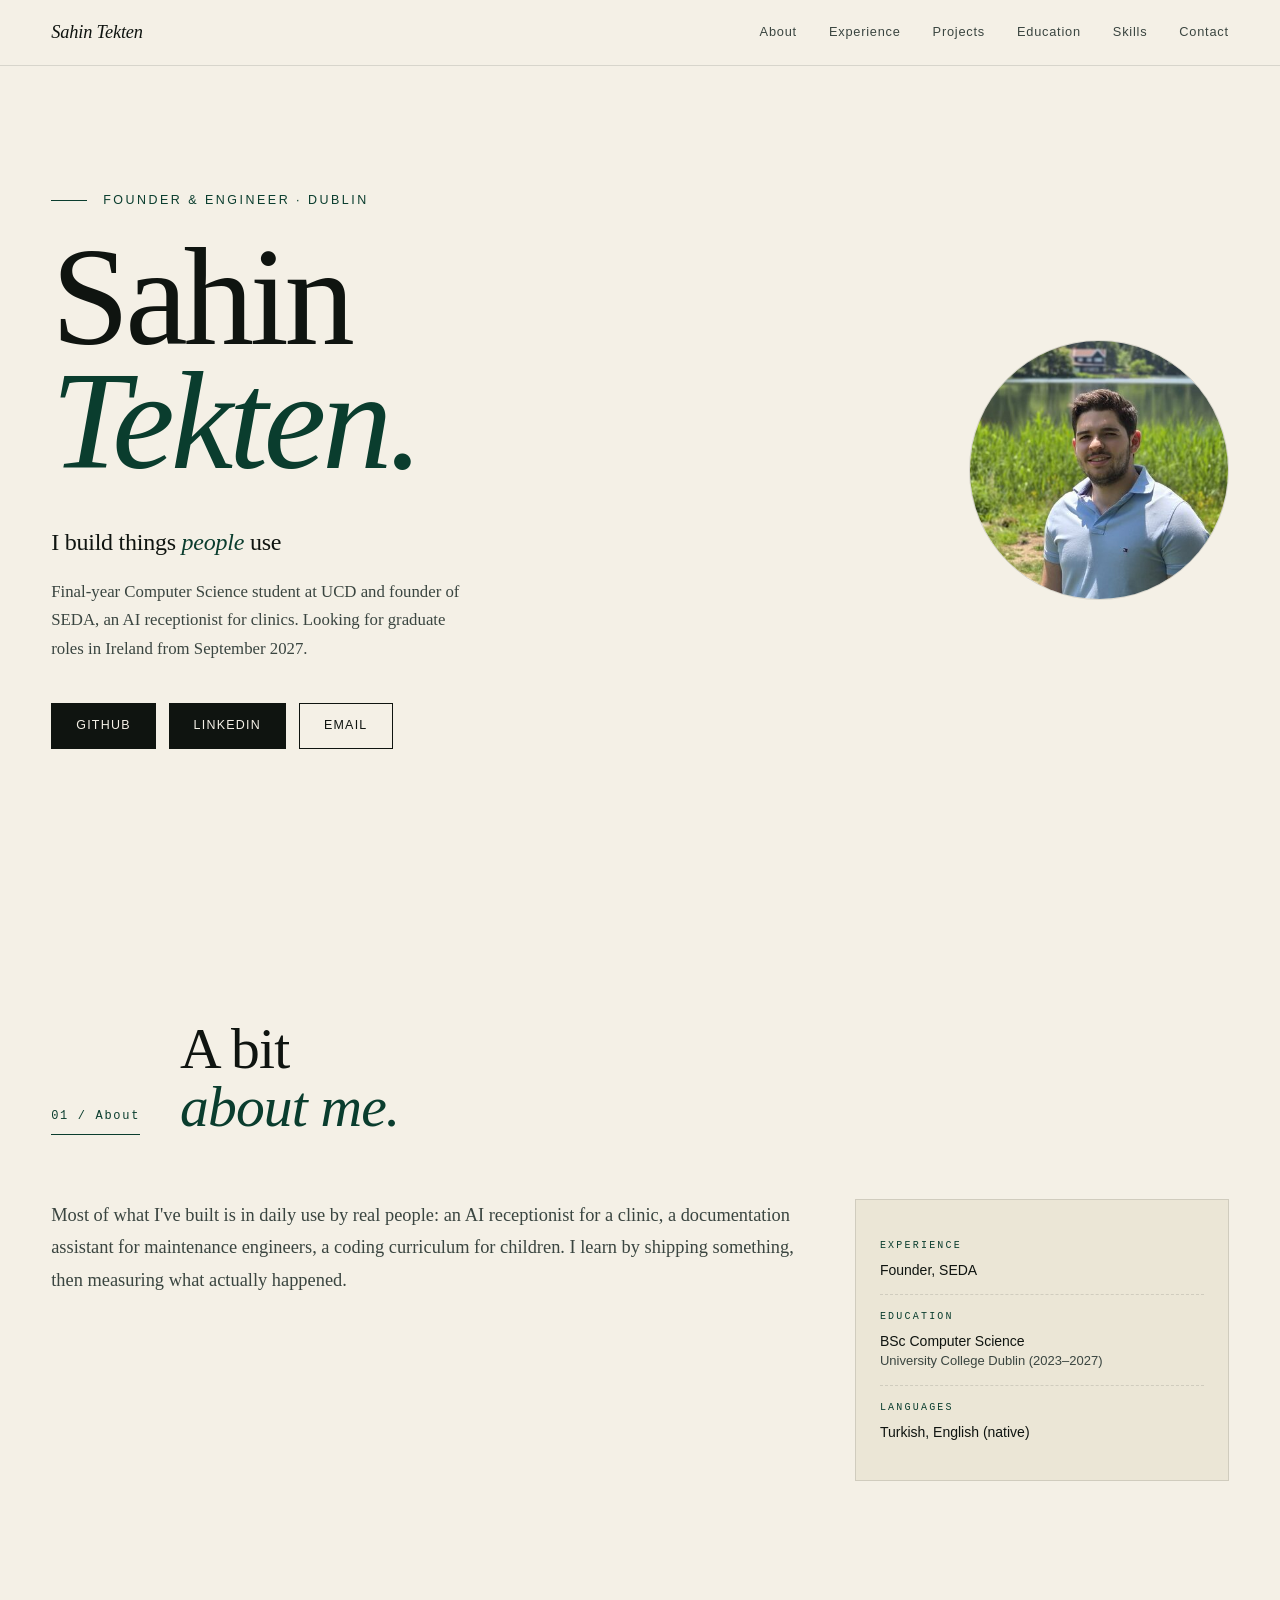
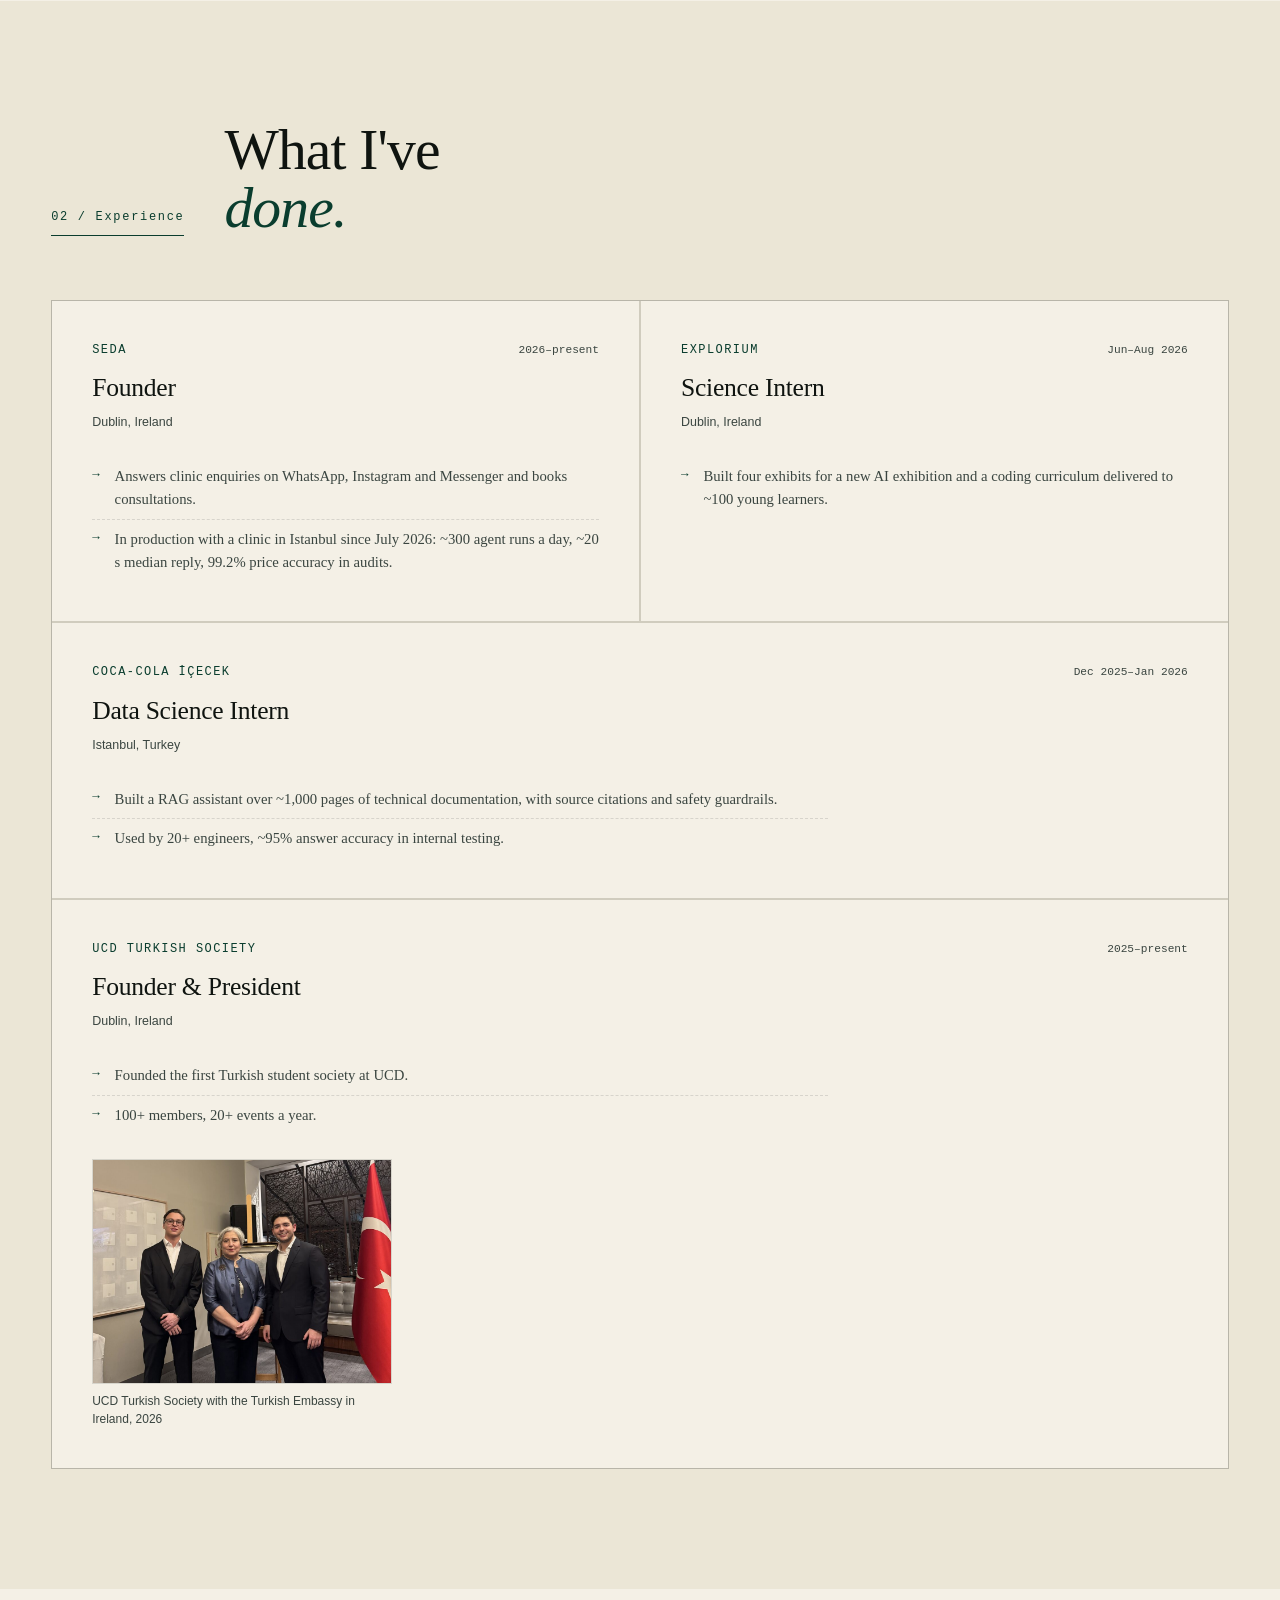
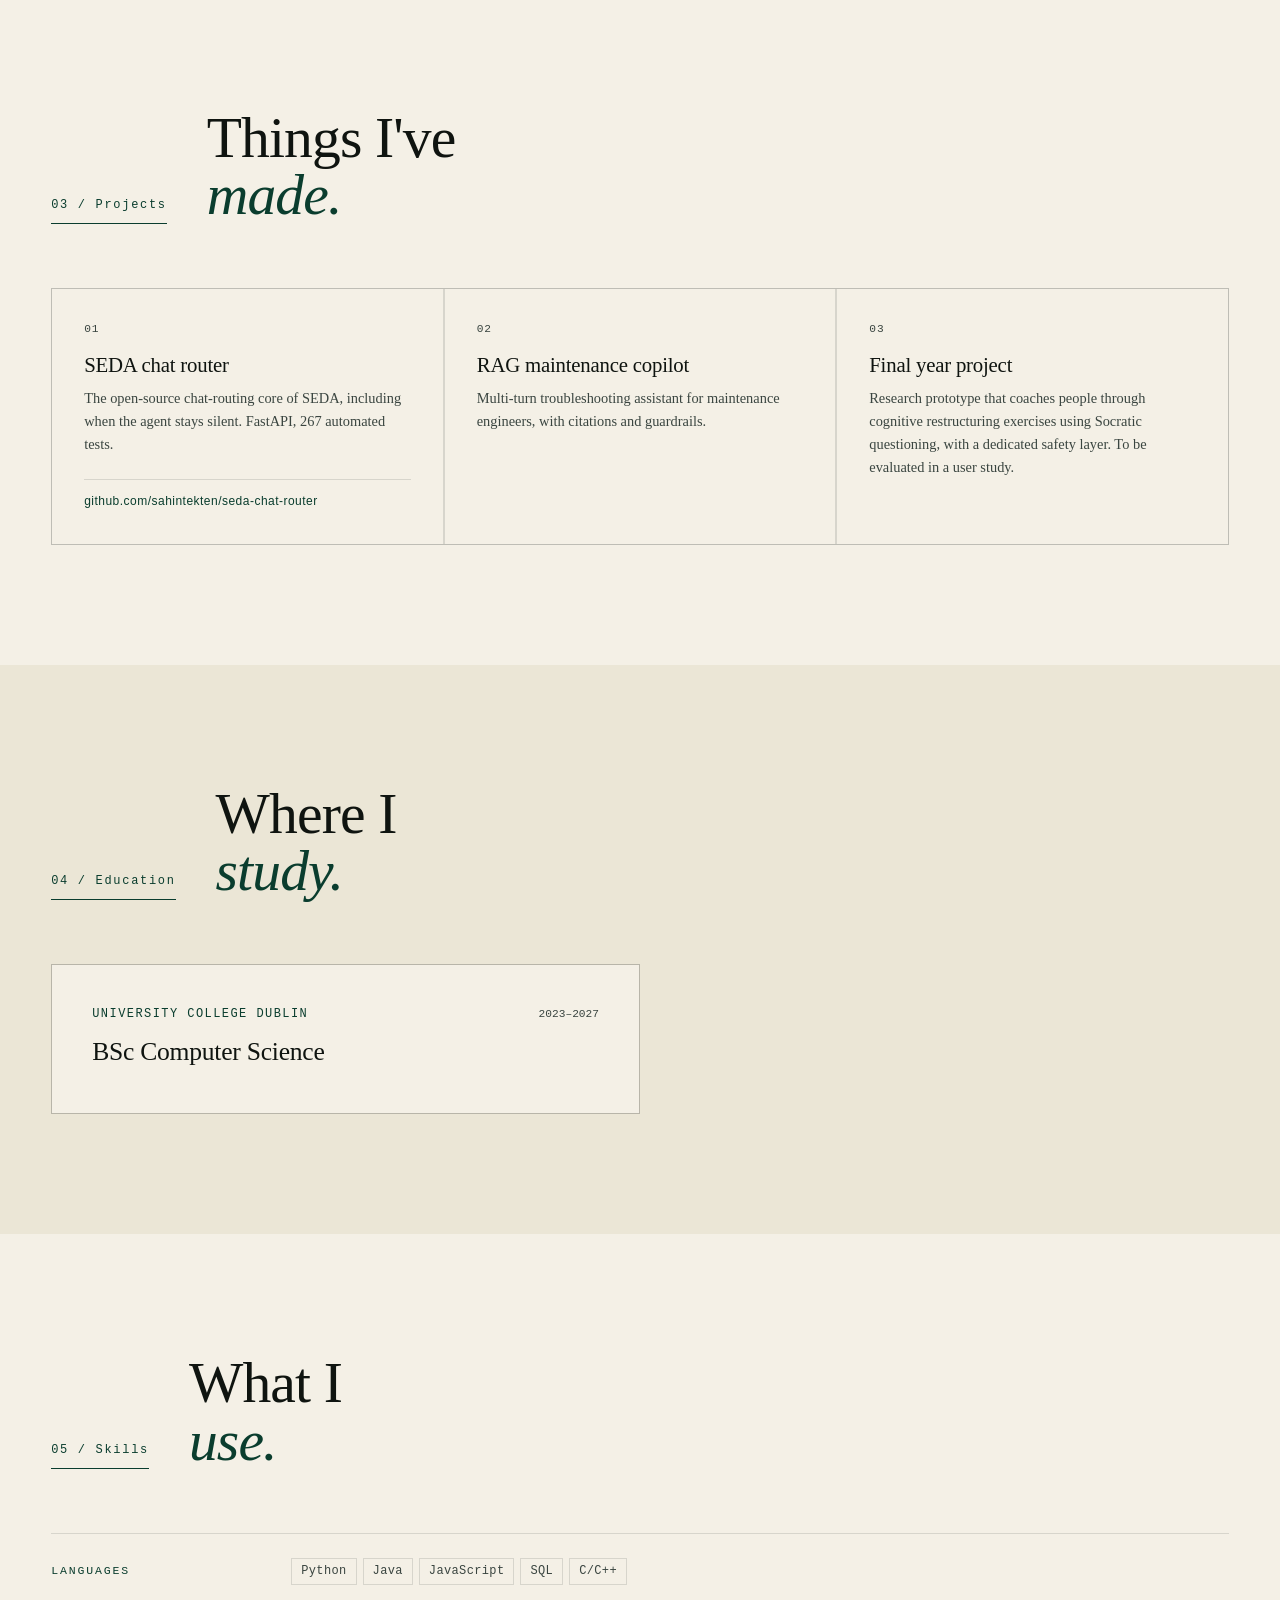
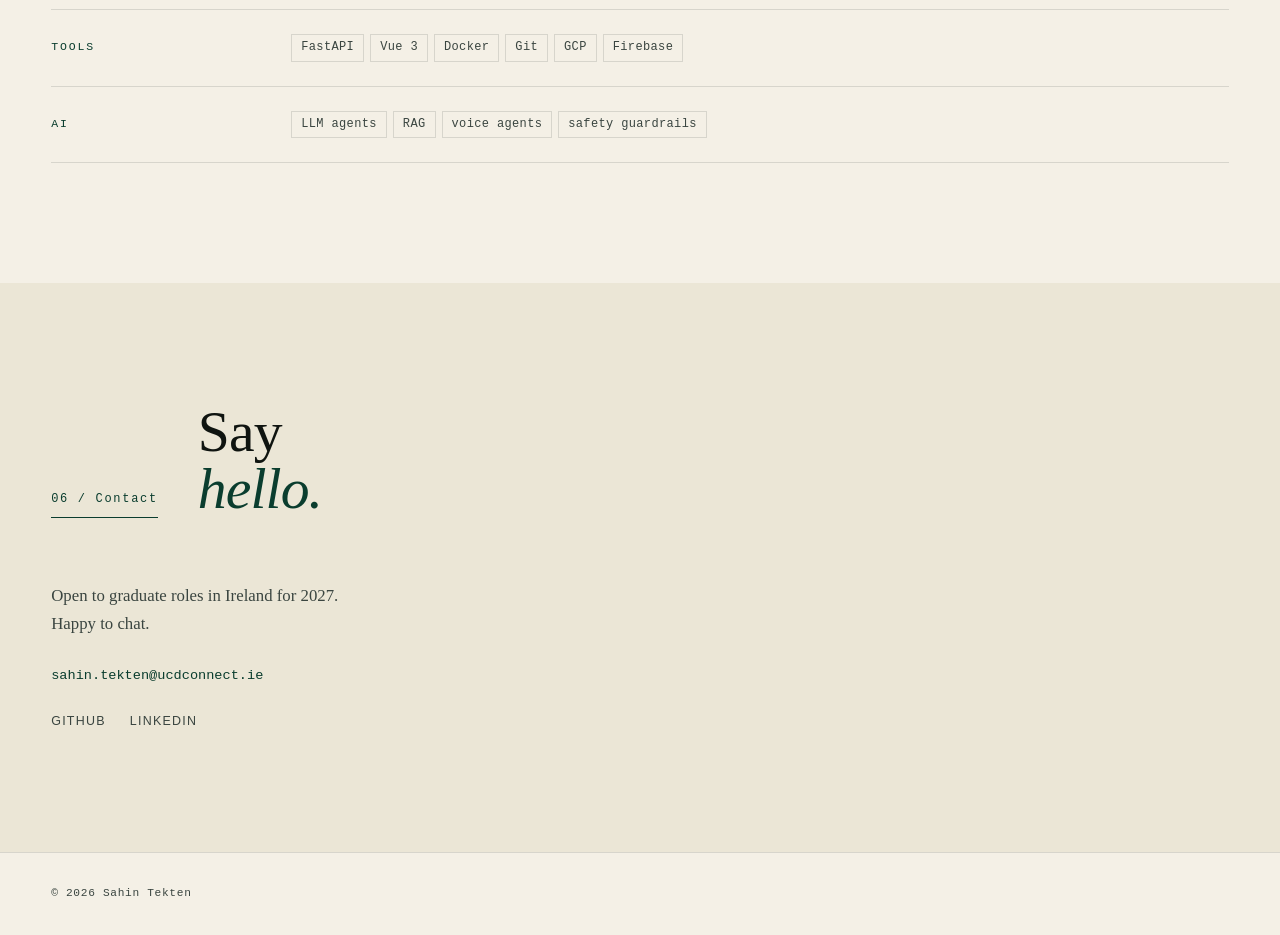
==== commit 6731b4b0: "Restyle portfolio as a single editorial page" ====
--- a/index.html
+++ b/index.html
@@ -1,133 +1,228 @@
 <!doctype html>
 <html lang="en">
 <head>
-<meta charset="utf-8">
-<meta name="viewport" content="width=device-width, initial-scale=1">
-<title>Sahin Tekten: AI agents that know when to stay quiet</title>
-<meta name="description" content="Co-founder of SEDA, an AI receptionist that answers clinic enquiries on WhatsApp, Instagram and Messenger and books consultations.">
-<meta name="color-scheme" content="light dark">
-<meta name="theme-color" content="#FAFAF9" media="(prefers-color-scheme: light)">
-<meta name="theme-color" content="#0D0F0E" media="(prefers-color-scheme: dark)">
-<link rel="preconnect" href="https://fonts.googleapis.com">
-<link rel="preconnect" href="https://fonts.gstatic.com" crossorigin>
-<link rel="stylesheet" href="https://fonts.googleapis.com/css2?family=Geist:wght@400;500;600;700&display=swap">
-<link rel="stylesheet" href="styles.css">
+  <meta charset="utf-8">
+  <meta name="viewport" content="width=device-width, initial-scale=1">
+  <title>Sahin Tekten</title>
+  <link rel="stylesheet" href="styles.css">
 </head>
-<body id="top">
-<a class="skip-link" href="#main">Skip to content</a>
-
-<header class="site-header">
-  <div class="wrap">
-    <a class="wordmark" href="#top">Sahin Tekten</a>
-    <nav class="site-nav" aria-label="Main">
-      <ul>
-        <li><a href="/ai-receptionist.html">Case study</a></li>
-        <li><a href="#about">About</a></li>
-        <li><a href="#contact">Contact</a></li>
-      </ul>
-    </nav>
+<body>
+
+<nav class="nav">
+  <div class="nav-inner">
+    <a class="brand" href="#top">Sahin Tekten</a>
+    <div class="nav-links">
+      <a href="#about">About</a>
+      <a href="#experience">Experience</a>
+      <a href="#projects">Projects</a>
+      <a href="#education">Education</a>
+      <a href="#skills">Skills</a>
+      <a href="#contact">Contact</a>
+    </div>
+  </div>
+</nav>
+
+<header class="hero" id="top">
+  <div class="wrap hero-inner">
+    <div class="hero-text">
+      <p class="kicker">Founder &amp; Engineer · Dublin</p>
+      <h1>Sahin<br><em>Tekten.</em></h1>
+      <p class="headline">I build things <em>people</em> use</p>
+      <p class="lede">Final-year Computer Science student at UCD and founder of SEDA, an AI receptionist for clinics. Looking for graduate roles in Ireland from September 2027.</p>
+      <div class="actions">
+        <a class="btn btn-dark" href="https://github.com/sahintekten">GitHub</a>
+        <a class="btn btn-dark" href="https://linkedin.com/in/sahintekten">LinkedIn</a>
+        <a class="btn btn-outline" href="mailto:sahin.tekten@ucdconnect.ie">Email</a>
+      </div>
+    </div>
+    <div class="hero-photo"><img src="assets/photo.jpg" alt="Sahin Tekten"></div>
   </div>
 </header>
 
-<main id="main" tabindex="-1">
-
-  <section class="hero" aria-labelledby="hero-title">
-    <div class="wrap hero-grid">
-      <div class="hero-copy">
-        <p class="status">Final-year Computer Science at UCD, graduating May 2027. Open to graduate roles in Ireland.</p>
-        <h1 id="hero-title">I build AI agents that know when to stay quiet.</h1>
-        <p class="lead">Co-founder of SEDA, an AI receptionist that answers clinic enquiries on WhatsApp, Instagram and Messenger and books consultations. In pilot with a clinic in Istanbul since July 2026.</p>
-        <div class="actions">
-          <a class="btn btn-primary" href="ai-receptionist.html">Read the case study</a>
-          <a class="btn" href="https://github.com/sahintekten/seda-chat-router"><svg viewBox="0 0 24 24" fill="none" stroke="currentColor" stroke-width="2" stroke-linecap="round" stroke-linejoin="round" aria-hidden="true"><path d="m8 7-5 5 5 5M16 7l5 5-5 5"/></svg>View the code</a>
-        </div>
-      </div>
-      <figure class="chat">
-        <div class="chat-window">
-          <div class="chat-head"><span class="chat-avatar" aria-hidden="true">S</span><span class="chat-name">SEDA<span class="chat-channel">Instagram DM</span></span></div>
-          <ol class="chat-log">
-            <li class="msg msg-person"><span class="who">Person</span><div class="tr" lang="tr"><p>Hic farketmez ztn [konum detayı çıkarıldı] kac derseniz uygunum ben</p></div><p class="en">It doesn&#x27;t matter, [location detail removed], I&#x27;m available whenever you say.</p><time datetime="12:13:45">12:13:45</time></li>
-            <li class="msg msg-seda"><span class="who">SEDA</span><div class="tr" lang="tr"><p>Tabii efendim, Pazartesi için uygun saatlerimiz var.</p><p>Sabah: 10:00, 10:30, 11:00<br>Öğleden sonra: 14:15, 14:30, 14:45<br>Akşamüstü: 16:00, 16:30, 17:00</p><p>Başka saatlerimiz de mevcut; size en uygun saati yazmanız yeterli.</p></div><p class="en">Of course. We have openings on Monday.<br>Morning: 10:00, 10:30, 11:00<br>Afternoon: 14:15, 14:30, 14:45<br>Early evening: 16:00, 16:30, 17:00<br>Other times are also available; just tell me which suits you best.</p><time datetime="12:13:49">12:13:49</time></li>
-            <li class="chat-gap">2 messages omitted: small talk unrelated to the booking</li>
-            <li class="msg msg-person"><span class="who">Person</span><div class="tr" lang="tr"><p>11 diyelim</p></div><p class="en">Let&#x27;s say 11.</p><time datetime="12:15:03">12:15:03</time></li>
-            <li class="msg msg-seda"><span class="who">SEDA</span><div class="tr" lang="tr"><p>Harika efendim. Randevunuzu oluşturabilmem için ad soyadınızı ve telefon numaranızı yazar mısınız?</p></div><p class="en">Great. Could you share your full name and phone number so I can create your appointment?</p><time datetime="12:15:05">12:15:05</time></li>
-            <li class="msg msg-person"><span class="who">Person</span><div class="tr" lang="tr"><p>Tabi [Ad Soyad] [telefon]</p></div><p class="en">Sure, [Full name] [phone]</p><time datetime="12:15:38">12:15:38</time></li>
-            <li class="msg msg-seda"><span class="who">SEDA</span><div class="tr" lang="tr"><p>📅 Pazartesi<br>⏰ 11:00<br>📞 [telefon]</p><p>[Ad Soyad] adına kaydınızı oluşturuyorum, onaylıyor musunuz?</p></div><p class="en">📅 Monday · ⏰ 11:00 · 📞 [phone]<br>I&#x27;m creating the booking under [Full name]. Do you confirm?</p><time datetime="12:15:48">12:15:48</time></li>
-            <li class="msg msg-person"><span class="who">Person</span><div class="tr" lang="tr"><p>Onaylıyorum tabi kii</p></div><p class="en">Of course, I confirm.</p><time datetime="12:16:17">12:16:17</time></li>
-            <li class="msg msg-seda"><span class="who">SEDA</span><div class="tr" lang="tr"><p>Randevunuz Pazartesi saat 11:00 için oluşturuldu efendim.</p><p>İyi günler efendim!</p></div><p class="en">Your appointment has been booked for Monday at 11:00.<br>Have a nice day!</p><time datetime="12:16:23">12:16:23</time></li>
-          </ol>
-        </div>
-        <figcaption>Real conversation from the pilot. Names and details changed.</figcaption>
-      </figure>
-    </div>
-  </section>
-
-  <section class="section seda" id="seda" aria-labelledby="seda-title">
-    <div class="wrap narrow">
-      <h2 id="seda-title">SEDA</h2>
-      <p>On a normal day SEDA handles around 300 agent runs for 100 to 160 people, with a median reply time of about 20 seconds and 99.2% accuracy on price answers in audits.</p>
-      <p>I designed how the agent behaves and when it must stay silent, built the FastAPI backend and its 267 automated tests, and run the pilot with the clinic. I also built the phone agent, which has been tested end to end with real calls ahead of its release.</p>
-      <p class="links"><a href="ai-receptionist.html">How it works</a><a href="https://github.com/sahintekten/seda-chat-router">Code on GitHub</a></p>
-    </div>
-  </section>
-
-  <section class="section" id="work" aria-labelledby="work-title">
-    <div class="wrap narrow">
-      <h2 id="work-title">Other work</h2>
-      <ul class="work">
-        <li>
+<main>
+
+  <section class="section" id="about">
+    <div class="wrap">
+      <div class="section-head">
+        <span class="section-num">01 / About</span>
+        <h2 class="section-title">A bit<br><em>about me.</em></h2>
+      </div>
+      <div class="about-grid">
+        <p>Most of what I've built is in daily use by real people: an AI receptionist for a clinic, a documentation assistant for maintenance engineers, a coding curriculum for children. I learn by shipping something, then measuring what actually happened.</p>
+        <dl class="fact-card">
+          <div class="fact">
+            <dt>Experience</dt>
+            <dd>Founder, SEDA</dd>
+          </div>
+          <div class="fact">
+            <dt>Education</dt>
+            <dd>BSc Computer Science</dd>
+            <dd class="sub">University College Dublin (2023–2027)</dd>
+          </div>
+          <div class="fact">
+            <dt>Languages</dt>
+            <dd>Turkish, English (native)</dd>
+          </div>
+        </dl>
+      </div>
+    </div>
+  </section>
+
+  <section class="section alt" id="experience">
+    <div class="wrap">
+      <div class="section-head">
+        <span class="section-num">02 / Experience</span>
+        <h2 class="section-title">What I've<br><em>done.</em></h2>
+      </div>
+      <div class="card-grid">
+
+        <article class="card">
+          <div class="card-head">
+            <a class="org" href="https://withseda.com">SEDA</a>
+            <span class="date">2026–present</span>
+          </div>
+          <h3 class="role">Founder</h3>
+          <p class="location">Dublin, Ireland</p>
+          <ul class="bullets">
+            <li>Answers clinic enquiries on WhatsApp, Instagram and Messenger and books consultations.</li>
+            <li>In production with a clinic in Istanbul since July 2026: ~300 agent runs a day, ~20 s median reply, 99.2% price accuracy in audits.</li>
+          </ul>
+        </article>
+
+        <article class="card">
+          <div class="card-head">
+            <span class="org">Explorium</span>
+            <span class="date">Jun–Aug 2026</span>
+          </div>
+          <h3 class="role">Science Intern</h3>
+          <p class="location">Dublin, Ireland</p>
+          <ul class="bullets">
+            <li>Built four exhibits for a new AI exhibition and a coding curriculum delivered to ~100 young learners.</li>
+          </ul>
+        </article>
+
+        <article class="card wide">
+          <div class="card-head">
+            <span class="org">Coca-Cola İçecek</span>
+            <span class="date">Dec 2025–Jan 2026</span>
+          </div>
+          <h3 class="role">Data Science Intern</h3>
+          <p class="location">Istanbul, Turkey</p>
+          <ul class="bullets">
+            <li>Built a RAG assistant over ~1,000 pages of technical documentation, with source citations and safety guardrails.</li>
+            <li>Used by 20+ engineers, ~95% answer accuracy in internal testing.</li>
+          </ul>
+        </article>
+
+        <article class="card wide">
+          <div class="card-head">
+            <span class="org">UCD Turkish Society</span>
+            <span class="date">2025–present</span>
+          </div>
+          <h3 class="role">Founder &amp; President</h3>
+          <p class="location">Dublin, Ireland</p>
+          <ul class="bullets">
+            <li>Founded the first Turkish student society at UCD.</li>
+            <li>100+ members, 20+ events a year.</li>
+          </ul>
+          <figure class="card-photo">
+            <img src="assets/embassy.jpg" alt="UCD Turkish Society with the Turkish Embassy in Ireland">
+            <figcaption>UCD Turkish Society with the Turkish Embassy in Ireland, 2026</figcaption>
+          </figure>
+        </article>
+
+      </div>
+    </div>
+  </section>
+
+  <section class="section" id="projects">
+    <div class="wrap">
+      <div class="section-head">
+        <span class="section-num">03 / Projects</span>
+        <h2 class="section-title">Things I've<br><em>made.</em></h2>
+      </div>
+      <ul class="projects">
+        <li class="project">
+          <span class="project-num">01</span>
+          <h3>SEDA chat router</h3>
+          <p>The open-source chat-routing core of SEDA, including when the agent stays silent. FastAPI, 267 automated tests.</p>
+          <a class="project-link" href="https://github.com/sahintekten/seda-chat-router">github.com/sahintekten/seda-chat-router</a>
+        </li>
+        <li class="project">
+          <span class="project-num">02</span>
           <h3>RAG maintenance copilot</h3>
-          <p class="meta">Coca-Cola, Dec 2025 to Jan 2026</p>
-          <p>As a data science intern I built an assistant that answers engineers' questions from around 1,000 pages of technical documentation, with source citations and safety guardrails. More than 20 engineers used it; about 95% answer accuracy in internal testing.</p>
+          <p>Multi-turn troubleshooting assistant for maintenance engineers, with citations and guardrails.</p>
         </li>
-        <li>
+        <li class="project">
+          <span class="project-num">03</span>
           <h3>Final year project</h3>
-          <p class="meta">UCD, in progress</p>
-          <p>A conversational AI research prototype that coaches people through cognitive restructuring exercises, with a dedicated safety layer, evaluated in a user study.</p>
+          <p>Research prototype that coaches people through cognitive restructuring exercises using Socratic questioning, with a dedicated safety layer. To be evaluated in a user study.</p>
         </li>
       </ul>
     </div>
   </section>
 
-  <section class="section" id="about" aria-labelledby="about-title">
-    <div class="wrap about-grid">
-      <div>
-        <h2 id="about-title">About</h2>
-        <p>I'm Sahin, a final-year Computer Science student at University College Dublin, originally from Turkey. I spent the past year building SEDA for clinics in Turkey's health tourism sector, and it taught me that the hard part of an AI product is the behaviour around the model, not the model.</p>
-        <p>I'm looking for a graduate role in software engineering, AI or data in Ireland from 2027, somewhere I can keep shipping things people rely on.</p>
-        <p>Up next: moving SEDA's phone agent onto the same backend, and finishing my final year project.</p>
-      </div>
-      <div>
-        <h3 class="visually-hidden">Timeline</h3>
-        <ol class="timeline">
-          <li><span class="when">2026 to present</span><span class="role">Co-founder, SEDA</span></li>
-          <li><span class="when">Jun to Aug 2026</span><span class="role">Science Intern, Explorium</span>: four exhibits for a new AI exhibition and a coding curriculum for around 100 young learners</li>
-          <li><span class="when">Dec 2025 to Jan 2026</span><span class="role">Data Science Intern, Coca-Cola</span></li>
-          <li><span class="when">2025 to present</span><span class="role">Founder and President, UCD Turkish Society</span>: over 100 members, more than 20 events a year</li>
-          <li><span class="when">Jun to Aug 2025</span><span class="role">Web Developer Intern, Dr. Güneş Tekten Clinic, Istanbul</span></li>
-          <li><span class="when">2023 to 2027</span><span class="role">BSc Computer Science, University College Dublin</span></li>
-        </ol>
-      </div>
-    </div>
-  </section>
-
-  <section class="section contact" id="contact" aria-labelledby="contact-title">
-    <div class="wrap">
-      <h2 id="contact-title">Get in touch</h2>
-      <div class="actions">
-        <a class="btn btn-primary" href="mailto:sahin.tekten@ucdconnect.ie">sahin.tekten@ucdconnect.ie</a>
-      </div>
-      <p class="links"><a href="https://www.linkedin.com/in/sahintekten">LinkedIn</a><a href="https://github.com/sahintekten">GitHub</a></p>
+  <section class="section alt" id="education">
+    <div class="wrap">
+      <div class="section-head">
+        <span class="section-num">04 / Education</span>
+        <h2 class="section-title">Where I<br><em>study.</em></h2>
+      </div>
+      <div class="card-grid">
+        <article class="card">
+          <div class="card-head">
+            <span class="org">University College Dublin</span>
+            <span class="date">2023–2027</span>
+          </div>
+          <h3 class="role">BSc Computer Science</h3>
+        </article>
+      </div>
+    </div>
+  </section>
+
+  <section class="section" id="skills">
+    <div class="wrap">
+      <div class="section-head">
+        <span class="section-num">05 / Skills</span>
+        <h2 class="section-title">What I<br><em>use.</em></h2>
+      </div>
+      <div class="skills">
+        <div class="skill-row">
+          <span class="skill-label">Languages</span>
+          <ul class="tags"><li>Python</li><li>Java</li><li>JavaScript</li><li>SQL</li><li>C/C++</li></ul>
+        </div>
+        <div class="skill-row">
+          <span class="skill-label">Tools</span>
+          <ul class="tags"><li>FastAPI</li><li>Vue 3</li><li>Docker</li><li>Git</li><li>GCP</li><li>Firebase</li></ul>
+        </div>
+        <div class="skill-row">
+          <span class="skill-label">AI</span>
+          <ul class="tags"><li>LLM agents</li><li>RAG</li><li>voice agents</li><li>safety guardrails</li></ul>
+        </div>
+      </div>
+    </div>
+  </section>
+
+  <section class="section alt" id="contact">
+    <div class="wrap">
+      <div class="section-head">
+        <span class="section-num">06 / Contact</span>
+        <h2 class="section-title">Say<br><em>hello.</em></h2>
+      </div>
+      <p class="contact-blurb">Open to graduate roles in Ireland for 2027. Happy to chat.</p>
+      <a class="contact-email" href="mailto:sahin.tekten@ucdconnect.ie">sahin.tekten@ucdconnect.ie</a>
+      <div class="contact-links">
+        <a href="https://github.com/sahintekten">GitHub</a>
+        <a href="https://linkedin.com/in/sahintekten">LinkedIn</a>
+      </div>
     </div>
   </section>
 
 </main>
 
-<footer class="site-footer">
-  <div class="wrap">
-    <p>Sahin Tekten</p>
-    <p><a href="https://github.com/sahintekten/seda-chat-router">Code on GitHub</a></p>
-  </div>
+<footer class="footer">
+  <div class="wrap">© 2026 Sahin Tekten</div>
 </footer>
+
 </body>
 </html>
--- a/styles.css
+++ b/styles.css
@@ -1,309 +1,416 @@
-/* Sahin Tekten — portfolio
-   One accent (green) for the agent and actions; amber only where a person or a gate takes over. */
-
 :root {
-  --bg: #FAFAF9;
-  --surface: #FFFFFF;
-  --text: #111312;
-  --muted: #5B615E;
-  --line: #E3E5E2;
-  --line-strong: #111312;
-  --accent: #0F6B47;
-  --accent-hover: #0B5538;
-  --accent-soft: #E4F1EA;
-  --on-accent: #FFFFFF;
-  --amber: #8A5600;
-  --amber-soft: #FAEED8;
-  --bubble-person: #F0F1EF;
-  --bubble-seda: #E1F0E7;
-  --bubble-staff: #F8EBD3;
-  --chat-bg: #F4F5F3;
-
-  --font: "Geist", system-ui, -apple-system, "Segoe UI", Roboto, sans-serif;
-  --measure: 68ch;
-  --gutter: clamp(20px, 4vw, 40px);
-  --max: 1160px;
-  color-scheme: light dark;
-}
-
-@media (prefers-color-scheme: dark) {
-  :root {
-    --bg: #0D0F0E;
-    --surface: #151817;
-    --text: #ECEFED;
-    --muted: #A2A9A5;
-    --line: #262B29;
-    --line-strong: #ECEFED;
-    --accent: #5EC496;
-    --accent-hover: #7FD4AD;
-    --accent-soft: #12301F;
-    --on-accent: #0D0F0E;
-    --amber: #E6AE55;
-    --amber-soft: #33280F;
-    --bubble-person: #1E2221;
-    --bubble-seda: #143024;
-    --bubble-staff: #33280F;
-    --chat-bg: #111413;
-  }
+  --paper: #f4f0e6;
+  --paper-2: #ebe6d6;
+  --ink: #0f1410;
+  --ink-soft: #3a4540;
+  --moss: #0a3d2e;
+  --rule: rgba(15, 20, 16, .12);
+
+  --serif: ui-serif, 'Iowan Old Style', 'Apple Garamond', Georgia, 'Times New Roman', serif;
+  --sans: ui-sans-serif, -apple-system, 'SF Pro Text', 'Segoe UI', Roboto, sans-serif;
+  --mono: ui-monospace, 'SF Mono', 'Cascadia Mono', Menlo, Consolas, monospace;
+
+  --ease: cubic-bezier(.2, .7, .2, 1);
 }
 
 *, *::before, *::after { box-sizing: border-box; }
-html { scroll-behavior: smooth; -webkit-text-size-adjust: 100%; }
-@media (prefers-reduced-motion: reduce) { html { scroll-behavior: auto; } }
+
+html { scroll-behavior: smooth; }
 
 body {
   margin: 0;
-  background: var(--bg);
-  color: var(--text);
-  font: 400 1.0625rem/1.65 var(--font);
-  font-feature-settings: "tnum" 0;
-  overflow-wrap: break-word;
-}
-
-h1, h2, h3 { line-height: 1.12; margin: 0 0 0.55em; text-wrap: balance; }
-h1 { font-size: clamp(2.5rem, 5.6vw, 4.25rem); font-weight: 700; letter-spacing: -0.035em; line-height: 1.04; }
-h2 { font-size: clamp(1.75rem, 3.2vw, 2.4rem); font-weight: 700; letter-spacing: -0.025em; }
-h3 { font-size: 1.3rem; font-weight: 600; letter-spacing: -0.012em; }
-
-p { margin: 0 0 1em; max-width: var(--measure); }
-strong { font-weight: 600; }
-
-a { color: var(--accent); text-decoration-thickness: 1px; text-underline-offset: 0.2em; }
-a:hover { color: var(--accent-hover); text-decoration-thickness: 2px; }
-
-:focus-visible { outline: 2px solid var(--accent); outline-offset: 3px; border-radius: 3px; }
-
-.skip-link {
-  position: absolute; left: var(--gutter); top: -100px; z-index: 20;
-  background: var(--text); color: var(--bg); padding: 0.6em 1em; font-weight: 600; text-decoration: none;
-}
-.skip-link:focus { top: 12px; }
-
-.visually-hidden { position: absolute; width: 1px; height: 1px; overflow: hidden; clip: rect(0 0 0 0); white-space: nowrap; }
-
-.wrap { max-width: var(--max); margin: 0 auto; padding: 0 var(--gutter); }
-
-/* ---------- Header ---------- */
-.site-header { border-bottom: 1px solid var(--line); background: var(--bg); }
-.site-header .wrap {
-  display: flex; flex-wrap: wrap; align-items: center; justify-content: space-between;
-  gap: 0.5rem 2rem; padding-top: 1rem; padding-bottom: 1rem;
-}
-.wordmark { font-weight: 700; font-size: 1.05rem; letter-spacing: -0.01em; color: var(--text); text-decoration: none; }
-.site-nav ul { list-style: none; margin: 0; padding: 0; display: flex; flex-wrap: wrap; gap: 0.25rem 1.6rem; }
-.site-nav a { color: var(--muted); text-decoration: none; font-weight: 500; font-size: 0.95rem; }
-.site-nav a:hover, .site-nav a[aria-current="page"] { color: var(--text); }
-.site-nav a[aria-current="page"] { text-decoration: underline; text-underline-offset: 0.35em; }
-
-main { display: block; }
-main:focus { outline: none; }
-
-/* ---------- Buttons ---------- */
-.actions { display: flex; flex-wrap: wrap; align-items: center; gap: 0.75rem; margin-top: 2rem; }
+  background: var(--paper);
+  color: var(--ink);
+  font-family: var(--serif);
+  font-size: 18px;
+  line-height: 1.6;
+  font-weight: 400;
+  -webkit-font-smoothing: antialiased;
+  text-rendering: optimizeLegibility;
+}
+
+a { color: inherit; text-decoration: none; }
+img { display: block; max-width: 100%; }
+h1, h2, h3, p, ul, dl, dd, figure { margin: 0; }
+ul { padding: 0; list-style: none; }
+
+.wrap { width: min(1200px, 92vw); margin: 0 auto; }
+
+/* nav */
+.nav {
+  position: fixed;
+  inset: 0 0 auto;
+  z-index: 50;
+  padding: 18px 0;
+  background: rgba(244, 240, 230, .9);
+  -webkit-backdrop-filter: blur(10px);
+  backdrop-filter: blur(10px);
+  border-bottom: 1px solid var(--rule);
+}
+.nav-inner {
+  width: min(1200px, 92vw);
+  margin: 0 auto;
+  display: flex;
+  align-items: center;
+  justify-content: space-between;
+  gap: 32px;
+}
+.brand { font-style: italic; font-size: 1.15rem; letter-spacing: -.01em; }
+.nav-links { display: flex; gap: 32px; font-family: var(--sans); font-size: .8rem; letter-spacing: .06em; }
+.nav-links a { position: relative; padding: 4px 0; color: var(--ink-soft); transition: color .2s; }
+.nav-links a::after {
+  content: '';
+  position: absolute;
+  left: 0; right: 0; bottom: 0;
+  height: 1px;
+  background: var(--moss);
+  transform: scaleX(0);
+  transform-origin: left;
+  transition: transform .3s var(--ease);
+}
+.nav-links a:hover { color: var(--ink); }
+.nav-links a:hover::after { transform: scaleX(1); }
+
+/* hero */
+.hero {
+  min-height: 100vh;
+  display: flex;
+  align-items: center;
+  padding: 140px 0 100px;
+}
+.hero-inner {
+  display: grid;
+  grid-template-columns: 1fr 260px;
+  gap: 64px;
+  align-items: center;
+}
+.hero-text, .hero-photo { animation: fade-in .9s var(--ease) both; }
+.hero-photo { animation-delay: .15s; }
+
+.kicker {
+  display: flex;
+  align-items: center;
+  gap: 16px;
+  margin-bottom: 24px;
+  font-family: var(--sans);
+  font-size: .78rem;
+  letter-spacing: .2em;
+  text-transform: uppercase;
+  color: var(--moss);
+}
+.kicker::before { content: ''; flex: none; width: 36px; height: 1px; background: var(--moss); }
+
+.hero h1 {
+  font-weight: 400;
+  font-size: clamp(4rem, 11vw, 9rem);
+  line-height: .88;
+  letter-spacing: -.03em;
+}
+.hero h1 em { color: var(--moss); }
+
+.headline { margin-top: 2.8rem; font-size: 1.5rem; line-height: 1.3; letter-spacing: -.01em; }
+.headline em { color: var(--moss); }
+
+.lede {
+  max-width: 50ch;
+  margin-top: 1.2rem;
+  font-size: 1.05rem;
+  line-height: 1.7;
+  color: var(--ink-soft);
+}
+
+.actions { display: flex; flex-wrap: wrap; gap: .8rem; margin-top: 2.5rem; }
 .btn {
-  display: inline-flex; align-items: center; gap: 0.5em; padding: 0.72em 1.2em; border-radius: 8px;
-  border: 1px solid var(--line); background: var(--surface); color: var(--text);
-  font: 500 0.98rem/1.2 var(--font); text-decoration: none;
-  transition: background-color 0.15s ease, border-color 0.15s ease;
-}
-.btn:hover { color: var(--text); border-color: var(--text); text-decoration: none; }
-.btn-primary { background: var(--accent); border-color: var(--accent); color: var(--on-accent); }
-.btn-primary:hover { background: var(--accent-hover); border-color: var(--accent-hover); color: var(--on-accent); }
-.btn svg { width: 1.05em; height: 1.05em; flex: none; }
-.links { display: flex; flex-wrap: wrap; gap: 0.5rem 1.6rem; margin-top: 1.4rem; font-weight: 500; }
-
-/* ---------- Home: hero ---------- */
-.hero { padding: clamp(2.5rem, 6vw, 5rem) 0 clamp(3rem, 7vw, 5.5rem); }
-.hero-grid {
-  display: grid; grid-template-columns: minmax(0, 1fr) minmax(0, 470px);
-  gap: clamp(2.5rem, 6vw, 5.5rem); align-items: start;
-}
-.hero-copy { position: sticky; top: 2.5rem; padding-top: clamp(0rem, 3vw, 2.5rem); }
-.status {
-  display: flex; align-items: baseline; gap: 0.65em; margin: 0 0 1.6rem;
-  font-size: 0.95rem; font-weight: 500; color: var(--muted); max-width: 46ch;
-}
-.status::before {
-  content: ""; flex: none; width: 0.55em; height: 0.55em; border-radius: 50%; background: var(--accent);
-  box-shadow: 0 0 0 4px var(--accent-soft); transform: translateY(-0.08em);
-}
-.hero h1 { max-width: 12.5ch; }
-.lead { font-size: clamp(1.1rem, 1.5vw, 1.25rem); line-height: 1.6; color: var(--muted); max-width: 44ch; }
-
-/* ---------- Conversation component ---------- */
-.chat { margin: 0; min-width: 0; }
-.chat-window {
-  background: var(--chat-bg); border: 1px solid var(--line); border-radius: 18px; overflow: hidden;
-}
-.chat-head {
-  display: flex; align-items: center; gap: 0.75rem; padding: 0.85rem 1.1rem;
-  background: var(--surface); border-bottom: 1px solid var(--line);
-}
-.chat-avatar {
-  flex: none; width: 2.1rem; height: 2.1rem; border-radius: 50%; display: grid; place-items: center;
-  background: var(--accent); color: var(--on-accent); font-weight: 700; font-size: 0.95rem;
-}
-.chat-name { font-weight: 600; line-height: 1.25; }
-.chat-channel { display: block; font-size: 0.82rem; color: var(--muted); font-weight: 400; }
-.chat-log { list-style: none; margin: 0; padding: 1rem 0.9rem 1.1rem; display: flex; flex-direction: column; gap: 0.6rem; }
-
-.msg {
-  max-width: 88%; padding: 0.6rem 0.8rem 0.45rem; border-radius: 14px; position: relative;
-  font-size: 0.95rem; line-height: 1.45;
-}
-.msg-person { align-self: flex-start; background: var(--bubble-person); border-bottom-left-radius: 4px; }
-.msg-seda { align-self: flex-end; background: var(--bubble-seda); border-bottom-right-radius: 4px; }
-.msg-staff { align-self: flex-end; background: var(--bubble-staff); border-bottom-right-radius: 4px; }
-.msg + .msg-person, .msg-person + .msg { margin-top: 0.35rem; }
-.who { display: block; font-size: 0.78rem; font-weight: 600; margin-bottom: 0.2rem; color: var(--muted); }
-.msg-seda .who { color: var(--accent); }
-.msg-staff .who { color: var(--amber); }
-.tr { margin: 0; }
-.tr p { margin: 0 0 0.5em; max-width: none; }
-.tr p:last-child { margin-bottom: 0; }
-.en { margin: 0.45rem 0 0; font-size: 0.84rem; line-height: 1.45; color: var(--muted); max-width: none; }
-.bubble-note { display: block; font-size: 0.8rem; color: var(--muted); font-style: italic; margin-bottom: 0.25rem; }
-.msg time {
-  display: block; text-align: right; font-size: 0.72rem; color: var(--muted);
-  margin-top: 0.25rem; font-variant-numeric: tabular-nums;
-}
-.chat-gap {
-  align-self: center; font-size: 0.8rem; color: var(--muted); padding: 0.25rem 0.75rem;
-  border: 1px dashed var(--line); border-radius: 999px; text-align: center; max-width: 92%;
-}
-.chat figcaption, .chat-caption { margin-top: 0.75rem; font-size: 0.88rem; color: var(--muted); }
-
-/* ---------- Sections ---------- */
-.section { padding: clamp(3.5rem, 8vw, 6rem) 0; border-top: 1px solid var(--line); }
-.narrow > * { max-width: 760px; }
-
-.seda p:first-of-type { font-size: 1.15rem; }
-
-.work { list-style: none; margin: 2rem 0 0; padding: 0; }
-.work li { padding: 1.5rem 0; border-top: 1px solid var(--line); }
-.work li:last-child { border-bottom: 1px solid var(--line); }
-.work h3 { margin-bottom: 0.2rem; }
-.work .meta { color: var(--muted); font-size: 0.95rem; margin: 0 0 0.6rem; }
-.work p:last-child { margin-bottom: 0; }
-
-.about-grid { display: grid; grid-template-columns: minmax(0, 1.15fr) minmax(0, 1fr); gap: clamp(2.5rem, 6vw, 5rem); }
-.timeline { list-style: none; margin: 0.4rem 0 0; padding: 0; border-left: 1px solid var(--line); }
-.timeline li { position: relative; padding: 0 0 1.1rem 1.4rem; line-height: 1.5; }
-.timeline li:last-child { padding-bottom: 0; }
-.timeline li::before {
-  content: ""; position: absolute; left: -4.5px; top: 0.5em; width: 8px; height: 8px; border-radius: 50%;
-  background: var(--bg); border: 1.5px solid var(--muted);
-}
-.timeline li:first-child::before { background: var(--accent); border-color: var(--accent); }
-.timeline .when { display: block; font-size: 0.86rem; color: var(--muted); font-variant-numeric: tabular-nums; }
-.timeline .role { font-weight: 600; }
-
-.contact h2 { font-size: clamp(2rem, 4.5vw, 3.2rem); }
-
-.site-footer { border-top: 1px solid var(--line); padding: 1.6rem 0 2.4rem; color: var(--muted); font-size: 0.9rem; }
-.site-footer .wrap { display: flex; flex-wrap: wrap; justify-content: space-between; gap: 0.5rem 2rem; }
-.site-footer p { margin: 0; }
-
-/* ---------- Case study ---------- */
-.case-hero { padding: clamp(2.5rem, 6vw, 4.5rem) 0 clamp(2.5rem, 5vw, 3.5rem); }
-.case-hero h1 { font-size: clamp(2.3rem, 5vw, 3.6rem); max-width: 20ch; }
-
-.summary {
-  margin: 2rem 0 0; background: var(--surface); border: 1px solid var(--line); border-radius: 14px;
-  max-width: 860px;
-}
-.summary > div { display: grid; grid-template-columns: 8.5rem minmax(0, 1fr); gap: 1rem; padding: 0.95rem 1.3rem; }
-.summary > div + div { border-top: 1px solid var(--line); }
-.summary dt { font-weight: 600; }
-.summary dd { margin: 0; color: var(--muted); }
-
-.chapter { padding: clamp(3rem, 7vw, 5rem) 0; border-top: 1px solid var(--line); scroll-margin-top: 1rem; }
-.chapter h3 { margin-top: 2.6rem; }
-.chapter h3:first-of-type { margin-top: 2rem; }
-
-.convos { display: grid; grid-template-columns: repeat(3, minmax(0, 1fr)); gap: 2rem; margin-top: 2rem; align-items: start; }
-.convo h3 { margin: 0 0 0.25rem; font-size: 1.12rem; }
-.convo .source { font-size: 0.84rem; color: var(--muted); margin: 0 0 0.9rem; min-height: 3.9em; }
-
-.steps { list-style: none; margin: 2rem 0 0; padding: 0; counter-reset: step; max-width: 74ch; }
-.steps li { display: grid; grid-template-columns: 2rem minmax(0, 1fr); gap: 0.9rem; padding: 0.55rem 0; border-top: 1px solid var(--line); }
-.steps li:last-child { border-bottom: 1px solid var(--line); }
-.steps .num { font-weight: 600; color: var(--accent); font-variant-numeric: tabular-nums; }
-.steps .gate-step .num { color: var(--amber); }
-.steps p { margin: 0; }
-
-figure.diagram-figure { margin: 2.5rem 0 0; }
-.diagram { background: var(--surface); border: 1px solid var(--line); border-radius: 14px; padding: 0.5rem; }
-.diagram svg { display: block; width: 100%; height: auto; }
-.diagram-tall { display: none !important; max-width: 420px; margin: 0 auto; }
-figcaption { margin-top: 0.75rem; color: var(--muted); font-size: 0.9rem; max-width: var(--measure); }
-
-.svg-box { fill: var(--surface); stroke: var(--line); stroke-width: 1.5; }
-.diagram .svg-box { stroke: color-mix(in srgb, var(--muted) 45%, var(--line)); }
-.svg-box-accent { fill: var(--accent-soft); stroke: var(--accent); stroke-width: 1.5; }
-.svg-box-gate { fill: var(--amber-soft); stroke: var(--amber); stroke-width: 1.5; }
-.svg-title { fill: var(--text); font: 600 14px var(--font); }
-.svg-text { fill: var(--muted); font: 400 12px var(--font); }
-.svg-gate-title { fill: var(--amber); font: 600 12.5px var(--font); }
-.svg-gate-text { fill: var(--text); font: 400 11.5px var(--font); }
-.svg-arrow { stroke: var(--muted); stroke-width: 1.5; fill: none; }
-.svg-reply { stroke: var(--accent); stroke-width: 1.5; stroke-dasharray: 6 5; fill: none; }
-.svg-head { fill: var(--muted); }
-.svg-head-accent { fill: var(--accent); }
-.svg-label { fill: var(--muted); font: 500 11.5px var(--font); }
-.svg-label-accent { fill: var(--accent); font: 500 11.5px var(--font); }
-.diagram-wide .svg-title { font-size: 16px; }
-.diagram-wide .svg-text { font-size: 14px; }
-.diagram-wide .svg-gate-title { font-size: 14.5px; }
-.diagram-wide .svg-gate-text { font-size: 14px; }
-.diagram-wide .svg-label, .diagram-wide .svg-label-accent { font-size: 13.5px; }
-
-.callout {
-  margin: 1.6rem 0 0; padding: 1.15rem 1.35rem; max-width: calc(var(--measure) + 2.7rem);
-  background: var(--amber-soft); border-left: 3px solid var(--amber); border-radius: 0 10px 10px 0;
-}
-.callout p { margin: 0; }
-
-.results {
-  width: 100%; max-width: 860px; border-collapse: collapse; margin-top: 1.5rem;
-  background: var(--surface); border: 1px solid var(--line); border-radius: 14px; overflow: hidden;
-  font-variant-numeric: tabular-nums;
-}
-.results th, .results td { padding: 0.85rem 1.3rem; text-align: left; vertical-align: baseline; }
-.results tr + tr th, .results tr + tr td { border-top: 1px solid var(--line); }
-.results th { font-weight: 400; color: var(--muted); }
-.results td { text-align: right; font-weight: 600; white-space: nowrap; font-size: 1.05rem; }
-
-.note { color: var(--muted); font-size: 0.93rem; }
-
-/* ---------- Responsive ---------- */
-@media (max-width: 1100px) {
-  .convos { grid-template-columns: minmax(0, 1fr) minmax(0, 1fr); }
-  .convo .source { min-height: 0; }
-}
-
-@media (max-width: 1023px) {
-  .diagram-wide { display: none !important; }
-  .diagram-tall { display: block !important; }
-}
-
-@media (max-width: 899px) {
-  .hero-grid { grid-template-columns: minmax(0, 1fr); }
-  .hero-copy { position: static; padding-top: 0; }
-  .hero .chat { max-width: 560px; }
-  .about-grid { grid-template-columns: minmax(0, 1fr); }
-}
-
-@media (max-width: 767px) {
-  .convos { grid-template-columns: minmax(0, 1fr); max-width: 560px; }
+  display: inline-flex;
+  align-items: center;
+  padding: 12px 24px;
+  border: 1px solid var(--ink);
+  font-family: var(--sans);
+  font-size: .78rem;
+  letter-spacing: .1em;
+  text-transform: uppercase;
+  transition: background .2s, color .2s, border-color .2s;
+}
+.btn-dark { background: var(--ink); color: var(--paper); }
+.btn-dark:hover { background: var(--moss); border-color: var(--moss); }
+.btn-outline { color: var(--ink); }
+.btn-outline:hover { background: var(--ink); color: var(--paper); }
+
+.hero-photo {
+  width: 260px;
+  height: 260px;
+  border: 1px solid var(--rule);
+  border-radius: 50%;
+  overflow: hidden;
+}
+.hero-photo img {
+  width: 100%;
+  height: 100%;
+  object-fit: cover;
+  transform: scale(1.9);
+  transform-origin: 53% 70%;
+}
+
+@keyframes fade-in {
+  from { opacity: 0; transform: translateY(12px); }
+  to { opacity: 1; transform: none; }
+}
+
+/* sections */
+.section { padding: 120px 0; }
+.section.alt { background: var(--paper-2); }
+
+.section-head {
+  display: grid;
+  grid-template-columns: auto 1fr;
+  gap: 40px;
+  align-items: end;
+  margin-bottom: 64px;
+}
+.section-num {
+  padding-bottom: 8px;
+  border-bottom: 1px solid var(--moss);
+  font-family: var(--mono);
+  font-size: .75rem;
+  letter-spacing: .14em;
+  color: var(--moss);
+  white-space: nowrap;
+}
+.section-title {
+  font-weight: 400;
+  font-size: clamp(2rem, 5vw, 3.6rem);
+  line-height: 1;
+  letter-spacing: -.015em;
+}
+.section-title em { color: var(--moss); }
+
+/* about */
+.about-grid {
+  display: grid;
+  grid-template-columns: 2fr 1fr;
+  gap: 56px;
+  align-items: start;
+}
+.about-grid > p { font-size: 1.15rem; line-height: 1.75; color: var(--ink-soft); }
+
+.fact-card {
+  padding: 24px;
+  background: var(--paper-2);
+  border: 1px solid var(--rule);
+}
+.fact { padding: 14px 0; border-bottom: 1px dashed var(--rule); }
+.fact:last-child { border-bottom: 0; }
+.fact dt {
+  margin-bottom: 6px;
+  font-family: var(--mono);
+  font-size: 10px;
+  letter-spacing: .22em;
+  text-transform: uppercase;
+  color: var(--moss);
+}
+.fact dd { font-family: var(--sans); font-size: 14px; line-height: 1.45; color: var(--ink); }
+.fact dd.sub { font-size: 13px; color: var(--ink-soft); }
+
+/* cards: experience and education */
+.card-grid {
+  display: grid;
+  grid-template-columns: 1fr 1fr;
+  gap: 2px;
+  background: var(--rule);
+  border: 1px solid var(--rule);
+}
+#education .card-grid { grid-template-columns: 1fr; width: 50%; }
+
+.card { padding: 2.5rem; background: var(--paper); }
+.card.wide { grid-column: 1 / -1; }
+
+.card-head {
+  display: flex;
+  align-items: baseline;
+  justify-content: space-between;
+  gap: 8px;
+  margin-bottom: 8px;
+}
+.org {
+  font-family: var(--mono);
+  font-size: .75rem;
+  letter-spacing: .12em;
+  text-transform: uppercase;
+  color: var(--moss);
+}
+a.org { text-underline-offset: 3px; }
+a.org:hover { text-decoration: underline; }
+.date { font-family: var(--mono); font-size: .7rem; color: var(--ink-soft); white-space: nowrap; }
+
+.role {
+  font-weight: 400;
+  font-size: clamp(1.25rem, 2.5vw, 1.6rem);
+  line-height: 1.6;
+  letter-spacing: -.01em;
+}
+
+.location { margin-top: 4px; font-family: var(--sans); font-size: .78rem; color: var(--ink-soft); }
+
+.bullets { margin-top: 20px; }
+.location + .bullets { margin-top: 24px; }
+.card.wide .bullets { max-width: 46rem; }
+.bullets li {
+  position: relative;
+  padding: 8px 0 8px 1.4rem;
+  border-bottom: 1px dashed var(--rule);
+  font-size: .92rem;
+  line-height: 1.55;
+  color: var(--ink-soft);
+}
+.bullets li:last-child { border-bottom: 0; }
+.bullets li::before {
+  content: '→';
+  position: absolute;
+  left: 0;
+  top: .55rem;
+  font-family: var(--mono);
+  font-size: .78rem;
+  color: var(--moss);
+}
+
+.card-photo { width: 300px; margin-top: 24px; }
+.card-photo img {
+  width: 100%;
+  aspect-ratio: 4 / 3;
+  object-fit: cover;
+  object-position: 50% 72%;
+  border: 1px solid var(--rule);
+}
+.card-photo figcaption {
+  margin-top: 8px;
+  font-family: var(--sans);
+  font-size: .75rem;
+  line-height: 1.5;
+  color: var(--ink-soft);
+}
+
+/* projects */
+.projects {
+  display: grid;
+  grid-template-columns: repeat(3, 1fr);
+  gap: 2px;
+  background: var(--rule);
+  border: 1px solid var(--rule);
+}
+.project {
+  display: flex;
+  flex-direction: column;
+  padding: 2rem;
+  background: var(--paper);
+  transition: background .2s;
+}
+.project:hover { background: var(--paper-2); }
+.project-num {
+  margin-bottom: .9rem;
+  font-family: var(--mono);
+  font-size: .7rem;
+  letter-spacing: .08em;
+  color: var(--ink-soft);
+}
+.project h3 {
+  margin-bottom: .55rem;
+  font-weight: 400;
+  font-size: 1.3rem;
+  line-height: 1.2;
+  letter-spacing: -.01em;
+}
+.project p { font-size: .9rem; line-height: 1.6; color: var(--ink-soft); }
+.project-link {
+  margin-top: auto;
+  padding-top: .8rem;
+  border-top: 1px solid var(--rule);
+  font-family: var(--sans);
+  font-size: .75rem;
+  letter-spacing: .04em;
+  color: var(--moss);
+  overflow-wrap: anywhere;
+}
+.project p + .project-link { margin-top: 1.4rem; }
+.project-link:hover { text-decoration: underline; text-underline-offset: 3px; }
+
+/* skills */
+.skill-row {
+  display: grid;
+  grid-template-columns: 200px 1fr;
+  gap: 40px;
+  align-items: baseline;
+  padding: 24px 0;
+  border-top: 1px solid var(--rule);
+}
+.skill-row:last-child { border-bottom: 1px solid var(--rule); }
+.skill-label {
+  font-family: var(--mono);
+  font-size: .72rem;
+  letter-spacing: .16em;
+  text-transform: uppercase;
+  color: var(--moss);
+}
+.tags { display: flex; flex-wrap: wrap; gap: 6px; }
+.tags li {
+  padding: 3px 9px;
+  border: 1px solid var(--rule);
+  font-family: var(--mono);
+  font-size: .75rem;
+  letter-spacing: .03em;
+  color: var(--ink-soft);
+}
+
+/* contact */
+.contact-blurb { max-width: 40ch; font-size: 1.05rem; line-height: 1.7; color: var(--ink-soft); }
+.contact-email {
+  display: block;
+  width: fit-content;
+  margin-top: 1.6rem;
+  font-family: var(--mono);
+  font-size: .85rem;
+  color: var(--moss);
+}
+.contact-email:hover { text-decoration: underline; text-underline-offset: 3px; }
+.contact-links { display: flex; gap: 24px; margin-top: 1.6rem; }
+.contact-links a {
+  font-family: var(--sans);
+  font-size: .78rem;
+  letter-spacing: .1em;
+  text-transform: uppercase;
+  color: var(--ink-soft);
+  transition: color .2s;
+}
+.contact-links a:hover { color: var(--moss); }
+
+/* footer */
+.footer {
+  padding: 32px 0;
+  border-top: 1px solid var(--rule);
+  font-family: var(--mono);
+  font-size: .7rem;
+  letter-spacing: .06em;
+  color: var(--ink-soft);
+}
+
+@media (max-width: 860px) {
+  .nav-links { display: none; }
+
+  .hero { min-height: 0; }
+  .hero-inner { grid-template-columns: 1fr; gap: 40px; }
+  .hero-photo { order: -1; width: 120px; height: 120px; }
+
+  .about-grid { grid-template-columns: 1fr; }
+  .card-grid { grid-template-columns: 1fr; }
+  #education .card-grid { width: auto; }
+  .projects { grid-template-columns: 1fr; }
+  .skill-row { grid-template-columns: 1fr; gap: 12px; }
 }
 
 @media (max-width: 480px) {
-  body { font-size: 1rem; }
-  .msg { max-width: 92%; font-size: 0.93rem; }
-  .chat-log { padding: 0.85rem 0.6rem 1rem; }
-  .summary > div { grid-template-columns: minmax(0, 1fr); gap: 0.15rem; padding: 0.85rem 1rem; }
-  .results th, .results td { padding: 0.75rem 0.9rem; }
-  .results td { font-size: 0.98rem; }
-  .site-nav ul { gap: 0.25rem 1.2rem; }
-}
+  .card-photo { width: 100%; }
+}
+
+@media (prefers-reduced-motion: reduce) {
+  html { scroll-behavior: auto; }
+  .hero-text, .hero-photo { animation: none; }
+}
